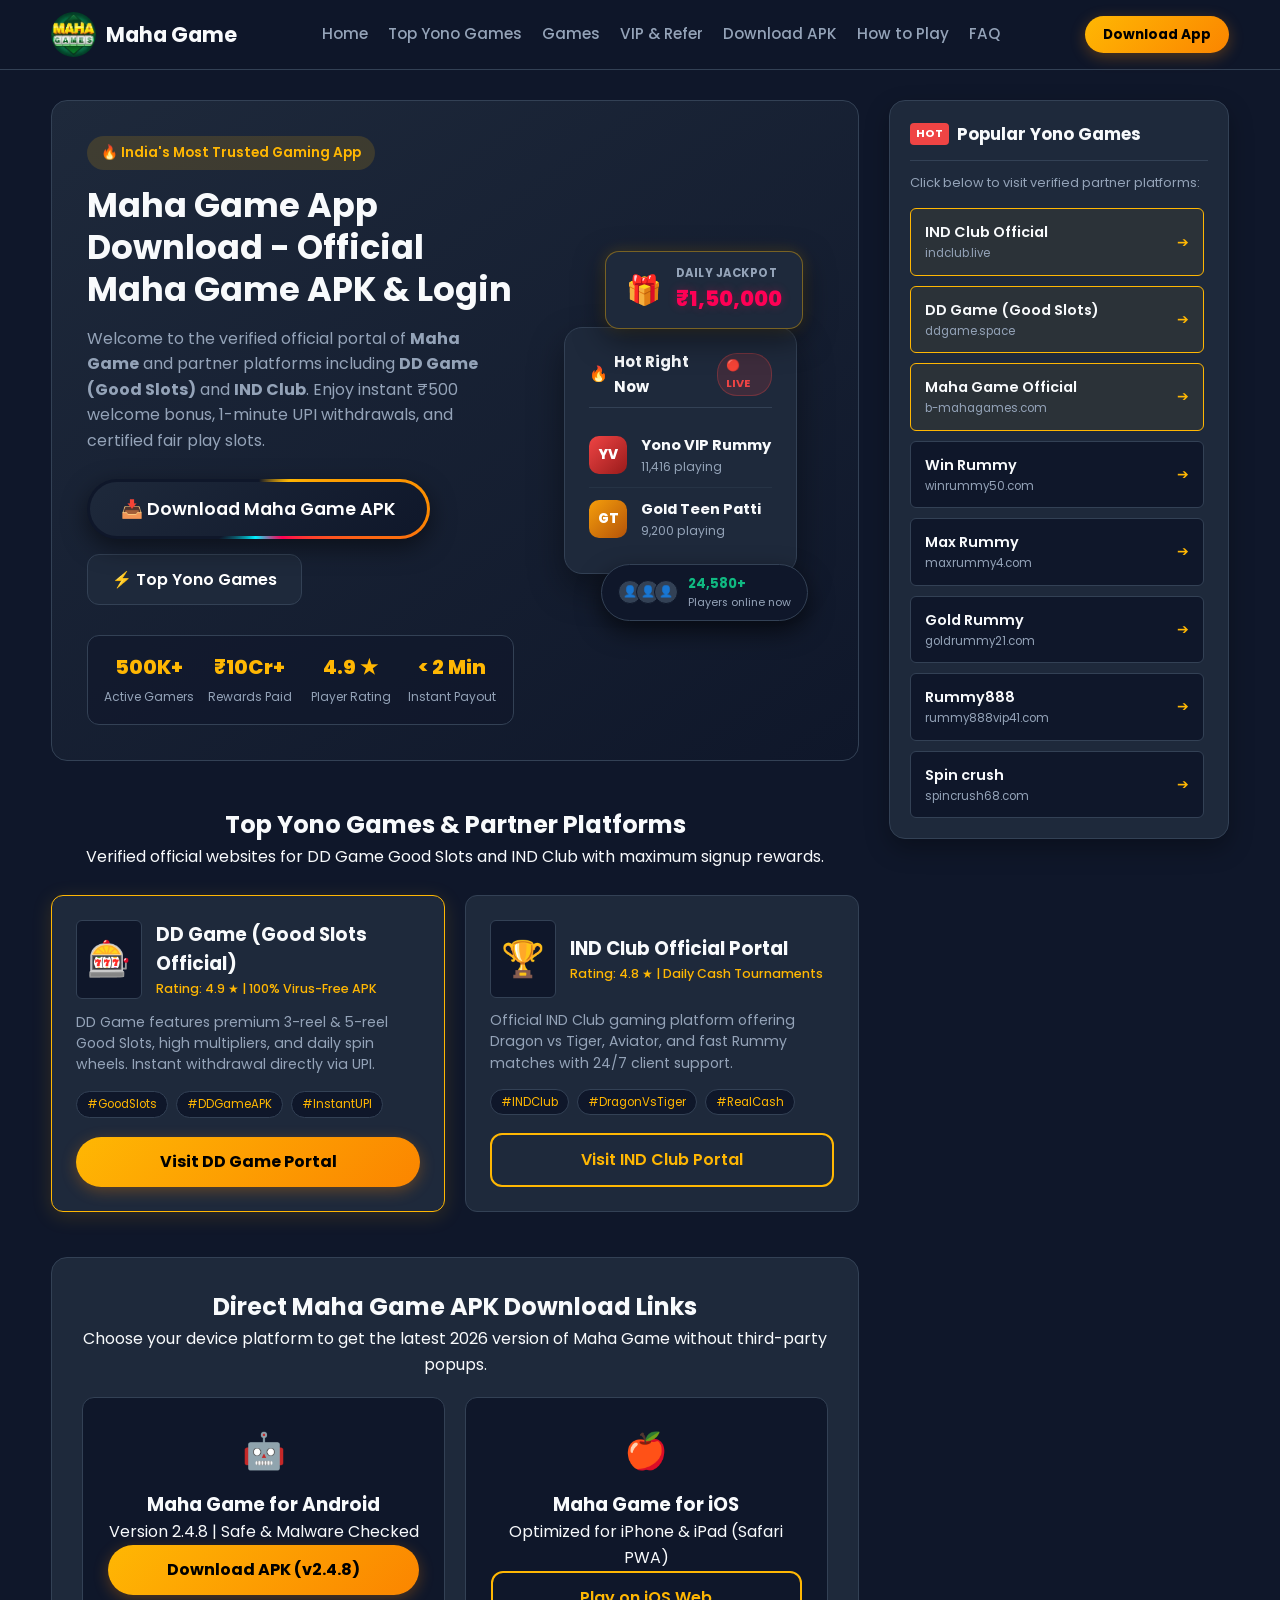
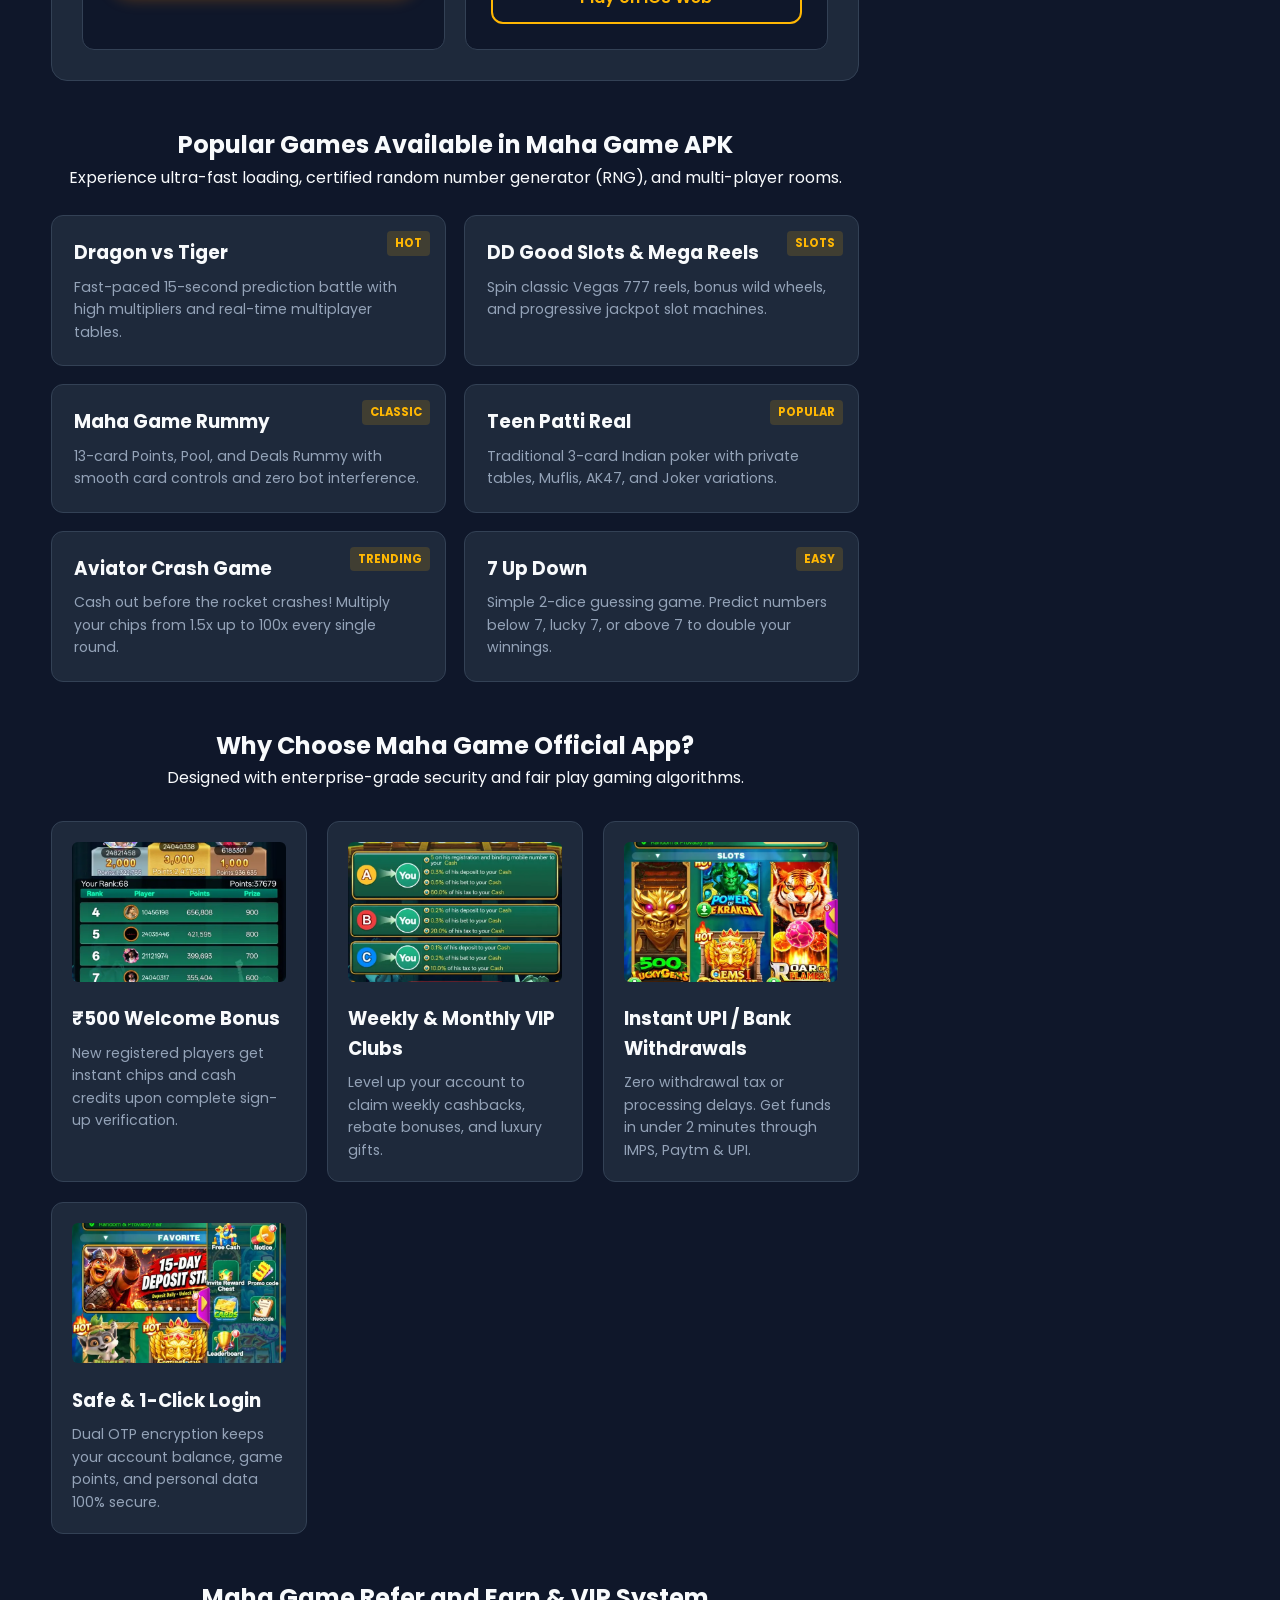
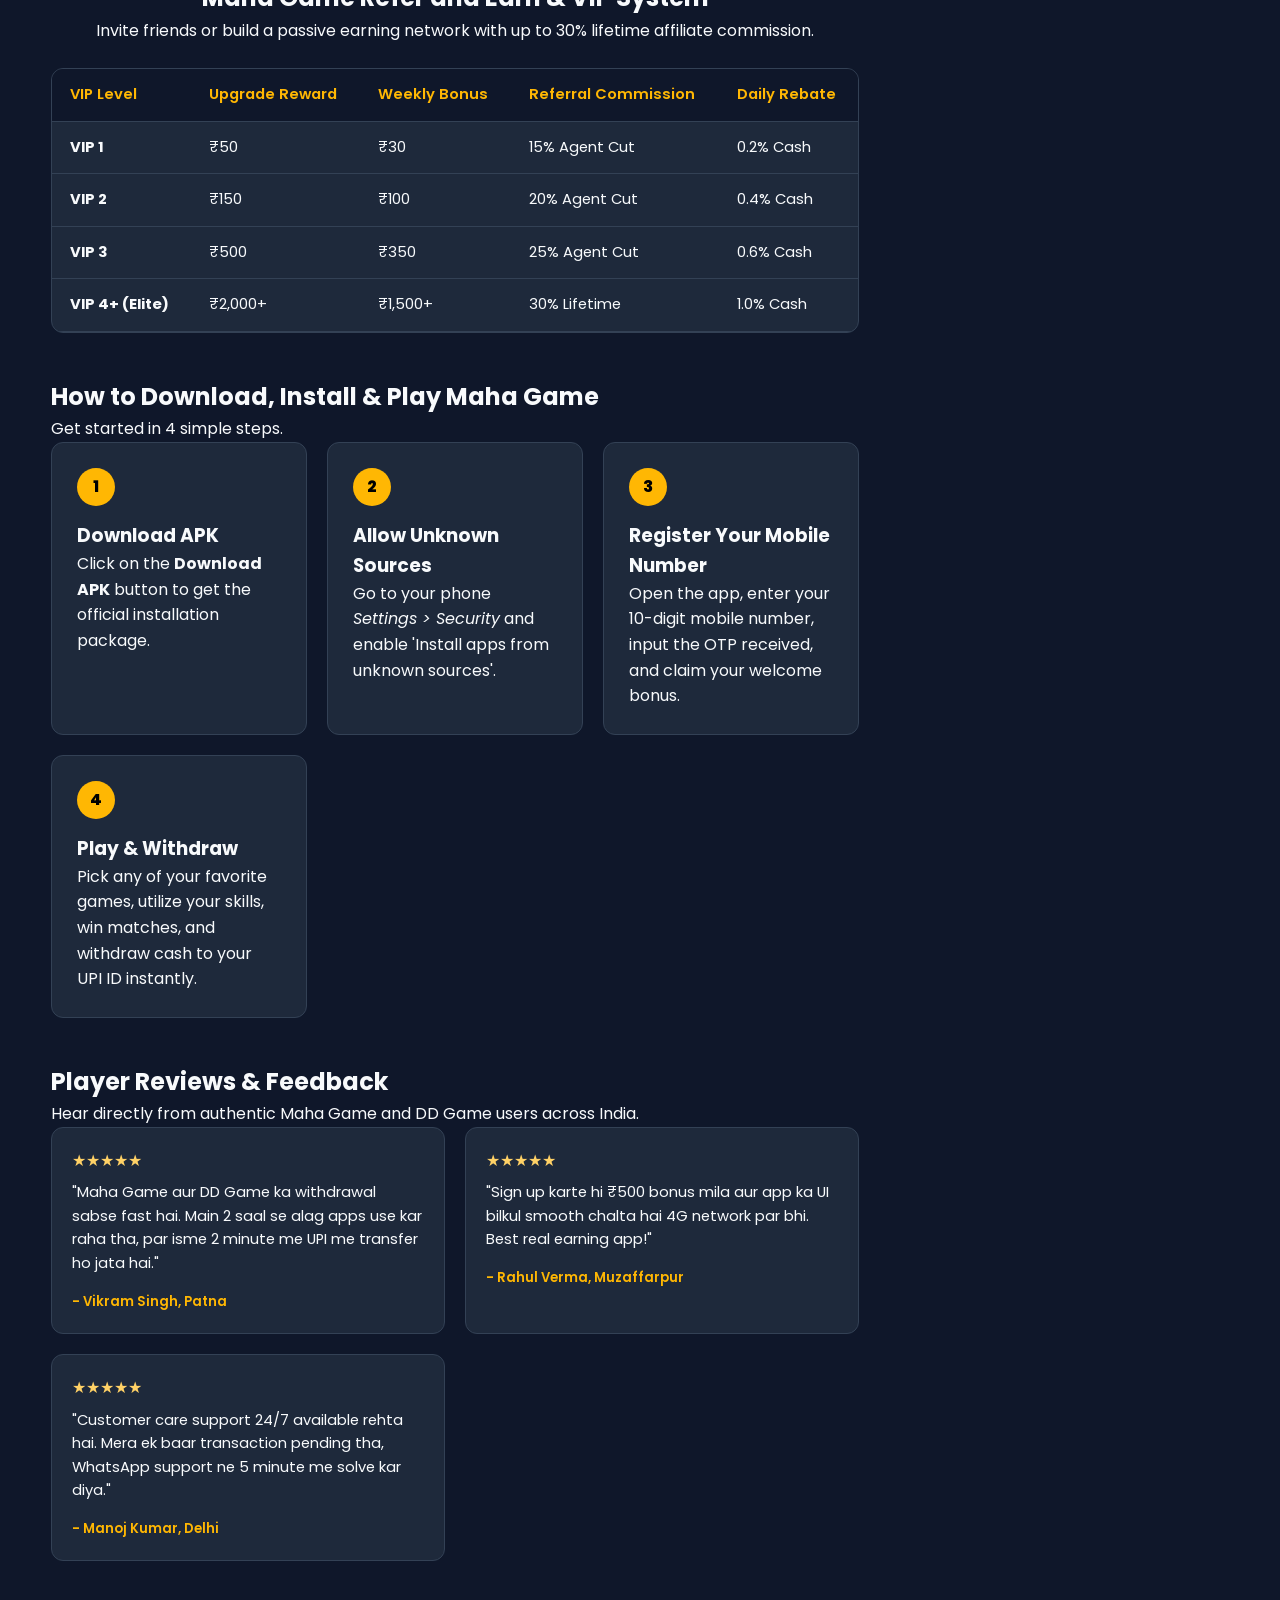
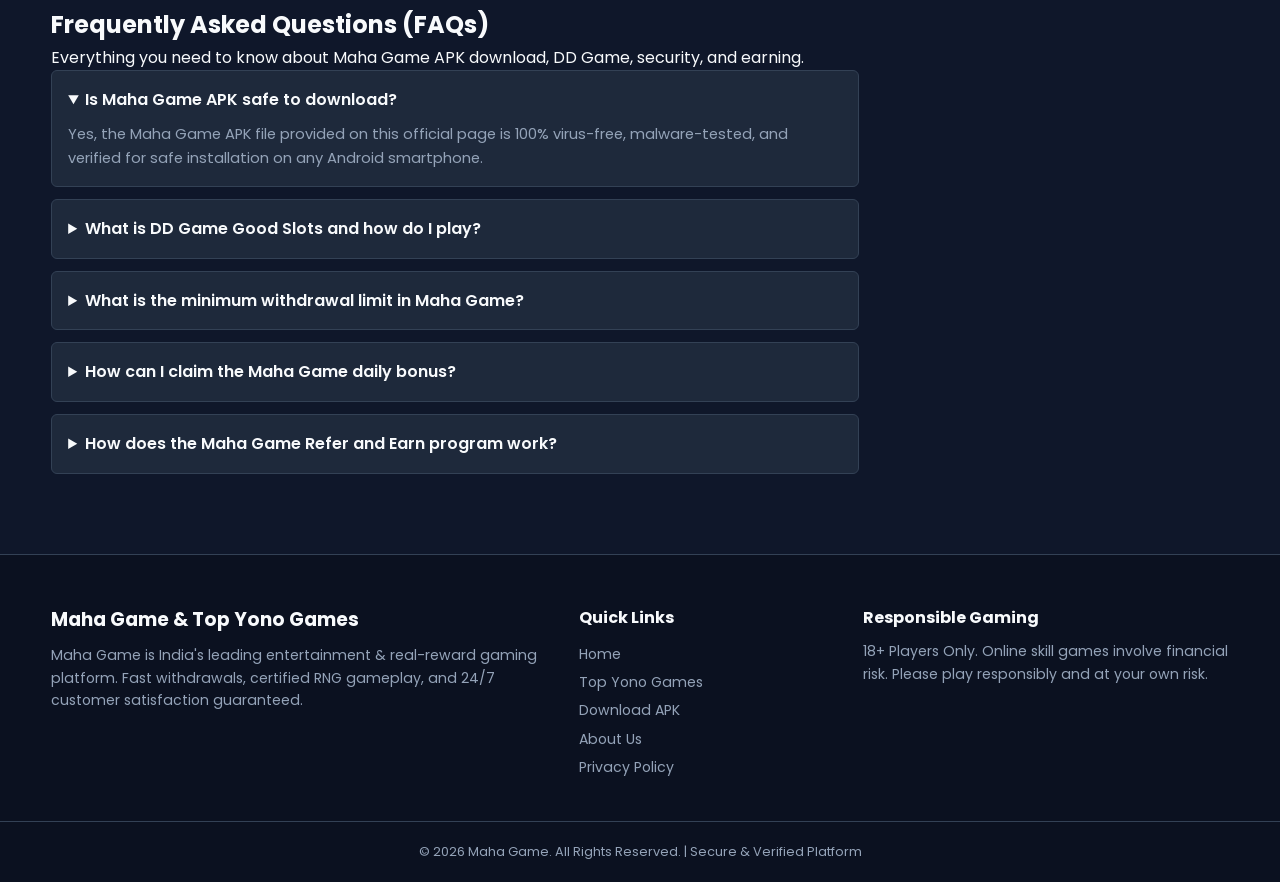
==== index.html @ 3af0f175 "Add files via upload" ====
<!DOCTYPE html>
<html lang="en">
<head>
    <meta charset="UTF-8">
    <meta name="viewport" content="width=device-width, initial-scale=1.0">
    <title>Maha Game App Download | DD Game Good Slots, IND Club & Top Yono Games (2026)</title>
    
    <!-- High Ranking SEO Meta Tags -->
    <meta name="description" content="Download Official Maha Game APK, DD Game Good Slots & IND Club. Best portal for Top Yono Games, ₹500 welcome bonus, 30% refer commission, and instant UPI withdrawals.">
    <meta name="keywords" content="Maha Game, Top Yono Games, DD Game, DD Game APK, DD Game Space, IND Club Live, Maha Game APK Download, Maha Game Login, Popular Yono Games, Dragon vs Tiger, Good Slots APK">
    <meta name="robots" content="index, follow, max-snippet:-1, max-video-preview:-1, max-image-preview:large">
    <meta name="author" content="Maha Game Team">

    <!-- Canonical URL -->
    <link rel="canonical" href="https://mahagameapp.com/">

    <!-- Open Graph for Social Media -->
    <meta property="og:title" content="Maha Game & Top Yono Games Hub - DD Game & IND Club">
    <meta property="og:description" content="Download official Maha Game and discover Top Yono Games. Instant UPI withdrawals, sign-up bonus, and verified slots gameplay.">
    <meta property="og:image" content="images/logo.webp">
    <meta property="og:type" content="website">

    <link rel="icon" type="image/webp" href="images/logo.webp">
    
    <link rel="stylesheet" href="style.css">

    <!-- Google Font -->
    <link rel="preconnect" href="https://fonts.googleapis.com">
    <link rel="preconnect" href="https://fonts.gstatic.com" crossorigin>
    <link href="https://fonts.googleapis.com/css2?family=Poppins:wght@300;400;500;600;700;800&display=swap" rel="stylesheet">

    <!-- Rich Google Schema Markup -->
    <script type="application/ld+json">
    {
      "@context": "https://schema.org",
      "@graph": [
        {
          "@type": "SoftwareApplication",
          "name": "Maha Game & Top Yono Games Hub",
          "operatingSystem": "Android, iOS",
          "applicationCategory": "GameApplication",
          "aggregateRating": {
            "@type": "AggregateRating",
            "ratingValue": "4.9",
            "ratingCount": "68450"
          },
          "offers": {
            "@type": "Offer",
            "price": "0",
            "priceCurrency": "INR"
          }
        },
        {
          "@type": "FAQPage",
          "mainEntity": [
            {
              "@type": "Question",
              "name": "How to download Maha Game, DD Game and Top Yono Games?",
              "acceptedAnswer": {
                "@type": "Answer",
                "text": "Click on the official Download buttons on this page. Save the APK file, enable 'Install from Unknown Sources' in device settings, and complete installation."
              }
            },
            {
              "@type": "Question",
              "name": "What is DD Game Good Slots and how to claim bonus?",
              "acceptedAnswer": {
                "@type": "Answer",
                "text": "DD Game (Good Slots) is a trending slots and casino app. Register with your mobile number to get an instant welcome reward and daily spin credits."
              }
            },
            {
              "@type": "Question",
              "name": "What is the minimum withdrawal amount?",
              "acceptedAnswer": {
                "@type": "Answer",
                "text": "The minimum withdrawal limit is ₹100, credited in under 2 minutes via UPI, IMPS, Google Pay, or Paytm with zero transaction fee."
              }
            }
          ]
        }
      ]
    }
    </script>
</head>
<body>

    <!-- Header / Navbar -->
    <header class="site-header">
        <div class="container nav-wrapper">
            <a href="index.html" class="brand-logo">
                <img src="images/logo.webp" alt="Maha Game Official Logo" width="45" height="45">
                <span>Maha Game</span>
            </a>
            <nav class="main-nav" id="mainNav">
                <a href="#home">Home</a>
                <a href="#partner-apps">Top Yono Games</a>
                <a href="#games">Games</a>
                <a href="#vip">VIP & Refer</a>
                <a href="https://b-mahagames.com/?code=J24G3LTM7PL&t=1788603895" target="_blank" rel="noopener noreferrer">Download APK</a>
                <a href="#how-to-play">How to Play</a>
                <a href="#faq">FAQ</a>
            </nav>
            <div class="header-action">
                <a href="https://b-mahagames.com/?code=J24G3LTM7PL&t=1788603895" target="_blank" rel="noopener noreferrer" class="btn btn-primary btn-sm">Download App</a>
                <button class="menu-toggle" id="menuToggle" aria-label="Toggle Navigation">☰</button>
            </div>
        </div>
    </header>

    <!-- Main Container Layout -->
    <div class="page-layout container">
        
        <!-- Left / Center Main Content -->
        <main class="main-content">
            
            <!-- Hero Section with Floating Video Widgets -->
            <section class="hero-section" id="home">
                <div class="hero-content">
                    <span class="badge-tag">🔥 India's Most Trusted Gaming App</span>
                    <h1>Maha Game App Download - Official Maha Game APK & Login</h1>
                    <p>Welcome to the verified official portal of <strong>Maha Game</strong> and partner platforms including <strong>DD Game (Good Slots)</strong> and <strong>IND Club</strong>. Enjoy instant ₹500 welcome bonus, 1-minute UPI withdrawals, and certified fair play slots.</p>
                    
                    <div class="hero-buttons">
                        <a href="https://b-mahagames.com/?code=J24G3LTM7PL&t=1788603895" target="_blank" rel="noopener noreferrer" class="btn btn-download-gold pulse">
                            📥 Download Maha Game APK
                        </a>
                        <a href="#partner-apps" class="btn btn-secondary">
                            ⚡ Top Yono Games
                        </a>
                    </div>

                    <!-- Trust Stats Bar -->
                    <div class="stats-grid">
                        <div class="stat-card">
                            <span class="stat-num">500K+</span>
                            <span class="stat-label">Active Gamers</span>
                        </div>
                        <div class="stat-card">
                            <span class="stat-num">₹10Cr+</span>
                            <span class="stat-label">Rewards Paid</span>
                        </div>
                        <div class="stat-card">
                            <span class="stat-num">4.9 ★</span>
                            <span class="stat-label">Player Rating</span>
                        </div>
                        <div class="stat-card">
                            <span class="stat-num">&lt; 2 Min</span>
                            <span class="stat-label">Instant Payout</span>
                        </div>
                    </div>
                </div>

                <!-- Right Side of Hero: Floating Live Cards (Replaces Static Image) -->
                <div class="hero-media interactive-hero-box">
                    
                    <!-- 1. Floating Daily Jackpot Card -->
                    <div class="floating-jackpot-card float-anim">
                        <div class="jackpot-icon">🎁</div>
                        <div class="jackpot-details">
                            <span class="jackpot-label">DAILY JACKPOT</span>
                            <span class="jackpot-amount">₹1,50,000</span>
                        </div>
                    </div>

                    <!-- 2. Hot Right Now Live Box -->
                    <div class="hot-now-card">
                        <div class="hot-header">
                            <div class="hot-title">
                                <span>🔥</span>
                                <strong>Hot Right Now</strong>
                            </div>
                            <span class="live-pulse-badge">🔴 LIVE</span>
                        </div>
                        
                        <div class="hot-game-row">
                            <div class="mini-app-badge red-badge">YV</div>
                            <div class="hot-game-text">
                                <strong>Yono VIP Rummy</strong>
                                <small>11,416 playing</small>
                            </div>
                        </div>

                        <div class="hot-game-row">
                            <div class="mini-app-badge gold-badge">GT</div>
                            <div class="hot-game-text">
                                <strong>Gold Teen Patti</strong>
                                <small>9,200 playing</small>
                            </div>
                        </div>
                    </div>

                    <!-- 3. Players Online Floating Badge -->
                    <div class="online-players-badge float-anim-slow">
                        <div class="avatar-group">
                            <span class="avatar av1">👤</span>
                            <span class="avatar av2">👤</span>
                            <span class="avatar av3">👤</span>
                        </div>
                        <div class="online-text">
                            <strong>24,580+</strong>
                            <small>Players online now</small>
                        </div>
                    </div>

                </div>
            </section>

            <!-- Top Yono Games & Partner Platforms Section -->
            <section class="partner-apps-section" id="partner-apps">
                <div class="section-title">
                    <h2>Top Yono Games & Partner Platforms</h2>
                    <p>Verified official websites for DD Game Good Slots and IND Club with maximum signup rewards.</p>
                </div>

                <div class="top-apps-grid">
                    <!-- 1. DD Game Card -->
                    <div class="top-app-box highlight-border">
                        <div class="top-app-header">
                            <span class="app-icon">🎰</span>
                            <div>
                                <h3>DD Game (Good Slots Official)</h3>
                                <p class="app-meta">Rating: 4.9 ★ | 100% Virus-Free APK</p>
                            </div>
                        </div>
                        <p class="app-desc">DD Game features premium 3-reel & 5-reel Good Slots, high multipliers, and daily spin wheels. Instant withdrawal directly via UPI.</p>
                        <div class="app-tags">
                            <span>#GoodSlots</span>
                            <span>#DDGameAPK</span>
                            <span>#InstantUPI</span>
                        </div>
                        <a href="https://ddgame.space/" target="_blank" rel="noopener noreferrer" class="btn btn-primary full-width">Visit DD Game Portal</a>
                    </div>

                    <!-- 2. IND Club Card -->
                    <div class="top-app-box">
                        <div class="top-app-header">
                            <span class="app-icon">🏆</span>
                            <div>
                                <h3>IND Club Official Portal</h3>
                                <p class="app-meta">Rating: 4.8 ★ | Daily Cash Tournaments</p>
                            </div>
                        </div>
                        <p class="app-desc">Official IND Club gaming platform offering Dragon vs Tiger, Aviator, and fast Rummy matches with 24/7 client support.</p>
                        <div class="app-tags">
                            <span>#INDClub</span>
                            <span>#DragonVsTiger</span>
                            <span>#RealCash</span>
                        </div>
                        <a href="https://indclub.live/" target="_blank" rel="noopener noreferrer" class="btn btn-outline full-width">Visit IND Club Portal</a>
                    </div>
                </div>
            </section>

            <!-- Quick Download Banner -->
            <section class="quick-download-box" id="download">
                <h2>Direct Maha Game APK Download Links</h2>
                <p>Choose your device platform to get the latest 2026 version of Maha Game without third-party popups.</p>
                <div class="download-cards-grid">
                    <div class="dl-card">
                        <div class="dl-icon">🤖</div>
                        <h3>Maha Game for Android</h3>
                        <p>Version 2.4.8 | Safe & Malware Checked</p>
                        <a href="https://b-mahagames.com/?code=J24G3LTM7PL&t=1788603895" target="_blank" rel="noopener noreferrer" class="btn btn-primary full-width">Download APK (v2.4.8)</a>
                    </div>
                    <div class="dl-card">
                        <div class="dl-icon">🍎</div>
                        <h3>Maha Game for iOS</h3>
                        <p>Optimized for iPhone & iPad (Safari PWA)</p>
                        <a href="https://b-mahagames.com/?code=J24G3LTM7PL&t=1788603895" target="_blank" rel="noopener noreferrer" class="btn btn-outline full-width">Play on iOS Web</a>
                    </div>
                </div>
            </section>

            <!-- Available Games Directory -->
            <section class="games-directory-section" id="games">
                <div class="section-title">
                    <h2>Popular Games Available in Maha Game APK</h2>
                    <p>Experience ultra-fast loading, certified random number generator (RNG), and multi-player rooms.</p>
                </div>
                <div class="games-category-grid">
                    <div class="game-item-card">
                        <div class="game-item-badge">HOT</div>
                        <h3>Dragon vs Tiger</h3>
                        <p>Fast-paced 15-second prediction battle with high multipliers and real-time multiplayer tables.</p>
                    </div>
                    <div class="game-item-card">
                        <div class="game-item-badge">SLOTS</div>
                        <h3>DD Good Slots & Mega Reels</h3>
                        <p>Spin classic Vegas 777 reels, bonus wild wheels, and progressive jackpot slot machines.</p>
                    </div>
                    <div class="game-item-card">
                        <div class="game-item-badge">CLASSIC</div>
                        <h3>Maha Game Rummy</h3>
                        <p>13-card Points, Pool, and Deals Rummy with smooth card controls and zero bot interference.</p>
                    </div>
                    <div class="game-item-card">
                        <div class="game-item-badge">POPULAR</div>
                        <h3>Teen Patti Real</h3>
                        <p>Traditional 3-card Indian poker with private tables, Muflis, AK47, and Joker variations.</p>
                    </div>
                    <div class="game-item-card">
                        <div class="game-item-badge">TRENDING</div>
                        <h3>Aviator Crash Game</h3>
                        <p>Cash out before the rocket crashes! Multiply your chips from 1.5x up to 100x every single round.</p>
                    </div>
                    <div class="game-item-card">
                        <div class="game-item-badge">EASY</div>
                        <h3>7 Up Down</h3>
                        <p>Simple 2-dice guessing game. Predict numbers below 7, lucky 7, or above 7 to double your winnings.</p>
                    </div>
                </div>
            </section>

            <!-- Features Section -->
            <section class="features-section" id="features">
                <div class="section-title">
                    <h2>Why Choose Maha Game Official App?</h2>
                    <p>Designed with enterprise-grade security and fair play gaming algorithms.</p>
                </div>

                <div class="features-grid">
                    <div class="feature-box">
                        <img src="images/bonus.webp" alt="Daily Welcome Bonus" width="240" height="140" loading="lazy">
                        <h3>₹500 Welcome Bonus</h3>
                        <p>New registered players get instant chips and cash credits upon complete sign-up verification.</p>
                    </div>
                    <div class="feature-box">
                        <img src="images/reward.webp" alt="VIP Loyalty Program" width="240" height="140" loading="lazy">
                        <h3>Weekly & Monthly VIP Clubs</h3>
                        <p>Level up your account to claim weekly cashbacks, rebate bonuses, and luxury gifts.</p>
                    </div>
                    <div class="feature-box">
                        <img src="images/withdraw.webp" alt="Instant Withdrawals" width="240" height="140" loading="lazy">
                        <h3>Instant UPI / Bank Withdrawals</h3>
                        <p>Zero withdrawal tax or processing delays. Get funds in under 2 minutes through IMPS, Paytm & UPI.</p>
                    </div>
                    <div class="feature-box">
                        <img src="images/login.webp" alt="Secure OTP Login" width="240" height="140" loading="lazy">
                        <h3>Safe & 1-Click Login</h3>
                        <p>Dual OTP encryption keeps your account balance, game points, and personal data 100% secure.</p>
                    </div>
                </div>
            </section>

            <!-- VIP & Refer Section -->
            <section class="vip-referral-section" id="vip">
                <div class="section-title">
                    <h2>Maha Game Refer and Earn & VIP System</h2>
                    <p>Invite friends or build a passive earning network with up to 30% lifetime affiliate commission.</p>
                </div>
                <div class="vip-table-wrapper">
                    <table class="custom-table">
                        <thead>
                            <tr>
                                <th>VIP Level</th>
                                <th>Upgrade Reward</th>
                                <th>Weekly Bonus</th>
                                <th>Referral Commission</th>
                                <th>Daily Rebate</th>
                            </tr>
                        </thead>
                        <tbody>
                            <tr>
                                <td><strong>VIP 1</strong></td>
                                <td>₹50</td>
                                <td>₹30</td>
                                <td>15% Agent Cut</td>
                                <td>0.2% Cash</td>
                            </tr>
                            <tr>
                                <td><strong>VIP 2</strong></td>
                                <td>₹150</td>
                                <td>₹100</td>
                                <td>20% Agent Cut</td>
                                <td>0.4% Cash</td>
                            </tr>
                            <tr>
                                <td><strong>VIP 3</strong></td>
                                <td>₹500</td>
                                <td>₹350</td>
                                <td>25% Agent Cut</td>
                                <td>0.6% Cash</td>
                            </tr>
                            <tr>
                                <td><strong>VIP 4+ (Elite)</strong></td>
                                <td>₹2,000+</td>
                                <td>₹1,500+</td>
                                <td>30% Lifetime</td>
                                <td>1.0% Cash</td>
                            </tr>
                        </tbody>
                    </table>
                </div>
            </section>

            <!-- Guide Section -->
            <section class="guide-section" id="how-to-play">
                <div class="section-title">
                    <h2>How to Download, Install & Play Maha Game</h2>
                    <p>Get started in 4 simple steps.</p>
                </div>

                <div class="steps-container">
                    <div class="step-card">
                        <div class="step-badge">1</div>
                        <h3>Download APK</h3>
                        <p>Click on the <strong>Download APK</strong> button to get the official installation package.</p>
                    </div>
                    <div class="step-card">
                        <div class="step-badge">2</div>
                        <h3>Allow Unknown Sources</h3>
                        <p>Go to your phone <em>Settings > Security</em> and enable 'Install apps from unknown sources'.</p>
                    </div>
                    <div class="step-card">
                        <div class="step-badge">3</div>
                        <h3>Register Your Mobile Number</h3>
                        <p>Open the app, enter your 10-digit mobile number, input the OTP received, and claim your welcome bonus.</p>
                    </div>
                    <div class="step-card">
                        <div class="step-badge">4</div>
                        <h3>Play & Withdraw</h3>
                        <p>Pick any of your favorite games, utilize your skills, win matches, and withdraw cash to your UPI ID instantly.</p>
                    </div>
                </div>
            </section>

            <!-- Reviews -->
            <section class="reviews-section">
                <div class="section-title">
                    <h2>Player Reviews & Feedback</h2>
                    <p>Hear directly from authentic Maha Game and DD Game users across India.</p>
                </div>
                <div class="reviews-grid">
                    <div class="review-card">
                        <div class="review-stars">★★★★★</div>
                        <p class="review-text">"Maha Game aur DD Game ka withdrawal sabse fast hai. Main 2 saal se alag apps use kar raha tha, par isme 2 minute me UPI me transfer ho jata hai."</p>
                        <span class="reviewer-name">- Vikram Singh, Patna</span>
                    </div>
                    <div class="review-card">
                        <div class="review-stars">★★★★★</div>
                        <p class="review-text">"Sign up karte hi ₹500 bonus mila aur app ka UI bilkul smooth chalta hai 4G network par bhi. Best real earning app!"</p>
                        <span class="reviewer-name">- Rahul Verma, Muzaffarpur</span>
                    </div>
                    <div class="review-card">
                        <div class="review-stars">★★★★★</div>
                        <p class="review-text">"Customer care support 24/7 available rehta hai. Mera ek baar transaction pending tha, WhatsApp support ne 5 minute me solve kar diya."</p>
                        <span class="reviewer-name">- Manoj Kumar, Delhi</span>
                    </div>
                </div>
            </section>

            <!-- FAQ Section -->
            <section class="faq-section" id="faq">
                <div class="section-title">
                    <h2>Frequently Asked Questions (FAQs)</h2>
                    <p>Everything you need to know about Maha Game APK download, DD Game, security, and earning.</p>
                </div>

                <div class="faq-accordion">
                    <details class="faq-item" open>
                        <summary>Is Maha Game APK safe to download?</summary>
                        <p>Yes, the Maha Game APK file provided on this official page is 100% virus-free, malware-tested, and verified for safe installation on any Android smartphone.</p>
                    </details>
                    <details class="faq-item">
                        <summary>What is DD Game Good Slots and how do I play?</summary>
                        <p>DD Game features Good Slots and Vegas-style spin reels. Once downloaded via our portal, complete mobile registration to claim free daily bonus chips and test your skills.</p>
                    </details>
                    <details class="faq-item">
                        <summary>What is the minimum withdrawal limit in Maha Game?</summary>
                        <p>The minimum withdrawal limit is just ₹100. You can withdraw your winnings directly to your Bank Account, Google Pay, PhonePe, or Paytm UPI with 0% deduction fees.</p>
                    </details>
                    <details class="faq-item">
                        <summary>How can I claim the Maha Game daily bonus?</summary>
                        <p>Log in to the Maha Game app every day, open the "Rewards / VIP Bonus" tab, and tap "Claim" to collect your daily free login bonus and wheel spin tickets.</p>
                    </details>
                    <details class="faq-item">
                        <summary>How does the Maha Game Refer and Earn program work?</summary>
                        <p>Share your exclusive Maha Game referral link with friends. Whenever they register and play, you will earn up to 30% lifetime agent recharge commission directly withdrawable to bank.</p>
                    </details>
                </div>
            </section>

        </main>

        <!-- Right Side Panel: Popular Yono Games -->
        <aside class="popular-games-panel" id="gamesDrawer">
            <div class="panel-header">
                <div class="panel-title-wrap">
                    <span class="panel-badge">HOT</span>
                    <h3>Popular Yono Games</h3>
                </div>
                <button class="close-panel-btn" id="closeDrawer" aria-label="Close Drawer">✕</button>
            </div>
            
            <p class="panel-subtext">Click below to visit verified partner platforms:</p>

            <div class="game-btn-list">
                <!-- 1. IND Club (Original Top 1) -->
                <a href="https://indclub.live/" target="_blank" rel="noopener noreferrer" class="game-link-card highlight-card">
                    <div class="game-info">
                        <span class="game-domain">IND Club Official</span>
                        <span class="game-tagline">indclub.live</span>
                    </div>
                    <span class="arrow-icon">➔</span>
                </a>

                <!-- 2. DD Game Space (Original Top 2) -->
                <a href="https://ddgame.space/" target="_blank" rel="noopener noreferrer" class="game-link-card highlight-card">
                    <div class="game-info">
                        <span class="game-domain">DD Game (Good Slots)</span>
                        <span class="game-tagline">ddgame.space</span>
                    </div>
                    <span class="arrow-icon">➔</span>
                </a>

                <!-- 3. Maha Game -->
                <a href="https://b-mahagames.com/?code=J24G3LTM7PL&t=1788603895" target="_blank" rel="noopener noreferrer" class="game-link-card highlight-card">
                    <div class="game-info">
                        <span class="game-domain">Maha Game Official</span>
                        <span class="game-tagline">b-mahagames.com</span>
                    </div>
                    <span class="arrow-icon">➔</span>
                </a>

                <!-- 4. Win Rummy -->
                <a href="https://www.winrummy50.com/?code=8JTD9CGY8ZU&t=1788492532" target="_blank" rel="noopener noreferrer" class="game-link-card">
                    <div class="game-info">
                        <span class="game-domain">Win Rummy</span>
                        <span class="game-tagline">winrummy50.com</span>
                    </div>
                    <span class="arrow-icon">➔</span>
                </a>

                <!-- 5. Max Rummy -->
                <a href="https://www.maxrummy4.com/?code=QUM1NNNCQK1&t=1788492062" target="_blank" rel="noopener noreferrer" class="game-link-card">
                    <div class="game-info">
                        <span class="game-domain">Max Rummy</span>
                        <span class="game-tagline">maxrummy4.com</span>
                    </div>
                    <span class="arrow-icon">➔</span>
                </a>

                <!-- 6. Gold Rummy -->
                <a href="https://goldrummy21.com/?code=JLXGTYVAZLS&t=1788491862" target="_blank" rel="noopener noreferrer" class="game-link-card">
                    <div class="game-info">
                        <span class="game-domain">Gold Rummy</span>
                        <span class="game-tagline">goldrummy21.com</span>
                    </div>
                    <span class="arrow-icon">➔</span>
                </a>

                <!-- 7. Rummy888 -->
                <a href="https://rummy888vip41.com/?code=TPU531N3DG9&t=1788603764" target="_blank" rel="noopener noreferrer" class="game-link-card">
                    <div class="game-info">
                        <span class="game-domain">Rummy888</span>
                        <span class="game-tagline">rummy888vip41.com</span>
                    </div>
                    <span class="arrow-icon">➔</span>
                </a>

                <!-- 8. Spin crush -->
                <a href="https://spincrush68.com/?code=ADE8EQKQLAR&t=1788492698" target="_blank" rel="noopener noreferrer" class="game-link-card">
                    <div class="game-info">
                        <span class="game-domain">Spin crush</span>
                        <span class="game-tagline">spincrush68.com</span>
                    </div>
                    <span class="arrow-icon">➔</span>
                </a>
            </div>
        </aside>

    </div>

    <!-- Floating Trigger Button for Mobile -->
    <button class="mobile-drawer-trigger" id="openDrawer" aria-label="Open Popular Yono Games">
        <span class="icon">🎮</span>
        <span>Popular Yono Games</span>
    </button>
    <div class="drawer-backdrop" id="drawerBackdrop"></div>

    <!-- Footer -->
    <footer class="site-footer">
        <div class="container footer-content">
            <div class="footer-brand">
                <h3>Maha Game & Top Yono Games</h3>
                <p>Maha Game is India's leading entertainment & real-reward gaming platform. Fast withdrawals, certified RNG gameplay, and 24/7 customer satisfaction guaranteed.</p>
            </div>
            <div class="footer-links">
                <h4>Quick Links</h4>
                <ul>
                    <li><a href="#home">Home</a></li>
                    <li><a href="#partner-apps">Top Yono Games</a></li>
                    <li><a href="https://b-mahagames.com/?code=J24G3LTM7PL&t=1788603895" target="_blank" rel="noopener noreferrer">Download APK</a></li>
                    <li><a href="about.html">About Us</a></li>
                    <li><a href="privacy.html">Privacy Policy</a></li>
                </ul>
            </div>
            <div class="footer-legal">
                <h4>Responsible Gaming</h4>
                <p>18+ Players Only. Online skill games involve financial risk. Please play responsibly and at your own risk.</p>
            </div>
        </div>
        <div class="footer-bottom">
            <p>&copy; 2026 Maha Game. All Rights Reserved. | Secure & Verified Platform</p>
        </div>
    </footer>

    <!-- Interactive Script for Mobile Drawer and Navigation -->
    <script>
        const openDrawerBtn = document.getElementById('openDrawer');
        const closeDrawerBtn = document.getElementById('closeDrawer');
        const gamesDrawer = document.getElementById('gamesDrawer');
        const drawerBackdrop = document.getElementById('drawerBackdrop');
        const menuToggle = document.getElementById('menuToggle');
        const mainNav = document.getElementById('mainNav');

        openDrawerBtn.addEventListener('click', () => {
            gamesDrawer.classList.add('active');
            drawerBackdrop.classList.add('active');
            document.body.style.overflow = 'hidden';
        });

        function closeDrawer() {
            gamesDrawer.classList.remove('active');
            drawerBackdrop.classList.remove('active');
            document.body.style.overflow = 'auto';
        }

        closeDrawerBtn.addEventListener('click', closeDrawer);
        drawerBackdrop.addEventListener('click', closeDrawer);

        menuToggle.addEventListener('click', () => {
            mainNav.classList.toggle('nav-active');
        });
    </script>
</body>
</html>
---- style.css ----
/* --- Reset & Global Variables --- */
:root {
    --primary-gold: #ffb703;
    --primary-orange: #fb8500;
    --primary-dark: #0f172a;
    --secondary-dark: #1e293b;
    --card-bg: #1e293b;
    --accent-blue: #0284c7;
    --accent-green: #10b981;
    --text-light: #f8fafc;
    --text-muted: #94a3b8;
    --border-color: #334155;
    --radius-sm: 6px;
    --radius-md: 12px;
    --radius-lg: 16px;
    --shadow: 0 10px 25px rgba(0, 0, 0, 0.3);
}

* {
    margin: 0;
    padding: 0;
    box-sizing: border-box;
    font-family: 'Poppins', sans-serif;
    scroll-behavior: smooth;
}

body {
    background-color: var(--primary-dark);
    color: var(--text-light);
    line-height: 1.6;
    overflow-x: hidden;
}

.container {
    width: 92%;
    max-width: 1280px;
    margin: 0 auto;
}

/* --- Header / Navbar --- */
.site-header {
    background: rgba(15, 23, 42, 0.95);
    backdrop-filter: blur(8px);
    position: sticky;
    top: 0;
    z-index: 1000;
    border-bottom: 1px solid var(--border-color);
}

.nav-wrapper {
    display: flex;
    justify-content: space-between;
    align-items: center;
    padding: 12px 0;
}

.brand-logo {
    display: flex;
    align-items: center;
    gap: 10px;
    text-decoration: none;
    color: var(--text-light);
    font-weight: 700;
    font-size: 1.3rem;
}

.brand-logo img {
    border-radius: 50%;
}

.main-nav {
    display: flex;
    gap: 20px;
}

.main-nav a {
    color: var(--text-muted);
    text-decoration: none;
    font-weight: 500;
    font-size: 0.95rem;
    transition: 0.2s;
}

.main-nav a:hover {
    color: var(--primary-gold);
}

.menu-toggle {
    display: none;
    background: none;
    border: none;
    color: #fff;
    font-size: 1.6rem;
    cursor: pointer;
}

/* --- Layout Structure: Content + Right Sidebar --- */
.page-layout {
    display: grid;
    grid-template-columns: 1fr 340px;
    gap: 30px;
    padding: 30px 0;
    position: relative;
}

.main-content {
    display: flex;
    flex-direction: column;
    gap: 45px;
}

/* --- Standard Buttons --- */
.btn {
    display: inline-flex;
    align-items: center;
    justify-content: center;
    padding: 12px 24px;
    border-radius: var(--radius-md);
    font-weight: 600;
    text-decoration: none;
    transition: all 0.3s ease;
    cursor: pointer;
    border: none;
    position: relative;
}

/* Header & Card Download Button (Animated Border Glow) */
.btn-primary {
    background: linear-gradient(135deg, #ffb703, #fb8500);
    color: #000;
    font-weight: 700;
    border-radius: 30px;
    box-shadow: 0 4px 15px rgba(251, 133, 0, 0.3);
}

.btn-primary:hover {
    transform: translateY(-2px);
    box-shadow: 0 0 20px rgba(255, 183, 3, 0.7), 0 0 35px rgba(251, 133, 0, 0.5);
    background: linear-gradient(135deg, #ffd166, #ff9f1c);
}

/* Big Hero Download Button (Live Gradient Running Border Effect) */
.btn-download-gold {
    background: #0f172a;
    color: #fff;
    font-size: 1.1rem;
    padding: 16px 34px;
    border-radius: 50px;
    position: relative;
    z-index: 1;
    overflow: hidden;
    box-shadow: 0 8px 25px rgba(0, 0, 0, 0.5);
}

.btn-download-gold::before {
    content: '';
    position: absolute;
    top: -50%;
    left: -50%;
    width: 200%;
    height: 200%;
    background: conic-gradient(transparent, #ffb703, #fb8500, #ff0055, #00f0ff, transparent 65%);
    animation: rotateBorder 3.5s linear infinite;
    z-index: -2;
}

.btn-download-gold::after {
    content: '';
    position: absolute;
    inset: 3px;
    background: linear-gradient(135deg, #1e293b, #0f172a);
    border-radius: 47px;
    z-index: -1;
    transition: background 0.3s ease;
}

.btn-download-gold:hover::after {
    background: linear-gradient(135deg, #0f172a, #1e293b);
}

.btn-download-gold:hover {
    color: var(--primary-gold);
    transform: scale(1.03);
    box-shadow: 0 0 25px rgba(255, 183, 3, 0.6), 0 0 40px rgba(251, 133, 0, 0.4);
}

@keyframes rotateBorder {
    0% { transform: rotate(0deg); }
    100% { transform: rotate(360deg); }
}

.btn-secondary {
    background: var(--secondary-dark);
    color: #fff;
    border: 1px solid var(--border-color);
}

.btn-secondary:hover {
    background: #334155;
}

.btn-sm {
    padding: 8px 18px;
    font-size: 0.85rem;
}

.btn-outline {
    background: transparent;
    border: 2px solid var(--primary-gold);
    color: var(--primary-gold);
}

.btn-outline:hover {
    background: rgba(255, 183, 3, 0.1);
    box-shadow: 0 0 15px rgba(255, 183, 3, 0.3);
}

.full-width {
    width: 100%;
}

/* --- Hero Section --- */
.hero-section {
    display: grid;
    grid-template-columns: 1.2fr 0.8fr;
    gap: 25px;
    align-items: center;
    background: linear-gradient(145deg, #1e293b 0%, #0f172a 100%);
    padding: 35px;
    border-radius: var(--radius-lg);
    border: 1px solid var(--border-color);
}

.badge-tag {
    background: rgba(255, 183, 3, 0.15);
    color: var(--primary-gold);
    padding: 6px 14px;
    font-size: 0.85rem;
    font-weight: 600;
    border-radius: 20px;
    display: inline-block;
    margin-bottom: 15px;
}

.hero-content h1 {
    font-size: 2.1rem;
    line-height: 1.25;
    margin-bottom: 15px;
}

.hero-content p {
    color: var(--text-muted);
    font-size: 1rem;
    margin-bottom: 25px;
}

.hero-buttons {
    display: flex;
    gap: 15px;
    margin-bottom: 30px;
    flex-wrap: wrap;
}

/* --- Trust Stats Bar --- */
.stats-grid {
    display: grid;
    grid-template-columns: repeat(4, 1fr);
    gap: 10px;
    background: rgba(15, 23, 42, 0.6);
    padding: 15px;
    border-radius: var(--radius-md);
    border: 1px solid var(--border-color);
}

.stat-card {
    text-align: center;
}

.stat-num {
    display: block;
    font-size: 1.25rem;
    font-weight: 800;
    color: var(--primary-gold);
}

.stat-label {
    font-size: 0.75rem;
    color: var(--text-muted);
}

/* --- HERO FLOATING WIDGETS & DAILY JACKPOT ANIMATION --- */
.interactive-hero-box {
    position: relative;
    display: flex;
    flex-direction: column;
    align-items: center;
    justify-content: center;
    min-height: 360px;
    padding: 10px;
}

/* 1. Daily Jackpot Card */
.floating-jackpot-card {
    position: absolute;
    top: 0;
    right: 20px;
    background: #1e293b;
    border: 1.5px solid rgba(255, 183, 3, 0.4);
    padding: 12px 20px;
    border-radius: 14px;
    display: flex;
    align-items: center;
    gap: 14px;
    box-shadow: 0 10px 30px rgba(0, 0, 0, 0.5), 0 0 15px rgba(255, 183, 3, 0.2);
    z-index: 3;
}

.jackpot-icon {
    font-size: 1.8rem;
}

.jackpot-details {
    display: flex;
    flex-direction: column;
}

.jackpot-label {
    font-size: 0.72rem;
    font-weight: 700;
    color: #94a3b8;
    letter-spacing: 0.5px;
}

.jackpot-amount {
    font-size: 1.35rem;
    font-weight: 800;
    color: #ff0055;
    text-shadow: 0 0 10px rgba(255, 0, 85, 0.3);
}

/* 2. Hot Right Now Card */
.hot-now-card {
    background: #1e293b;
    border: 1px solid #334155;
    border-radius: 18px;
    padding: 22px 24px;
    width: 88%;
    max-width: 320px;
    box-shadow: 0 15px 35px rgba(0, 0, 0, 0.4);
    margin-top: 40px;
}

.hot-header {
    display: flex;
    justify-content: space-between;
    align-items: center;
    margin-bottom: 16px;
    padding-bottom: 8px;
    border-bottom: 1px solid #334155;
}

.hot-title {
    display: flex;
    align-items: center;
    gap: 6px;
    font-size: 0.95rem;
    color: #f8fafc;
}

.live-pulse-badge {
    font-size: 0.7rem;
    font-weight: 700;
    color: #ef4444;
    background: rgba(239, 68, 68, 0.15);
    padding: 3px 8px;
    border-radius: 20px;
    border: 1px solid rgba(239, 68, 68, 0.3);
}

.hot-game-row {
    display: flex;
    align-items: center;
    gap: 14px;
    padding: 10px 0;
}

.hot-game-row:not(:last-child) {
    border-bottom: 1px solid rgba(51, 65, 85, 0.4);
}

.mini-app-badge {
    width: 38px;
    height: 38px;
    border-radius: 10px;
    display: flex;
    align-items: center;
    justify-content: center;
    font-weight: 800;
    font-size: 0.85rem;
    color: #fff;
}

.red-badge {
    background: linear-gradient(135deg, #ef4444, #991b1b);
}

.gold-badge {
    background: linear-gradient(135deg, #f59e0b, #b45309);
}

.hot-game-text {
    display: flex;
    flex-direction: column;
}

.hot-game-text strong {
    font-size: 0.92rem;
    color: #f8fafc;
}

.hot-game-text small {
    font-size: 0.76rem;
    color: #94a3b8;
}

/* 3. Players Online Badge */
.online-players-badge {
    position: absolute;
    bottom: -10px;
    right: 15px;
    background: #0f172a;
    border: 1px solid #334155;
    padding: 8px 16px;
    border-radius: 50px;
    display: flex;
    align-items: center;
    gap: 10px;
    box-shadow: 0 10px 25px rgba(0, 0, 0, 0.6);
    z-index: 3;
}

.avatar-group {
    display: flex;
}

.avatar {
    width: 24px;
    height: 24px;
    border-radius: 50%;
    background: #334155;
    display: flex;
    align-items: center;
    justify-content: center;
    font-size: 0.7rem;
    border: 1.5px solid #0f172a;
    margin-left: -6px;
}

.avatar:first-child {
    margin-left: 0;
}

.online-text {
    display: flex;
    flex-direction: column;
}

.online-text strong {
    font-size: 0.82rem;
    color: #10b981;
}

.online-text small {
    font-size: 0.68rem;
    color: #94a3b8;
}

/* Smooth Floating Animations */
.float-anim {
    animation: floatingUpDown 3.5s ease-in-out infinite;
}

.float-anim-slow {
    animation: floatingUpDown 4.5s ease-in-out infinite reverse;
}

@keyframes floatingUpDown {
    0% { transform: translateY(0px); }
    50% { transform: translateY(-9px); }
    100% { transform: translateY(0px); }
}

/* --- Top Trending Apps (DD Game & IND Club Cards) --- */
.partner-apps-section .section-title {
    text-align: center;
    margin-bottom: 25px;
}

.top-apps-grid {
    display: grid;
    grid-template-columns: repeat(auto-fit, minmax(280px, 1fr));
    gap: 20px;
}

.top-app-box {
    background: var(--card-bg);
    border: 1px solid var(--border-color);
    padding: 24px;
    border-radius: var(--radius-md);
    display: flex;
    flex-direction: column;
    justify-content: space-between;
    transition: 0.3s ease;
}

.top-app-box:hover {
    transform: translateY(-4px);
    border-color: var(--primary-gold);
}

.highlight-border {
    border: 1.5px solid var(--primary-gold);
    box-shadow: 0 4px 20px rgba(255, 183, 3, 0.15);
}

.top-app-header {
    display: flex;
    align-items: center;
    gap: 14px;
    margin-bottom: 12px;
}

.app-icon {
    font-size: 2.2rem;
    background: #0f172a;
    padding: 10px;
    border-radius: var(--radius-sm);
    border: 1px solid var(--border-color);
}

.top-app-header h3 {
    font-size: 1.15rem;
    color: var(--text-light);
}

.app-meta {
    font-size: 0.78rem;
    color: var(--primary-gold);
    font-weight: 500;
}

.app-desc {
    font-size: 0.88rem;
    color: var(--text-muted);
    margin-bottom: 15px;
    line-height: 1.5;
}

.app-tags {
    display: flex;
    gap: 8px;
    flex-wrap: wrap;
    margin-bottom: 18px;
}

.app-tags span {
    font-size: 0.72rem;
    background: #0f172a;
    color: var(--primary-gold);
    padding: 3px 10px;
    border-radius: 20px;
    border: 1px solid var(--border-color);
}

/* --- Quick Download Box --- */
.quick-download-box {
    background: var(--card-bg);
    border: 1px solid var(--border-color);
    padding: 30px;
    border-radius: var(--radius-lg);
    text-align: center;
}

.download-cards-grid {
    display: grid;
    grid-template-columns: repeat(auto-fit, minmax(240px, 1fr));
    gap: 20px;
    margin-top: 20px;
}

.dl-card {
    background: #0f172a;
    padding: 25px;
    border-radius: var(--radius-md);
    border: 1px solid var(--border-color);
}

.dl-icon {
    font-size: 2.2rem;
    margin-bottom: 10px;
}

/* --- Features Grid --- */
.features-section .section-title {
    text-align: center;
    margin-bottom: 30px;
}

.features-grid {
    display: grid;
    grid-template-columns: repeat(auto-fit, minmax(240px, 1fr));
    gap: 20px;
}

.feature-box {
    background: var(--card-bg);
    padding: 20px;
    border-radius: var(--radius-md);
    border: 1px solid var(--border-color);
    transition: 0.3s ease;
}

.feature-box:hover {
    border-color: var(--primary-gold);
    transform: translateY(-4px);
}

.feature-box img {
    width: 100%;
    height: 140px;
    object-fit: cover;
    border-radius: var(--radius-sm);
    margin-bottom: 15px;
}

.feature-box h3 {
    font-size: 1.15rem;
    margin-bottom: 8px;
}

.feature-box p {
    color: var(--text-muted);
    font-size: 0.88rem;
}

/* --- Games Directory Grid --- */
.games-directory-section .section-title {
    text-align: center;
    margin-bottom: 25px;
}

.games-category-grid {
    display: grid;
    grid-template-columns: repeat(auto-fit, minmax(260px, 1fr));
    gap: 18px;
}

.game-item-card {
    background: var(--card-bg);
    border: 1px solid var(--border-color);
    padding: 22px;
    border-radius: var(--radius-md);
    position: relative;
    transition: 0.3s ease;
}

.game-item-card:hover {
    border-color: var(--primary-gold);
    transform: translateY(-3px);
}

.game-item-badge {
    position: absolute;
    top: 15px;
    right: 15px;
    background: rgba(255, 183, 3, 0.15);
    color: var(--primary-gold);
    font-size: 0.72rem;
    font-weight: 700;
    padding: 3px 8px;
    border-radius: 4px;
}

.game-item-card h3 {
    font-size: 1.15rem;
    margin-bottom: 8px;
    color: var(--text-light);
}

.game-item-card p {
    font-size: 0.88rem;
    color: var(--text-muted);
}

/* --- VIP & Referral Table Styling --- */
.vip-referral-section .section-title {
    text-align: center;
    margin-bottom: 25px;
}

.vip-table-wrapper {
    overflow-x: auto;
    background: var(--card-bg);
    border: 1px solid var(--border-color);
    border-radius: var(--radius-md);
}

.custom-table {
    width: 100%;
    border-collapse: collapse;
    text-align: left;
    font-size: 0.92rem;
}

.custom-table th {
    background: #0f172a;
    padding: 14px 18px;
    color: var(--primary-gold);
    font-weight: 600;
    border-bottom: 1px solid var(--border-color);
}

.custom-table td {
    padding: 14px 18px;
    border-bottom: 1px solid var(--border-color);
    color: var(--text-light);
}

.custom-table tr:hover td {
    background: rgba(255, 255, 255, 0.02);
}

/* --- Steps Section --- */
.steps-container {
    display: grid;
    grid-template-columns: repeat(auto-fit, minmax(220px, 1fr));
    gap: 20px;
}

.step-card {
    background: var(--card-bg);
    padding: 25px;
    border-radius: var(--radius-md);
    border: 1px solid var(--border-color);
    position: relative;
}

.step-badge {
    width: 38px;
    height: 38px;
    background: var(--primary-gold);
    color: #000;
    font-weight: 800;
    display: flex;
    align-items: center;
    justify-content: center;
    border-radius: 50%;
    margin-bottom: 15px;
}

/* --- Reviews Section --- */
.reviews-grid {
    display: grid;
    grid-template-columns: repeat(auto-fit, minmax(260px, 1fr));
    gap: 20px;
}

.review-card {
    background: var(--card-bg);
    padding: 20px;
    border-radius: var(--radius-md);
    border: 1px solid var(--border-color);
}

.review-stars {
    color: #ffd166;
    margin-bottom: 8px;
}

.review-text {
    font-size: 0.92rem;
    color: var(--text-light);
    margin-bottom: 12px;
}

.reviewer-name {
    font-size: 0.82rem;
    color: var(--primary-gold);
    font-weight: 600;
}

/* --- FAQ Accordion --- */
.faq-accordion {
    display: flex;
    flex-direction: column;
    gap: 12px;
}

.faq-item {
    background: var(--card-bg);
    border: 1px solid var(--border-color);
    border-radius: var(--radius-sm);
    padding: 16px;
}

.faq-item summary {
    font-weight: 600;
    cursor: pointer;
    color: var(--text-light);
    outline: none;
}

.faq-item p {
    margin-top: 10px;
    color: var(--text-muted);
    font-size: 0.92rem;
}

/* --- Right Side Popular Yono Games Sticky Panel --- */
.popular-games-panel {
    background: var(--card-bg);
    border: 1px solid var(--border-color);
    border-radius: var(--radius-lg);
    padding: 20px;
    height: fit-content;
    position: sticky;
    top: 90px;
    box-shadow: var(--shadow);
}

.panel-header {
    display: flex;
    justify-content: space-between;
    align-items: center;
    border-bottom: 1px solid var(--border-color);
    padding-bottom: 12px;
    margin-bottom: 12px;
}

.panel-title-wrap {
    display: flex;
    align-items: center;
    gap: 8px;
}

.panel-title-wrap h3 {
    font-size: 1.05rem;
    font-weight: 700;
}

.panel-badge {
    background: #ef4444;
    color: #fff;
    font-size: 0.7rem;
    font-weight: 700;
    padding: 2px 6px;
    border-radius: 4px;
}

.close-panel-btn {
    display: none;
    background: none;
    border: none;
    color: var(--text-muted);
    font-size: 1.4rem;
    cursor: pointer;
}

.panel-subtext {
    font-size: 0.8rem;
    color: var(--text-muted);
    margin-bottom: 15px;
}

.game-btn-list {
    display: flex;
    flex-direction: column;
    gap: 10px;
    max-height: 72vh;
    overflow-y: auto;
    padding-right: 4px;
}

.game-btn-list::-webkit-scrollbar {
    width: 4px;
}
.game-btn-list::-webkit-scrollbar-thumb {
    background: var(--border-color);
    border-radius: 4px;
}

.game-link-card {
    display: flex;
    align-items: center;
    justify-content: space-between;
    background: #0f172a;
    padding: 12px 14px;
    border-radius: var(--radius-sm);
    text-decoration: none;
    border: 1px solid var(--border-color);
    transition: 0.2s ease;
}

.game-link-card:hover {
    border-color: var(--primary-gold);
    background: #172554;
    transform: translateX(3px);
}

.highlight-card {
    border: 1px solid var(--primary-gold);
    background: rgba(255, 183, 3, 0.06);
}

.game-info {
    display: flex;
    flex-direction: column;
}

.game-domain {
    font-size: 0.9rem;
    font-weight: 600;
    color: var(--text-light);
}

.game-tagline {
    font-size: 0.72rem;
    color: var(--text-muted);
}

.arrow-icon {
    color: var(--primary-gold);
    font-size: 0.9rem;
}

/* --- Mobile Floating Trigger & Responsive Drawer --- */
.mobile-drawer-trigger {
    display: none;
    position: fixed;
    bottom: 25px;
    right: 20px;
    z-index: 999;
    background: linear-gradient(135deg, var(--primary-gold), var(--primary-orange));
    color: #000;
    font-weight: 700;
    border: none;
    padding: 12px 20px;
    border-radius: 50px;
    box-shadow: 0 4px 20px rgba(0, 0, 0, 0.5);
    cursor: pointer;
    align-items: center;
    gap: 8px;
    font-size: 0.95rem;
}

.drawer-backdrop {
    display: none;
    position: fixed;
    top: 0;
    left: 0;
    width: 100vw;
    height: 100vh;
    background: rgba(0, 0, 0, 0.7);
    z-index: 1001;
}

.drawer-backdrop.active {
    display: block;
}

/* --- Footer --- */
.site-footer {
    background: #0b1120;
    border-top: 1px solid var(--border-color);
    padding: 50px 0 20px;
    margin-top: 50px;
}

.footer-content {
    display: grid;
    grid-template-columns: 2fr 1fr 1.5fr;
    gap: 40px;
    margin-bottom: 40px;
}

.footer-brand p, .footer-legal p {
    color: var(--text-muted);
    font-size: 0.88rem;
    margin-top: 10px;
}

.footer-links ul {
    list-style: none;
    margin-top: 10px;
}

.footer-links li a {
    color: var(--text-muted);
    text-decoration: none;
    font-size: 0.88rem;
    line-height: 2;
}

.footer-links li a:hover {
    color: var(--primary-gold);
}

.footer-bottom {
    text-align: center;
    border-top: 1px solid var(--border-color);
    padding-top: 20px;
    font-size: 0.8rem;
    color: var(--text-muted);
}

/* --- Responsiveness for Mobile & Tablets --- */
@media (max-width: 992px) {
    .page-layout {
        grid-template-columns: 1fr;
    }

    .hero-section {
        grid-template-columns: 1fr;
        text-align: center;
    }

    .hero-buttons {
        justify-content: center;
    }

    .stats-grid {
        grid-template-columns: repeat(2, 1fr);
        gap: 15px;
    }

    .popular-games-panel {
        position: fixed;
        top: 0;
        right: -100%;
        width: 320px;
        height: 100vh;
        z-index: 1002;
        border-radius: 0;
        transition: right 0.35s ease;
    }

    .popular-games-panel.active {
        right: 0;
    }

    .close-panel-btn {
        display: block;
    }

    .mobile-drawer-trigger {
        display: flex;
    }

    .footer-content {
        grid-template-columns: 1fr;
        gap: 25px;
    }

    .floating-jackpot-card {
        position: static;
        margin-bottom: 15px;
        width: 100%;
        justify-content: center;
    }

    .online-players-badge {
        position: static;
        margin-top: 15px;
    }

    .hot-now-card {
        margin-top: 0;
        width: 100%;
    }
}

@media (max-width: 650px) {
    .main-nav {
        display: none;
        flex-direction: column;
        position: absolute;
        top: 100%;
        left: 0;
        width: 100%;
        background: var(--secondary-dark);
        padding: 20px;
        border-bottom: 1px solid var(--border-color);
    }

    .main-nav.nav-active {
        display: flex;
    }

    .menu-toggle {
        display: block;
    }

    .hero-content h1 {
        font-size: 1.6rem;
    }
}
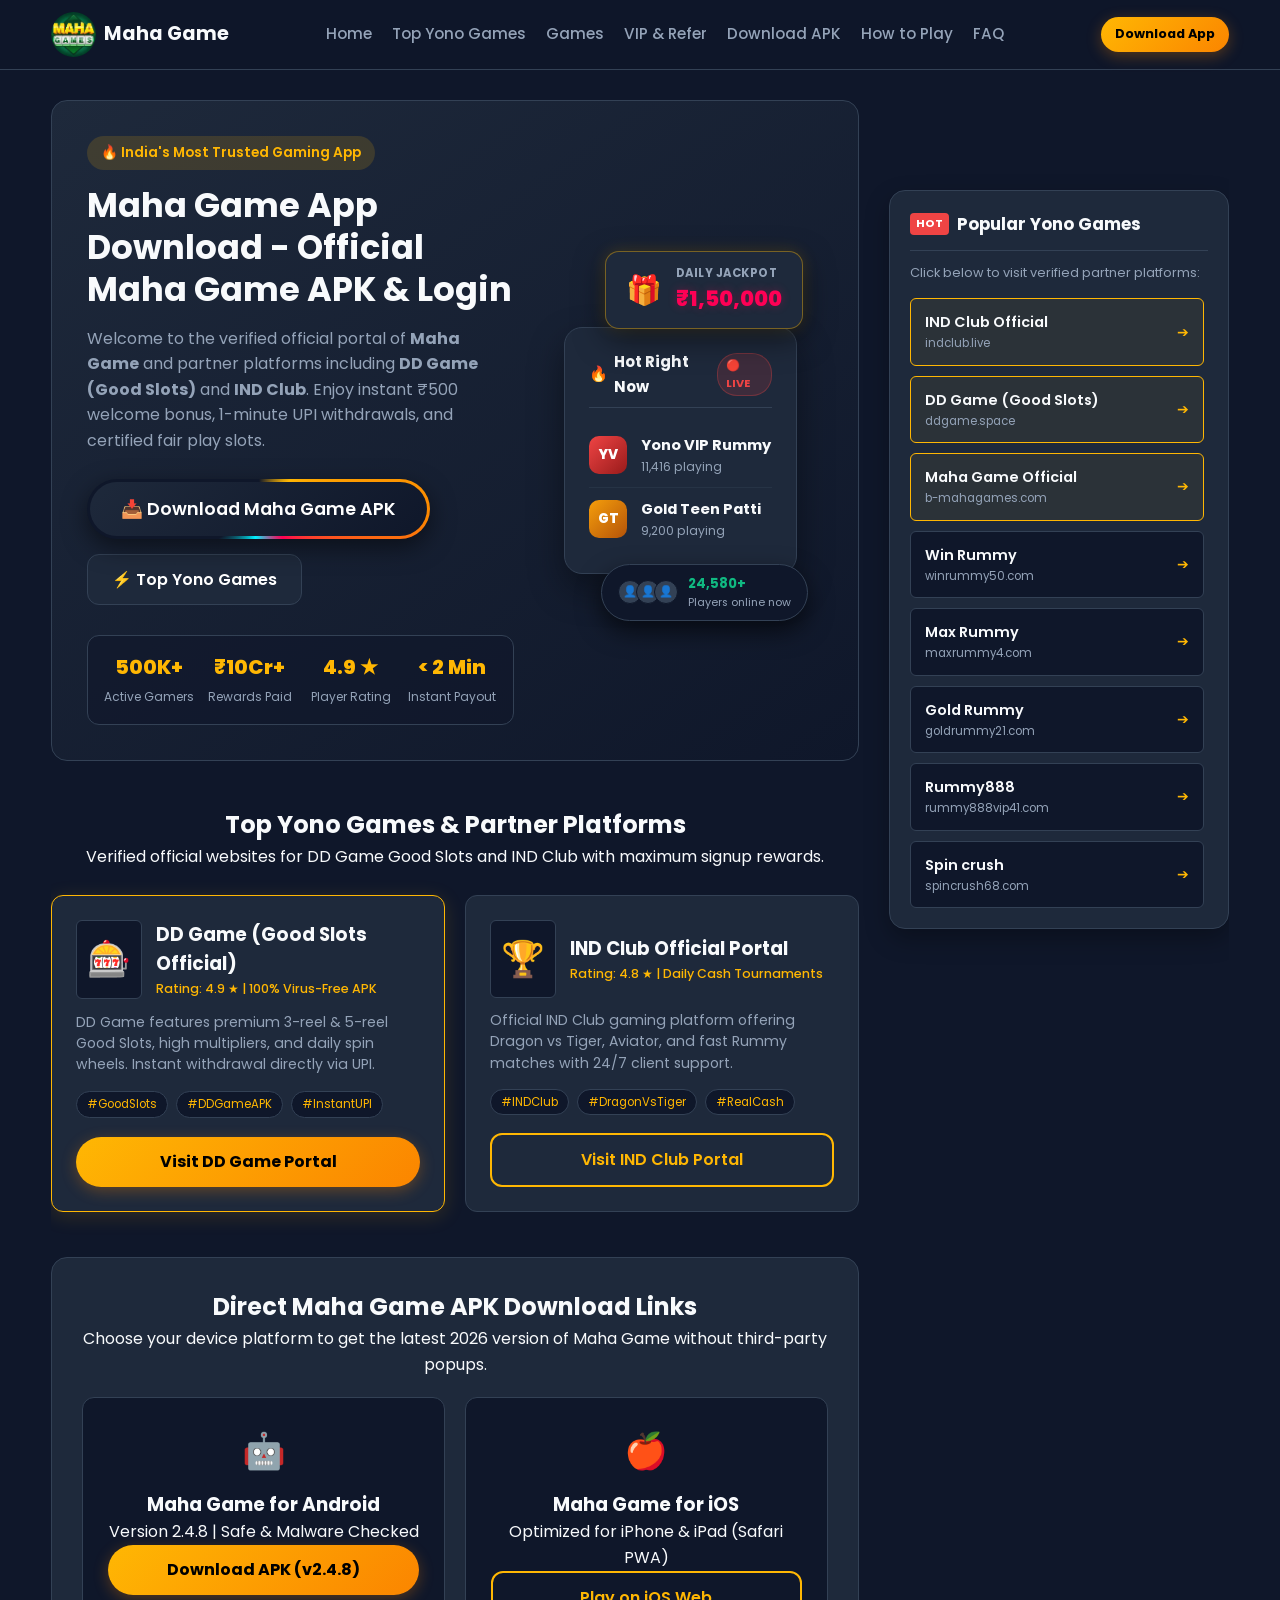
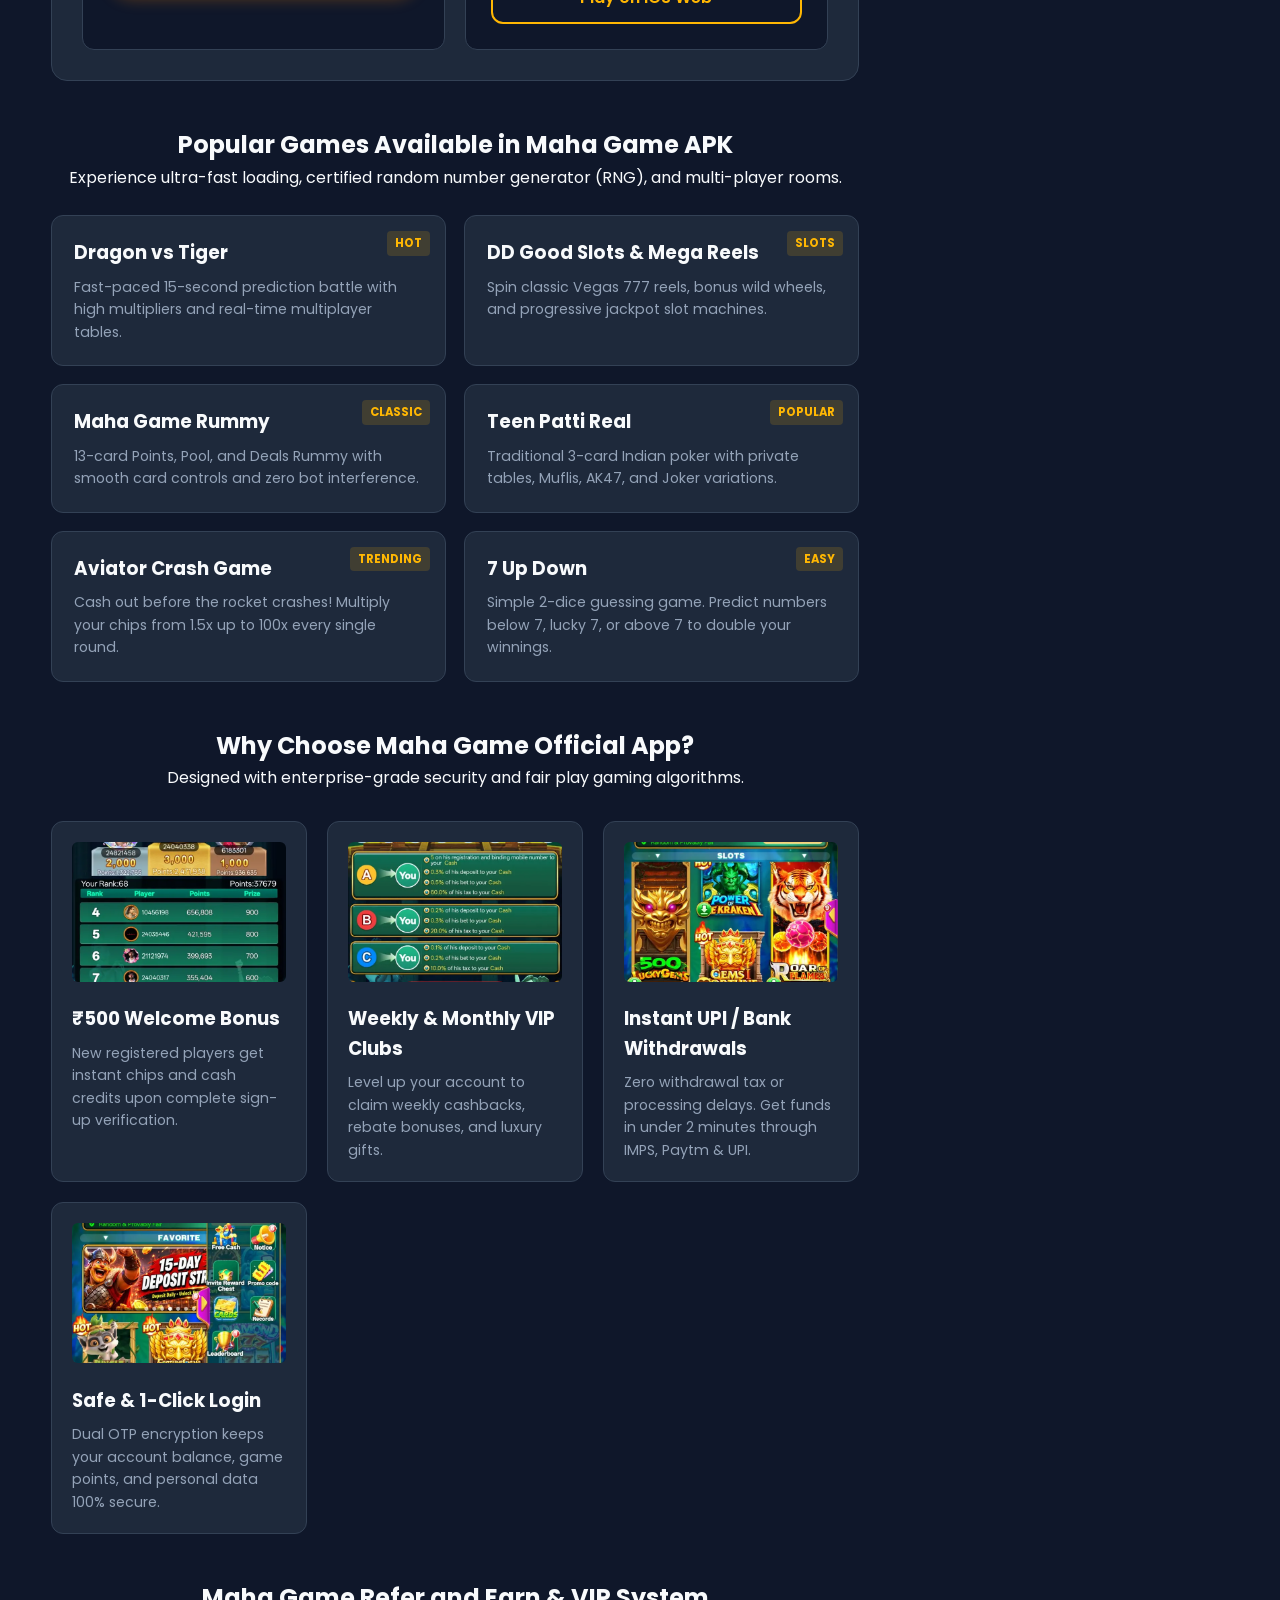
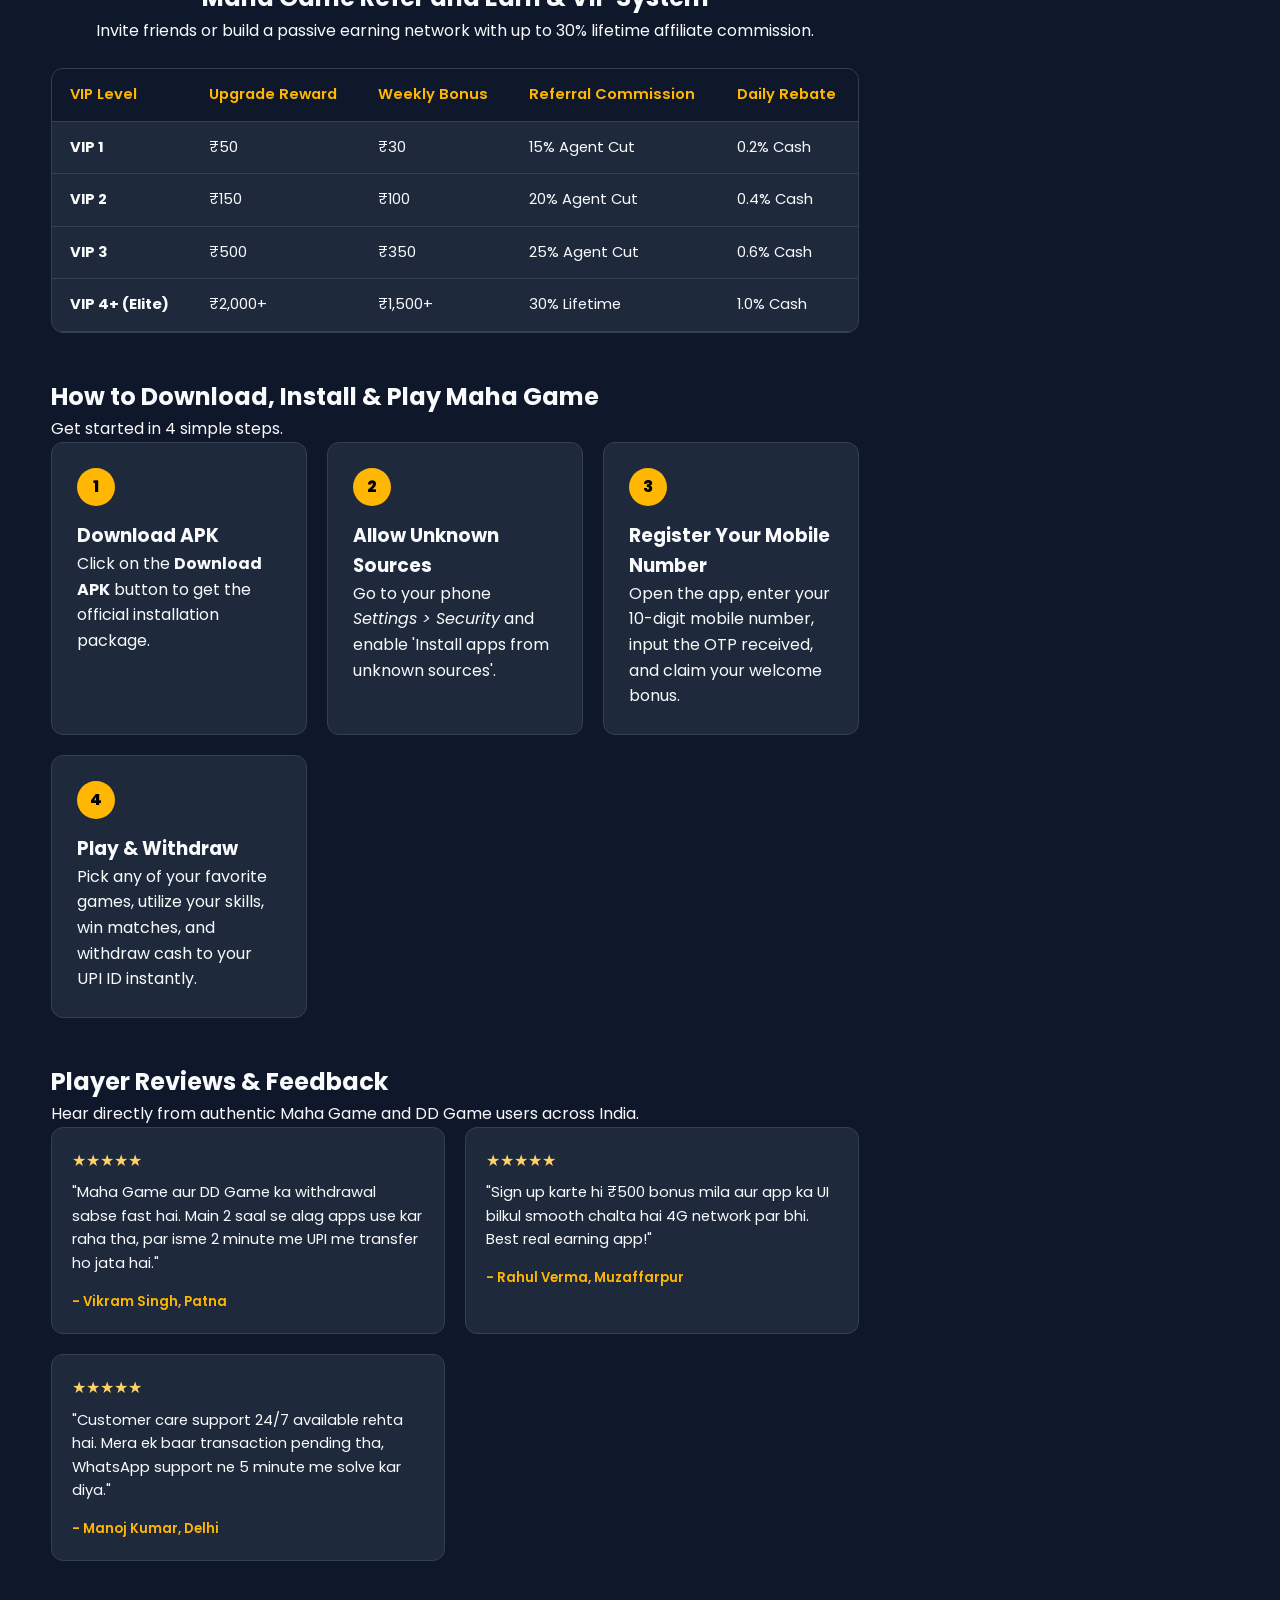
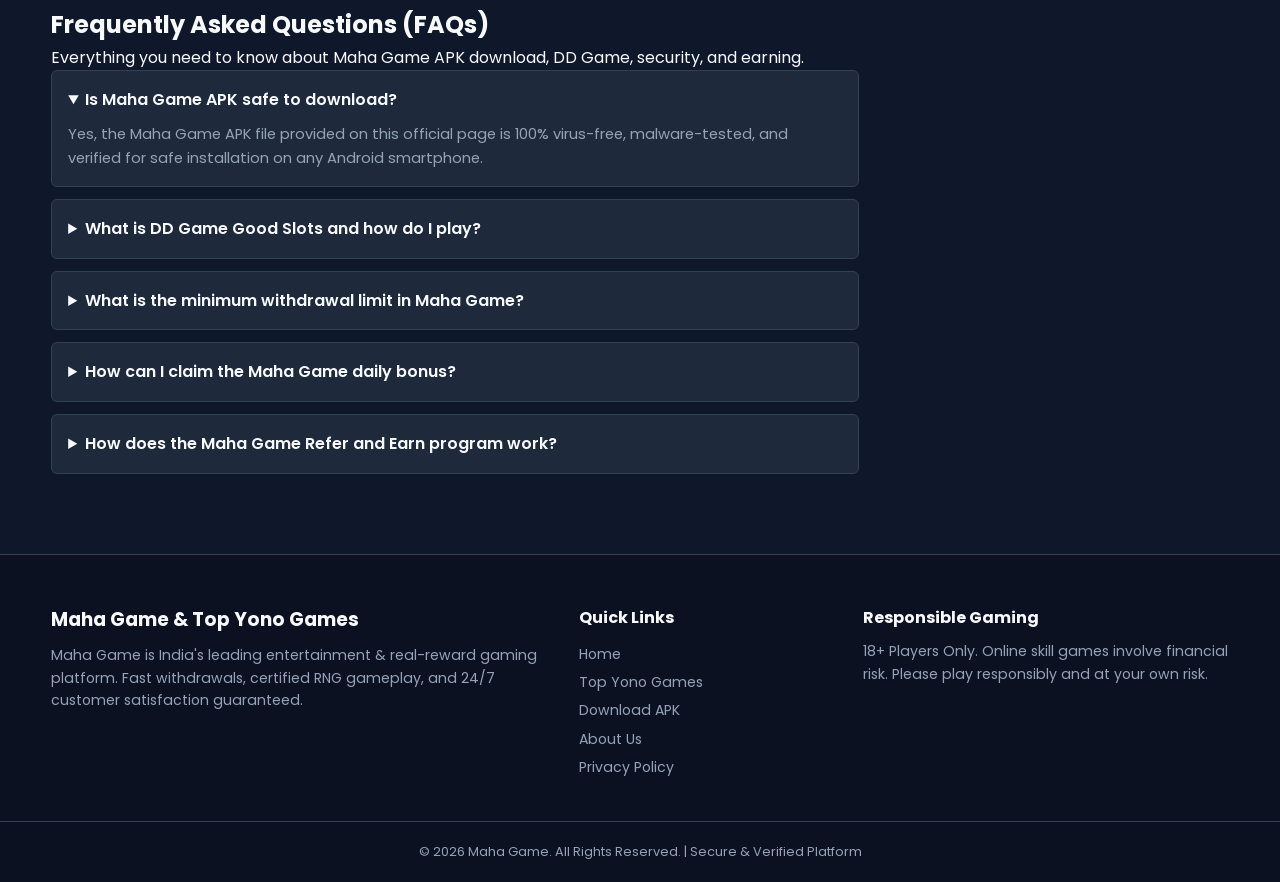
==== commit 6488c444: "Update index.html" ====
--- a/index.html
+++ b/index.html
@@ -229,7 +229,7 @@
                             <span>#DDGameAPK</span>
                             <span>#InstantUPI</span>
                         </div>
-                        <a href="https://ddgame.space/" target="_blank" rel="noopener noreferrer" class="btn btn-primary full-width">Visit DD Game Portal</a>
+                        <a href="https://ddgame.space/" target="_blank" rel="nofollow noopener noreferrer" class="btn btn-primary full-width">Visit DD Game Portal</a>
                     </div>
 
                     <!-- 2. IND Club Card -->
@@ -247,7 +247,7 @@
                             <span>#DragonVsTiger</span>
                             <span>#RealCash</span>
                         </div>
-                        <a href="https://indclub.live/" target="_blank" rel="noopener noreferrer" class="btn btn-outline full-width">Visit IND Club Portal</a>
+                        <a href="https://indclub.live/" target="_blank" rel="nofollow noopener noreferrer" class="btn btn-outline full-width">Visit IND Club Portal</a>
                     </div>
                 </div>
             </section>
@@ -635,4 +635,4 @@
         });
     </script>
 </body>
-</html>+</html>
--- a/style.css
+++ b/style.css
@@ -21,14 +21,22 @@
     padding: 0;
     box-sizing: border-box;
     font-family: 'Poppins', sans-serif;
+}
+
+html {
     scroll-behavior: smooth;
+    max-width: 100%;
+    overflow-x: hidden;
 }
 
 body {
     background-color: var(--primary-dark);
     color: var(--text-light);
     line-height: 1.6;
+    max-width: 100%;
     overflow-x: hidden;
+    position: relative;
+    width: 100%;
 }
 
 .container {
@@ -45,6 +53,7 @@
     top: 0;
     z-index: 1000;
     border-bottom: 1px solid var(--border-color);
+    width: 100%;
 }
 
 .nav-wrapper {
@@ -52,20 +61,23 @@
     justify-content: space-between;
     align-items: center;
     padding: 12px 0;
+    gap: 10px;
 }
 
 .brand-logo {
     display: flex;
     align-items: center;
-    gap: 10px;
+    gap: 8px;
     text-decoration: none;
     color: var(--text-light);
     font-weight: 700;
-    font-size: 1.3rem;
+    font-size: 1.2rem;
+    flex-shrink: 0;
 }
 
 .brand-logo img {
     border-radius: 50%;
+    display: block;
 }
 
 .main-nav {
@@ -83,6 +95,14 @@
 
 .main-nav a:hover {
     color: var(--primary-gold);
+}
+
+/* Header Right Actions */
+.header-action {
+    display: flex;
+    align-items: center;
+    gap: 10px;
+    flex-shrink: 0;
 }
 
 .menu-toggle {
@@ -90,8 +110,10 @@
     background: none;
     border: none;
     color: #fff;
-    font-size: 1.6rem;
+    font-size: 1.8rem;
     cursor: pointer;
+    line-height: 1;
+    padding: 2px 5px;
 }
 
 /* --- Layout Structure: Content + Right Sidebar --- */
@@ -101,12 +123,15 @@
     gap: 30px;
     padding: 30px 0;
     position: relative;
+    max-width: 100%;
+    overflow: hidden;
 }
 
 .main-content {
     display: flex;
     flex-direction: column;
     gap: 45px;
+    min-width: 0;
 }
 
 /* --- Standard Buttons --- */
@@ -122,9 +147,10 @@
     cursor: pointer;
     border: none;
     position: relative;
-}
-
-/* Header & Card Download Button (Animated Border Glow) */
+    max-width: 100%;
+    white-space: normal;
+}
+
 .btn-primary {
     background: linear-gradient(135deg, #ffb703, #fb8500);
     color: #000;
@@ -139,7 +165,6 @@
     background: linear-gradient(135deg, #ffd166, #ff9f1c);
 }
 
-/* Big Hero Download Button (Live Gradient Running Border Effect) */
 .btn-download-gold {
     background: #0f172a;
     color: #fff;
@@ -200,8 +225,9 @@
 }
 
 .btn-sm {
-    padding: 8px 18px;
-    font-size: 0.85rem;
+    padding: 7px 14px;
+    font-size: 0.8rem;
+    white-space: nowrap;
 }
 
 .btn-outline {
@@ -229,6 +255,7 @@
     padding: 35px;
     border-radius: var(--radius-lg);
     border: 1px solid var(--border-color);
+    overflow: hidden;
 }
 
 .badge-tag {
@@ -246,12 +273,15 @@
     font-size: 2.1rem;
     line-height: 1.25;
     margin-bottom: 15px;
+    word-break: break-word;
+    overflow-wrap: break-word;
 }
 
 .hero-content p {
     color: var(--text-muted);
     font-size: 1rem;
     margin-bottom: 25px;
+    word-break: break-word;
 }
 
 .hero-buttons {
@@ -288,7 +318,7 @@
     color: var(--text-muted);
 }
 
-/* --- HERO FLOATING WIDGETS & DAILY JACKPOT ANIMATION --- */
+/* --- HERO FLOATING WIDGETS --- */
 .interactive-hero-box {
     position: relative;
     display: flex;
@@ -297,9 +327,9 @@
     justify-content: center;
     min-height: 360px;
     padding: 10px;
-}
-
-/* 1. Daily Jackpot Card */
+    width: 100%;
+}
+
 .floating-jackpot-card {
     position: absolute;
     top: 0;
@@ -338,7 +368,6 @@
     text-shadow: 0 0 10px rgba(255, 0, 85, 0.3);
 }
 
-/* 2. Hot Right Now Card */
 .hot-now-card {
     background: #1e293b;
     border: 1px solid #334155;
@@ -423,7 +452,6 @@
     color: #94a3b8;
 }
 
-/* 3. Players Online Badge */
 .online-players-badge {
     position: absolute;
     bottom: -10px;
@@ -475,7 +503,6 @@
     color: #94a3b8;
 }
 
-/* Smooth Floating Animations */
 .float-anim {
     animation: floatingUpDown 3.5s ease-in-out infinite;
 }
@@ -490,7 +517,7 @@
     100% { transform: translateY(0px); }
 }
 
-/* --- Top Trending Apps (DD Game & IND Club Cards) --- */
+/* --- Top Trending Apps --- */
 .partner-apps-section .section-title {
     text-align: center;
     margin-bottom: 25px;
@@ -703,10 +730,13 @@
     background: var(--card-bg);
     border: 1px solid var(--border-color);
     border-radius: var(--radius-md);
+    -webkit-overflow-scrolling: touch;
+    width: 100%;
 }
 
 .custom-table {
     width: 100%;
+    min-width: 500px;
     border-collapse: collapse;
     text-align: left;
     font-size: 0.92rem;
@@ -816,7 +846,7 @@
     font-size: 0.92rem;
 }
 
-/* --- Right Side Popular Yono Games Sticky Panel --- */
+/* --- Right Side Popular Yono Games Panel --- */
 .popular-games-panel {
     background: var(--card-bg);
     border: 1px solid var(--border-color);
@@ -974,6 +1004,8 @@
     border-top: 1px solid var(--border-color);
     padding: 50px 0 20px;
     margin-top: 50px;
+    width: 100%;
+    overflow: hidden;
 }
 
 .footer-content {
@@ -987,6 +1019,7 @@
     color: var(--text-muted);
     font-size: 0.88rem;
     margin-top: 10px;
+    word-break: break-word;
 }
 
 .footer-links ul {
@@ -1013,15 +1046,17 @@
     color: var(--text-muted);
 }
 
-/* --- Responsiveness for Mobile & Tablets --- */
+/* --- Tablet & Mobile Responsiveness --- */
 @media (max-width: 992px) {
     .page-layout {
         grid-template-columns: 1fr;
+        padding: 20px 0;
     }
 
     .hero-section {
         grid-template-columns: 1fr;
         text-align: center;
+        padding: 25px 20px;
     }
 
     .hero-buttons {
@@ -1030,14 +1065,20 @@
 
     .stats-grid {
         grid-template-columns: repeat(2, 1fr);
-        gap: 15px;
+        gap: 12px;
+    }
+
+    .interactive-hero-box {
+        min-height: auto;
+        padding: 0;
     }
 
     .popular-games-panel {
         position: fixed;
         top: 0;
         right: -100%;
-        width: 320px;
+        width: 300px;
+        max-width: 85%;
         height: 100vh;
         z-index: 1002;
         border-radius: 0;
@@ -1065,21 +1106,47 @@
         position: static;
         margin-bottom: 15px;
         width: 100%;
+        max-width: 320px;
         justify-content: center;
     }
 
     .online-players-badge {
         position: static;
         margin-top: 15px;
+        width: fit-content;
+        margin-left: auto;
+        margin-right: auto;
     }
 
     .hot-now-card {
         margin-top: 0;
         width: 100%;
+        max-width: 320px;
     }
 }
 
 @media (max-width: 650px) {
+    .brand-logo span {
+        font-size: 1.05rem;
+    }
+
+    .header-action {
+        display: flex;
+        align-items: center;
+        gap: 8px;
+    }
+
+    .header-action .btn-sm {
+        padding: 6px 12px;
+        font-size: 0.75rem;
+        border-radius: 20px;
+    }
+
+    .menu-toggle {
+        display: block;
+        font-size: 1.6rem;
+    }
+
     .main-nav {
         display: none;
         flex-direction: column;
@@ -1090,17 +1157,26 @@
         background: var(--secondary-dark);
         padding: 20px;
         border-bottom: 1px solid var(--border-color);
+        box-shadow: 0 10px 20px rgba(0, 0, 0, 0.4);
+        z-index: 9999;
     }
 
     .main-nav.nav-active {
         display: flex;
     }
 
-    .menu-toggle {
-        display: block;
-    }
-
     .hero-content h1 {
-        font-size: 1.6rem;
-    }
-}+        font-size: 1.5rem;
+        line-height: 1.3;
+    }
+
+    .btn-download-gold {
+        width: 100%;
+        padding: 14px 20px;
+        font-size: 0.98rem;
+    }
+
+    .btn-secondary {
+        width: 100%;
+    }
+}
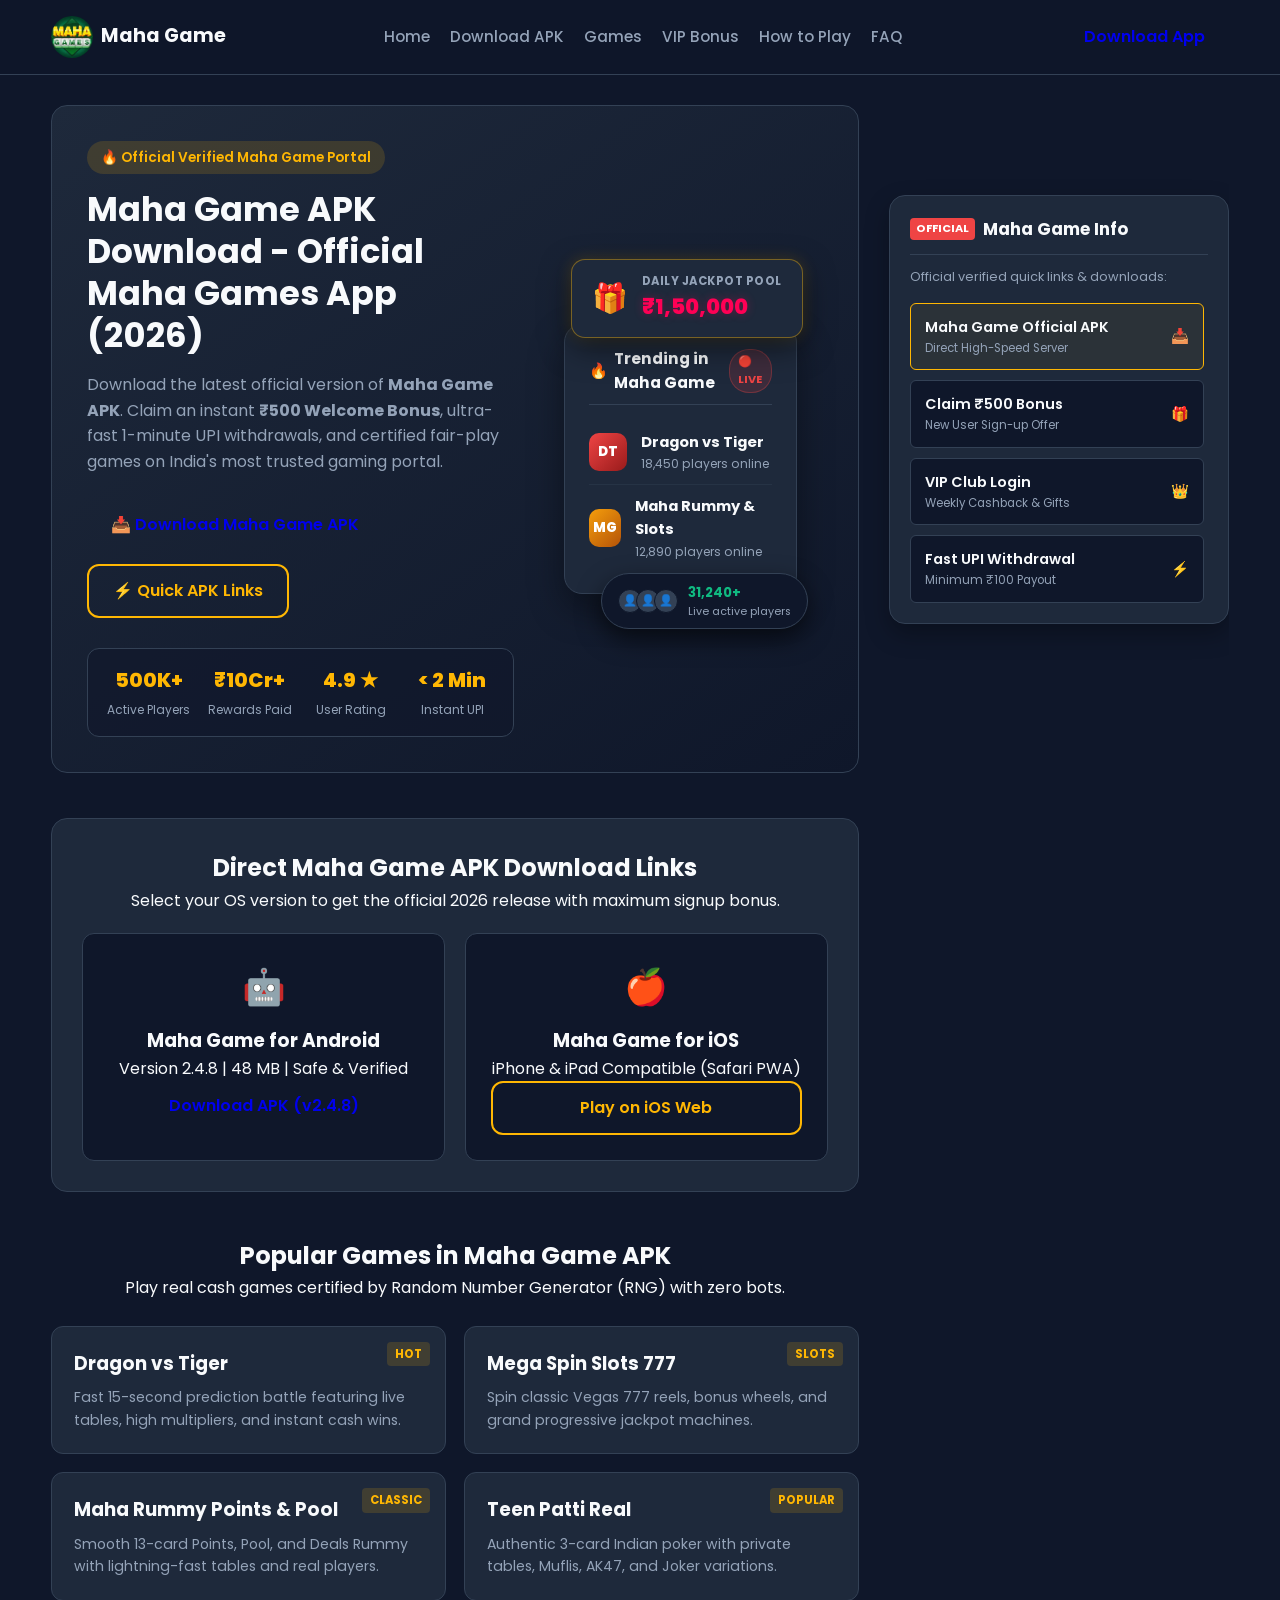
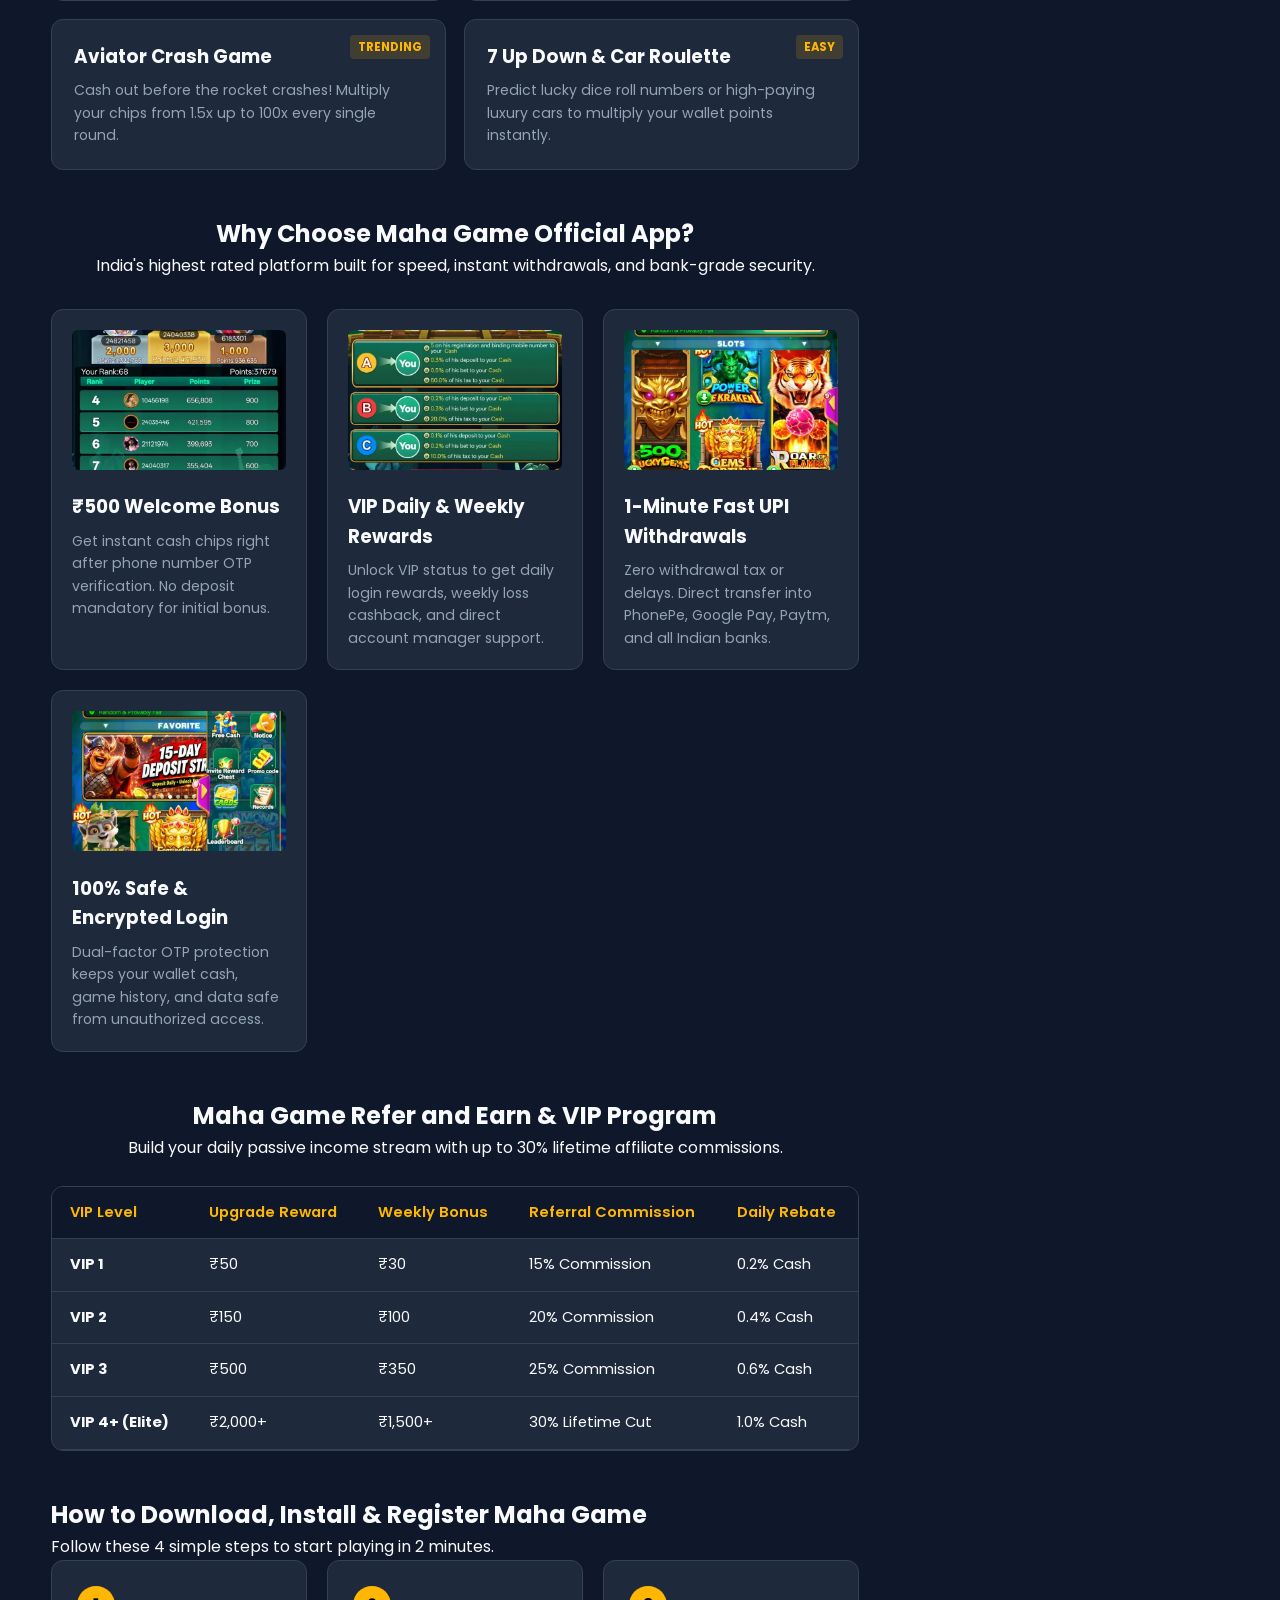
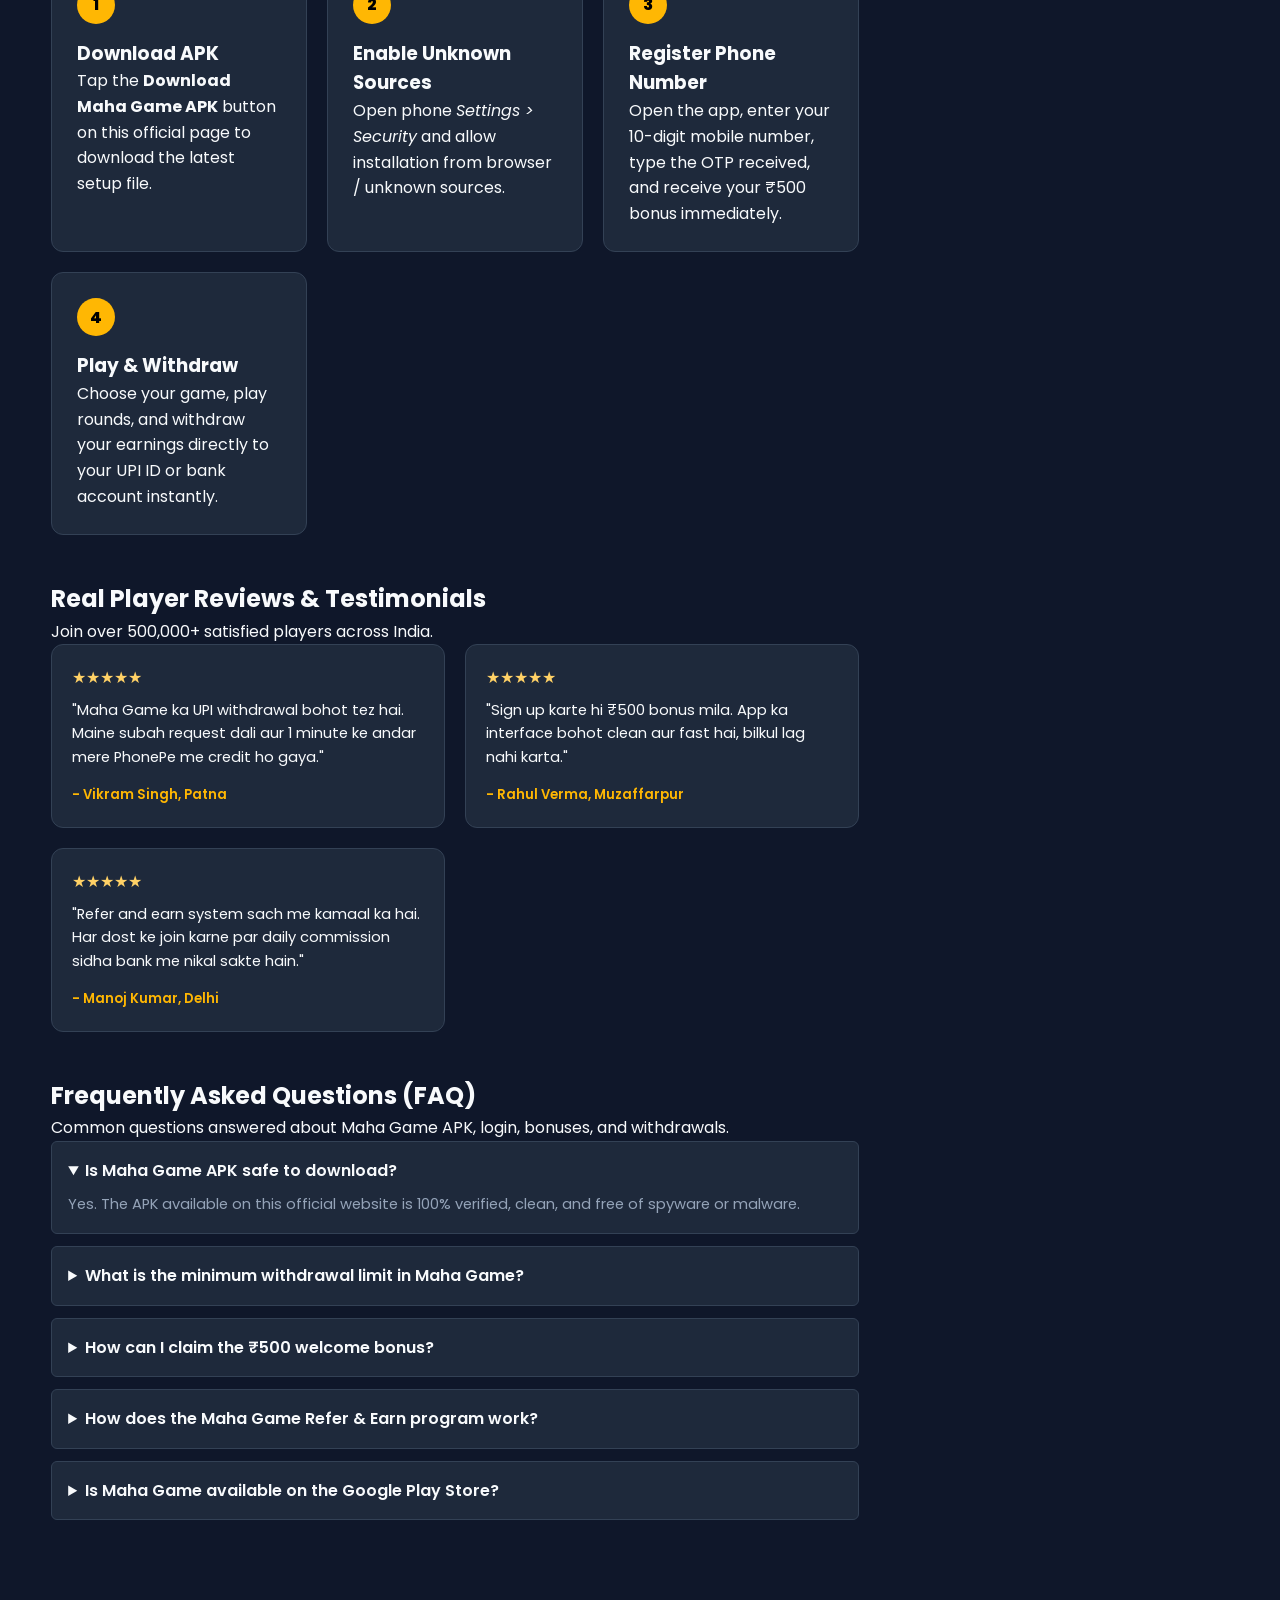
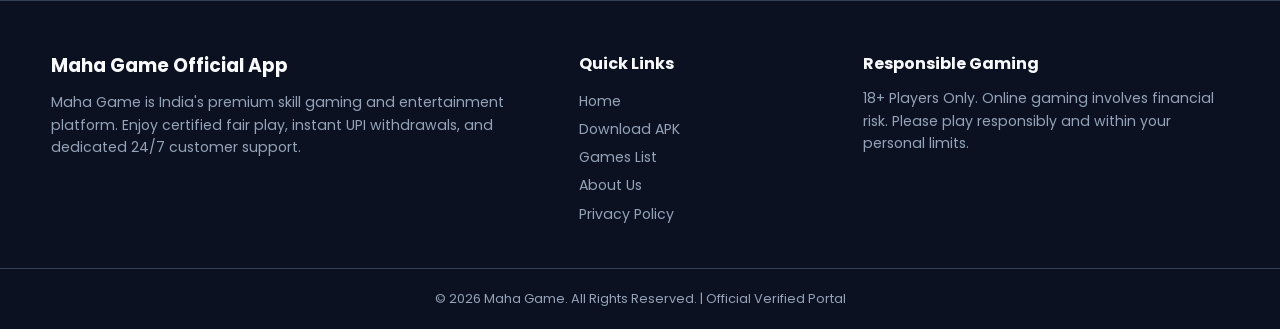
==== commit a8af5d0c: "Update index.html" ====
--- a/index.html
+++ b/index.html
@@ -3,25 +3,26 @@
 <head>
     <meta charset="UTF-8">
     <meta name="viewport" content="width=device-width, initial-scale=1.0">
-    <title>Maha Game App Download | DD Game Good Slots, IND Club & Top Yono Games (2026)</title>
+    <title>Maha Game APK Download | Official Maha Games App 2026</title>
     
     <!-- High Ranking SEO Meta Tags -->
-    <meta name="description" content="Download Official Maha Game APK, DD Game Good Slots & IND Club. Best portal for Top Yono Games, ₹500 welcome bonus, 30% refer commission, and instant UPI withdrawals.">
-    <meta name="keywords" content="Maha Game, Top Yono Games, DD Game, DD Game APK, DD Game Space, IND Club Live, Maha Game APK Download, Maha Game Login, Popular Yono Games, Dragon vs Tiger, Good Slots APK">
+    <meta name="title" content="Maha Game APK Download | Official Maha Games App 2026">
+    <meta name="description" content="Download official Maha Game APK (v2.4.8) for Android. Get instant ₹500 welcome bonus, 1-minute UPI withdrawals, and play verified Maha Yono Games online.">
+    <meta name="keywords" content="maha game, maha game apk, maha game download, maha games, maha yono games, maha game login, maha game app, maha games download apk">
     <meta name="robots" content="index, follow, max-snippet:-1, max-video-preview:-1, max-image-preview:large">
-    <meta name="author" content="Maha Game Team">
+    <meta name="author" content="Maha Game Official">
 
     <!-- Canonical URL -->
     <link rel="canonical" href="https://mahagameapp.com/">
 
     <!-- Open Graph for Social Media -->
-    <meta property="og:title" content="Maha Game & Top Yono Games Hub - DD Game & IND Club">
-    <meta property="og:description" content="Download official Maha Game and discover Top Yono Games. Instant UPI withdrawals, sign-up bonus, and verified slots gameplay.">
+    <meta property="og:title" content="Maha Game APK Download | Official Maha Games App 2026">
+    <meta property="og:description" content="Download official Maha Game APK. Instant ₹500 welcome bonus, fast UPI withdrawals, and 100% verified gameplay.">
     <meta property="og:image" content="images/logo.webp">
+    <meta property="og:url" content="https://mahagameapp.com/">
     <meta property="og:type" content="website">
 
     <link rel="icon" type="image/webp" href="images/logo.webp">
-    
     <link rel="stylesheet" href="style.css">
 
     <!-- Google Font -->
@@ -29,20 +30,23 @@
     <link rel="preconnect" href="https://fonts.gstatic.com" crossorigin>
     <link href="https://fonts.googleapis.com/css2?family=Poppins:wght@300;400;500;600;700;800&display=swap" rel="stylesheet">
 
-    <!-- Rich Google Schema Markup -->
+    <!-- Rich Google Schema Markup (SoftwareApplication + FAQPage) -->
     <script type="application/ld+json">
     {
       "@context": "https://schema.org",
       "@graph": [
         {
           "@type": "SoftwareApplication",
-          "name": "Maha Game & Top Yono Games Hub",
+          "name": "Maha Game Official APK",
           "operatingSystem": "Android, iOS",
           "applicationCategory": "GameApplication",
+          "downloadUrl": "https://b-mahagames.com/?code=J24G3LTM7PL&t=1788603895",
+          "softwareVersion": "2.4.8",
+          "fileSize": "48MB",
           "aggregateRating": {
             "@type": "AggregateRating",
             "ratingValue": "4.9",
-            "ratingCount": "68450"
+            "ratingCount": "78540"
           },
           "offers": {
             "@type": "Offer",
@@ -55,26 +59,34 @@
           "mainEntity": [
             {
               "@type": "Question",
-              "name": "How to download Maha Game, DD Game and Top Yono Games?",
+              "name": "How to download the official Maha Game APK?",
               "acceptedAnswer": {
                 "@type": "Answer",
-                "text": "Click on the official Download buttons on this page. Save the APK file, enable 'Install from Unknown Sources' in device settings, and complete installation."
+                "text": "Click on the 'Download Maha Game APK' button on this page. Save the APK file, enable 'Install from Unknown Sources' in your Android security settings, and open the app to claim your ₹500 sign-up bonus."
               }
             },
             {
               "@type": "Question",
-              "name": "What is DD Game Good Slots and how to claim bonus?",
+              "name": "What is the minimum withdrawal amount in Maha Game?",
               "acceptedAnswer": {
                 "@type": "Answer",
-                "text": "DD Game (Good Slots) is a trending slots and casino app. Register with your mobile number to get an instant welcome reward and daily spin credits."
+                "text": "The minimum withdrawal limit is ₹100. Winnings can be transferred instantly to your Bank Account, Google Pay, PhonePe, or Paytm UPI within 2 minutes."
               }
             },
             {
               "@type": "Question",
-              "name": "What is the minimum withdrawal amount?",
+              "name": "Is Maha Game safe and malware-free?",
               "acceptedAnswer": {
                 "@type": "Answer",
-                "text": "The minimum withdrawal limit is ₹100, credited in under 2 minutes via UPI, IMPS, Google Pay, or Paytm with zero transaction fee."
+                "text": "Yes, Maha Game APK is 100% verified, encrypted with secure OTP login protocols, and tested against viruses and malware."
+              }
+            },
+            {
+              "@type": "Question",
+              "name": "How to earn money using Maha Game Refer & Earn?",
+              "acceptedAnswer": {
+                "@type": "Answer",
+                "text": "Share your unique referral link with friends. You can earn up to 30% lifetime agent recharge commission directly withdrawable to your UPI."
               }
             }
           ]
@@ -89,20 +101,19 @@
     <header class="site-header">
         <div class="container nav-wrapper">
             <a href="index.html" class="brand-logo">
-                <img src="images/logo.webp" alt="Maha Game Official Logo" width="45" height="45">
+                <img src="images/logo.webp" alt="Maha Game Official Logo" width="42" height="42">
                 <span>Maha Game</span>
             </a>
             <nav class="main-nav" id="mainNav">
                 <a href="#home">Home</a>
-                <a href="#partner-apps">Top Yono Games</a>
+                <a href="#download">Download APK</a>
                 <a href="#games">Games</a>
-                <a href="#vip">VIP & Refer</a>
-                <a href="https://b-mahagames.com/?code=J24G3LTM7PL&t=1788603895" target="_blank" rel="noopener noreferrer">Download APK</a>
+                <a href="#vip">VIP Bonus</a>
                 <a href="#how-to-play">How to Play</a>
                 <a href="#faq">FAQ</a>
             </nav>
             <div class="header-action">
-                <a href="https://b-mahagames.com/?code=J24G3LTM7PL&t=1788603895" target="_blank" rel="noopener noreferrer" class="btn btn-primary btn-sm">Download App</a>
+                <a href="https://b-mahagames.com/?code=J24G3LTM7PL&t=1788603895" target="_blank" rel="noopener noreferrer" class="btn btn-download-header">Download App</a>
                 <button class="menu-toggle" id="menuToggle" aria-label="Toggle Navigation">☰</button>
             </div>
         </div>
@@ -111,22 +122,21 @@
     <!-- Main Container Layout -->
     <div class="page-layout container">
         
-        <!-- Left / Center Main Content -->
         <main class="main-content">
             
-            <!-- Hero Section with Floating Video Widgets -->
+            <!-- Hero Section -->
             <section class="hero-section" id="home">
                 <div class="hero-content">
-                    <span class="badge-tag">🔥 India's Most Trusted Gaming App</span>
-                    <h1>Maha Game App Download - Official Maha Game APK & Login</h1>
-                    <p>Welcome to the verified official portal of <strong>Maha Game</strong> and partner platforms including <strong>DD Game (Good Slots)</strong> and <strong>IND Club</strong>. Enjoy instant ₹500 welcome bonus, 1-minute UPI withdrawals, and certified fair play slots.</p>
+                    <span class="badge-tag">🔥 Official Verified Maha Game Portal</span>
+                    <h1>Maha Game APK Download - Official Maha Games App (2026)</h1>
+                    <p>Download the latest official version of <strong>Maha Game APK</strong>. Claim an instant <strong>₹500 Welcome Bonus</strong>, ultra-fast 1-minute UPI withdrawals, and certified fair-play games on India's most trusted gaming portal.</p>
                     
                     <div class="hero-buttons">
-                        <a href="https://b-mahagames.com/?code=J24G3LTM7PL&t=1788603895" target="_blank" rel="noopener noreferrer" class="btn btn-download-gold pulse">
+                        <a href="https://b-mahagames.com/?code=J24G3LTM7PL&t=1788603895" target="_blank" rel="noopener noreferrer" class="btn btn-download-primary pulse">
                             📥 Download Maha Game APK
                         </a>
-                        <a href="#partner-apps" class="btn btn-secondary">
-                            ⚡ Top Yono Games
+                        <a href="#download" class="btn btn-outline">
+                            ⚡ Quick APK Links
                         </a>
                     </div>
 
@@ -134,7 +144,7 @@
                     <div class="stats-grid">
                         <div class="stat-card">
                             <span class="stat-num">500K+</span>
-                            <span class="stat-label">Active Gamers</span>
+                            <span class="stat-label">Active Players</span>
                         </div>
                         <div class="stat-card">
                             <span class="stat-num">₹10Cr+</span>
@@ -142,131 +152,82 @@
                         </div>
                         <div class="stat-card">
                             <span class="stat-num">4.9 ★</span>
-                            <span class="stat-label">Player Rating</span>
+                            <span class="stat-label">User Rating</span>
                         </div>
                         <div class="stat-card">
                             <span class="stat-num">&lt; 2 Min</span>
-                            <span class="stat-label">Instant Payout</span>
-                        </div>
-                    </div>
-                </div>
-
-                <!-- Right Side of Hero: Floating Live Cards (Replaces Static Image) -->
+                            <span class="stat-label">Instant UPI</span>
+                        </div>
+                    </div>
+                </div>
+
+                <!-- Right Side of Hero: Live Widget Card -->
                 <div class="hero-media interactive-hero-box">
-                    
-                    <!-- 1. Floating Daily Jackpot Card -->
-                    <div class="floating-jackpot-card float-anim">
+                    <div class="floating-jackpot-card">
                         <div class="jackpot-icon">🎁</div>
                         <div class="jackpot-details">
-                            <span class="jackpot-label">DAILY JACKPOT</span>
+                            <span class="jackpot-label">DAILY JACKPOT POOL</span>
                             <span class="jackpot-amount">₹1,50,000</span>
                         </div>
                     </div>
 
-                    <!-- 2. Hot Right Now Live Box -->
                     <div class="hot-now-card">
                         <div class="hot-header">
                             <div class="hot-title">
                                 <span>🔥</span>
-                                <strong>Hot Right Now</strong>
+                                <strong>Trending in Maha Game</strong>
                             </div>
                             <span class="live-pulse-badge">🔴 LIVE</span>
                         </div>
                         
                         <div class="hot-game-row">
-                            <div class="mini-app-badge red-badge">YV</div>
+                            <div class="mini-app-badge red-badge">DT</div>
                             <div class="hot-game-text">
-                                <strong>Yono VIP Rummy</strong>
-                                <small>11,416 playing</small>
+                                <strong>Dragon vs Tiger</strong>
+                                <small>18,450 players online</small>
                             </div>
                         </div>
 
                         <div class="hot-game-row">
-                            <div class="mini-app-badge gold-badge">GT</div>
+                            <div class="mini-app-badge gold-badge">MG</div>
                             <div class="hot-game-text">
-                                <strong>Gold Teen Patti</strong>
-                                <small>9,200 playing</small>
+                                <strong>Maha Rummy & Slots</strong>
+                                <small>12,890 players online</small>
                             </div>
                         </div>
                     </div>
 
-                    <!-- 3. Players Online Floating Badge -->
-                    <div class="online-players-badge float-anim-slow">
+                    <div class="online-players-badge">
                         <div class="avatar-group">
-                            <span class="avatar av1">👤</span>
-                            <span class="avatar av2">👤</span>
-                            <span class="avatar av3">👤</span>
+                            <span class="avatar">👤</span>
+                            <span class="avatar">👤</span>
+                            <span class="avatar">👤</span>
                         </div>
                         <div class="online-text">
-                            <strong>24,580+</strong>
-                            <small>Players online now</small>
-                        </div>
-                    </div>
-
-                </div>
-            </section>
-
-            <!-- Top Yono Games & Partner Platforms Section -->
-            <section class="partner-apps-section" id="partner-apps">
-                <div class="section-title">
-                    <h2>Top Yono Games & Partner Platforms</h2>
-                    <p>Verified official websites for DD Game Good Slots and IND Club with maximum signup rewards.</p>
-                </div>
-
-                <div class="top-apps-grid">
-                    <!-- 1. DD Game Card -->
-                    <div class="top-app-box highlight-border">
-                        <div class="top-app-header">
-                            <span class="app-icon">🎰</span>
-                            <div>
-                                <h3>DD Game (Good Slots Official)</h3>
-                                <p class="app-meta">Rating: 4.9 ★ | 100% Virus-Free APK</p>
-                            </div>
-                        </div>
-                        <p class="app-desc">DD Game features premium 3-reel & 5-reel Good Slots, high multipliers, and daily spin wheels. Instant withdrawal directly via UPI.</p>
-                        <div class="app-tags">
-                            <span>#GoodSlots</span>
-                            <span>#DDGameAPK</span>
-                            <span>#InstantUPI</span>
-                        </div>
-                        <a href="https://ddgame.space/" target="_blank" rel="nofollow noopener noreferrer" class="btn btn-primary full-width">Visit DD Game Portal</a>
-                    </div>
-
-                    <!-- 2. IND Club Card -->
-                    <div class="top-app-box">
-                        <div class="top-app-header">
-                            <span class="app-icon">🏆</span>
-                            <div>
-                                <h3>IND Club Official Portal</h3>
-                                <p class="app-meta">Rating: 4.8 ★ | Daily Cash Tournaments</p>
-                            </div>
-                        </div>
-                        <p class="app-desc">Official IND Club gaming platform offering Dragon vs Tiger, Aviator, and fast Rummy matches with 24/7 client support.</p>
-                        <div class="app-tags">
-                            <span>#INDClub</span>
-                            <span>#DragonVsTiger</span>
-                            <span>#RealCash</span>
-                        </div>
-                        <a href="https://indclub.live/" target="_blank" rel="nofollow noopener noreferrer" class="btn btn-outline full-width">Visit IND Club Portal</a>
-                    </div>
-                </div>
-            </section>
-
-            <!-- Quick Download Banner -->
+                            <strong>31,240+</strong>
+                            <small>Live active players</small>
+                        </div>
+                    </div>
+                </div>
+            </section>
+
+            <!-- Direct Download Section -->
             <section class="quick-download-box" id="download">
-                <h2>Direct Maha Game APK Download Links</h2>
-                <p>Choose your device platform to get the latest 2026 version of Maha Game without third-party popups.</p>
+                <div class="section-title">
+                    <h2>Direct Maha Game APK Download Links</h2>
+                    <p>Select your OS version to get the official 2026 release with maximum signup bonus.</p>
+                </div>
                 <div class="download-cards-grid">
                     <div class="dl-card">
                         <div class="dl-icon">🤖</div>
                         <h3>Maha Game for Android</h3>
-                        <p>Version 2.4.8 | Safe & Malware Checked</p>
-                        <a href="https://b-mahagames.com/?code=J24G3LTM7PL&t=1788603895" target="_blank" rel="noopener noreferrer" class="btn btn-primary full-width">Download APK (v2.4.8)</a>
+                        <p class="dl-meta">Version 2.4.8 | 48 MB | Safe & Verified</p>
+                        <a href="https://b-mahagames.com/?code=J24G3LTM7PL&t=1788603895" target="_blank" rel="noopener noreferrer" class="btn btn-download-primary full-width">Download APK (v2.4.8)</a>
                     </div>
                     <div class="dl-card">
                         <div class="dl-icon">🍎</div>
                         <h3>Maha Game for iOS</h3>
-                        <p>Optimized for iPhone & iPad (Safari PWA)</p>
+                        <p class="dl-meta">iPhone & iPad Compatible (Safari PWA)</p>
                         <a href="https://b-mahagames.com/?code=J24G3LTM7PL&t=1788603895" target="_blank" rel="noopener noreferrer" class="btn btn-outline full-width">Play on iOS Web</a>
                     </div>
                 </div>
@@ -275,29 +236,29 @@
             <!-- Available Games Directory -->
             <section class="games-directory-section" id="games">
                 <div class="section-title">
-                    <h2>Popular Games Available in Maha Game APK</h2>
-                    <p>Experience ultra-fast loading, certified random number generator (RNG), and multi-player rooms.</p>
+                    <h2>Popular Games in Maha Game APK</h2>
+                    <p>Play real cash games certified by Random Number Generator (RNG) with zero bots.</p>
                 </div>
                 <div class="games-category-grid">
                     <div class="game-item-card">
                         <div class="game-item-badge">HOT</div>
                         <h3>Dragon vs Tiger</h3>
-                        <p>Fast-paced 15-second prediction battle with high multipliers and real-time multiplayer tables.</p>
+                        <p>Fast 15-second prediction battle featuring live tables, high multipliers, and instant cash wins.</p>
                     </div>
                     <div class="game-item-card">
                         <div class="game-item-badge">SLOTS</div>
-                        <h3>DD Good Slots & Mega Reels</h3>
-                        <p>Spin classic Vegas 777 reels, bonus wild wheels, and progressive jackpot slot machines.</p>
+                        <h3>Mega Spin Slots 777</h3>
+                        <p>Spin classic Vegas 777 reels, bonus wheels, and grand progressive jackpot machines.</p>
                     </div>
                     <div class="game-item-card">
                         <div class="game-item-badge">CLASSIC</div>
-                        <h3>Maha Game Rummy</h3>
-                        <p>13-card Points, Pool, and Deals Rummy with smooth card controls and zero bot interference.</p>
+                        <h3>Maha Rummy Points & Pool</h3>
+                        <p>Smooth 13-card Points, Pool, and Deals Rummy with lightning-fast tables and real players.</p>
                     </div>
                     <div class="game-item-card">
                         <div class="game-item-badge">POPULAR</div>
                         <h3>Teen Patti Real</h3>
-                        <p>Traditional 3-card Indian poker with private tables, Muflis, AK47, and Joker variations.</p>
+                        <p>Authentic 3-card Indian poker with private tables, Muflis, AK47, and Joker variations.</p>
                     </div>
                     <div class="game-item-card">
                         <div class="game-item-badge">TRENDING</div>
@@ -306,8 +267,8 @@
                     </div>
                     <div class="game-item-card">
                         <div class="game-item-badge">EASY</div>
-                        <h3>7 Up Down</h3>
-                        <p>Simple 2-dice guessing game. Predict numbers below 7, lucky 7, or above 7 to double your winnings.</p>
+                        <h3>7 Up Down & Car Roulette</h3>
+                        <p>Predict lucky dice roll numbers or high-paying luxury cars to multiply your wallet points instantly.</p>
                     </div>
                 </div>
             </section>
@@ -316,29 +277,29 @@
             <section class="features-section" id="features">
                 <div class="section-title">
                     <h2>Why Choose Maha Game Official App?</h2>
-                    <p>Designed with enterprise-grade security and fair play gaming algorithms.</p>
+                    <p>India's highest rated platform built for speed, instant withdrawals, and bank-grade security.</p>
                 </div>
 
                 <div class="features-grid">
                     <div class="feature-box">
                         <img src="images/bonus.webp" alt="Daily Welcome Bonus" width="240" height="140" loading="lazy">
                         <h3>₹500 Welcome Bonus</h3>
-                        <p>New registered players get instant chips and cash credits upon complete sign-up verification.</p>
+                        <p>Get instant cash chips right after phone number OTP verification. No deposit mandatory for initial bonus.</p>
                     </div>
                     <div class="feature-box">
                         <img src="images/reward.webp" alt="VIP Loyalty Program" width="240" height="140" loading="lazy">
-                        <h3>Weekly & Monthly VIP Clubs</h3>
-                        <p>Level up your account to claim weekly cashbacks, rebate bonuses, and luxury gifts.</p>
+                        <h3>VIP Daily & Weekly Rewards</h3>
+                        <p>Unlock VIP status to get daily login rewards, weekly loss cashback, and direct account manager support.</p>
                     </div>
                     <div class="feature-box">
                         <img src="images/withdraw.webp" alt="Instant Withdrawals" width="240" height="140" loading="lazy">
-                        <h3>Instant UPI / Bank Withdrawals</h3>
-                        <p>Zero withdrawal tax or processing delays. Get funds in under 2 minutes through IMPS, Paytm & UPI.</p>
+                        <h3>1-Minute Fast UPI Withdrawals</h3>
+                        <p>Zero withdrawal tax or delays. Direct transfer into PhonePe, Google Pay, Paytm, and all Indian banks.</p>
                     </div>
                     <div class="feature-box">
                         <img src="images/login.webp" alt="Secure OTP Login" width="240" height="140" loading="lazy">
-                        <h3>Safe & 1-Click Login</h3>
-                        <p>Dual OTP encryption keeps your account balance, game points, and personal data 100% secure.</p>
+                        <h3>100% Safe & Encrypted Login</h3>
+                        <p>Dual-factor OTP protection keeps your wallet cash, game history, and data safe from unauthorized access.</p>
                     </div>
                 </div>
             </section>
@@ -346,8 +307,8 @@
             <!-- VIP & Refer Section -->
             <section class="vip-referral-section" id="vip">
                 <div class="section-title">
-                    <h2>Maha Game Refer and Earn & VIP System</h2>
-                    <p>Invite friends or build a passive earning network with up to 30% lifetime affiliate commission.</p>
+                    <h2>Maha Game Refer and Earn & VIP Program</h2>
+                    <p>Build your daily passive income stream with up to 30% lifetime affiliate commissions.</p>
                 </div>
                 <div class="vip-table-wrapper">
                     <table class="custom-table">
@@ -365,28 +326,28 @@
                                 <td><strong>VIP 1</strong></td>
                                 <td>₹50</td>
                                 <td>₹30</td>
-                                <td>15% Agent Cut</td>
+                                <td>15% Commission</td>
                                 <td>0.2% Cash</td>
                             </tr>
                             <tr>
                                 <td><strong>VIP 2</strong></td>
                                 <td>₹150</td>
                                 <td>₹100</td>
-                                <td>20% Agent Cut</td>
+                                <td>20% Commission</td>
                                 <td>0.4% Cash</td>
                             </tr>
                             <tr>
                                 <td><strong>VIP 3</strong></td>
                                 <td>₹500</td>
                                 <td>₹350</td>
-                                <td>25% Agent Cut</td>
+                                <td>25% Commission</td>
                                 <td>0.6% Cash</td>
                             </tr>
                             <tr>
                                 <td><strong>VIP 4+ (Elite)</strong></td>
                                 <td>₹2,000+</td>
                                 <td>₹1,500+</td>
-                                <td>30% Lifetime</td>
+                                <td>30% Lifetime Cut</td>
                                 <td>1.0% Cash</td>
                             </tr>
                         </tbody>
@@ -397,30 +358,30 @@
             <!-- Guide Section -->
             <section class="guide-section" id="how-to-play">
                 <div class="section-title">
-                    <h2>How to Download, Install & Play Maha Game</h2>
-                    <p>Get started in 4 simple steps.</p>
+                    <h2>How to Download, Install & Register Maha Game</h2>
+                    <p>Follow these 4 simple steps to start playing in 2 minutes.</p>
                 </div>
 
                 <div class="steps-container">
                     <div class="step-card">
                         <div class="step-badge">1</div>
                         <h3>Download APK</h3>
-                        <p>Click on the <strong>Download APK</strong> button to get the official installation package.</p>
+                        <p>Tap the <strong>Download Maha Game APK</strong> button on this official page to download the latest setup file.</p>
                     </div>
                     <div class="step-card">
                         <div class="step-badge">2</div>
-                        <h3>Allow Unknown Sources</h3>
-                        <p>Go to your phone <em>Settings > Security</em> and enable 'Install apps from unknown sources'.</p>
+                        <h3>Enable Unknown Sources</h3>
+                        <p>Open phone <em>Settings > Security</em> and allow installation from browser / unknown sources.</p>
                     </div>
                     <div class="step-card">
                         <div class="step-badge">3</div>
-                        <h3>Register Your Mobile Number</h3>
-                        <p>Open the app, enter your 10-digit mobile number, input the OTP received, and claim your welcome bonus.</p>
+                        <h3>Register Phone Number</h3>
+                        <p>Open the app, enter your 10-digit mobile number, type the OTP received, and receive your ₹500 bonus immediately.</p>
                     </div>
                     <div class="step-card">
                         <div class="step-badge">4</div>
                         <h3>Play & Withdraw</h3>
-                        <p>Pick any of your favorite games, utilize your skills, win matches, and withdraw cash to your UPI ID instantly.</p>
+                        <p>Choose your game, play rounds, and withdraw your earnings directly to your UPI ID or bank account instantly.</p>
                     </div>
                 </div>
             </section>
@@ -428,23 +389,23 @@
             <!-- Reviews -->
             <section class="reviews-section">
                 <div class="section-title">
-                    <h2>Player Reviews & Feedback</h2>
-                    <p>Hear directly from authentic Maha Game and DD Game users across India.</p>
+                    <h2>Real Player Reviews & Testimonials</h2>
+                    <p>Join over 500,000+ satisfied players across India.</p>
                 </div>
                 <div class="reviews-grid">
                     <div class="review-card">
                         <div class="review-stars">★★★★★</div>
-                        <p class="review-text">"Maha Game aur DD Game ka withdrawal sabse fast hai. Main 2 saal se alag apps use kar raha tha, par isme 2 minute me UPI me transfer ho jata hai."</p>
+                        <p class="review-text">"Maha Game ka UPI withdrawal bohot tez hai. Maine subah request dali aur 1 minute ke andar mere PhonePe me credit ho gaya."</p>
                         <span class="reviewer-name">- Vikram Singh, Patna</span>
                     </div>
                     <div class="review-card">
                         <div class="review-stars">★★★★★</div>
-                        <p class="review-text">"Sign up karte hi ₹500 bonus mila aur app ka UI bilkul smooth chalta hai 4G network par bhi. Best real earning app!"</p>
+                        <p class="review-text">"Sign up karte hi ₹500 bonus mila. App ka interface bohot clean aur fast hai, bilkul lag nahi karta."</p>
                         <span class="reviewer-name">- Rahul Verma, Muzaffarpur</span>
                     </div>
                     <div class="review-card">
                         <div class="review-stars">★★★★★</div>
-                        <p class="review-text">"Customer care support 24/7 available rehta hai. Mera ek baar transaction pending tha, WhatsApp support ne 5 minute me solve kar diya."</p>
+                        <p class="review-text">"Refer and earn system sach me kamaal ka hai. Har dost ke join karne par daily commission sidha bank me nikal sakte hain."</p>
                         <span class="reviewer-name">- Manoj Kumar, Delhi</span>
                     </div>
                 </div>
@@ -453,129 +414,89 @@
             <!-- FAQ Section -->
             <section class="faq-section" id="faq">
                 <div class="section-title">
-                    <h2>Frequently Asked Questions (FAQs)</h2>
-                    <p>Everything you need to know about Maha Game APK download, DD Game, security, and earning.</p>
+                    <h2>Frequently Asked Questions (FAQ)</h2>
+                    <p>Common questions answered about Maha Game APK, login, bonuses, and withdrawals.</p>
                 </div>
 
                 <div class="faq-accordion">
                     <details class="faq-item" open>
                         <summary>Is Maha Game APK safe to download?</summary>
-                        <p>Yes, the Maha Game APK file provided on this official page is 100% virus-free, malware-tested, and verified for safe installation on any Android smartphone.</p>
-                    </details>
-                    <details class="faq-item">
-                        <summary>What is DD Game Good Slots and how do I play?</summary>
-                        <p>DD Game features Good Slots and Vegas-style spin reels. Once downloaded via our portal, complete mobile registration to claim free daily bonus chips and test your skills.</p>
+                        <p>Yes. The APK available on this official website is 100% verified, clean, and free of spyware or malware.</p>
                     </details>
                     <details class="faq-item">
                         <summary>What is the minimum withdrawal limit in Maha Game?</summary>
-                        <p>The minimum withdrawal limit is just ₹100. You can withdraw your winnings directly to your Bank Account, Google Pay, PhonePe, or Paytm UPI with 0% deduction fees.</p>
+                        <p>The minimum withdrawal limit is only ₹100. You can transfer funds directly to any UPI ID (PhonePe, Google Pay, Paytm) or Bank Account with 0% commission fees.</p>
                     </details>
                     <details class="faq-item">
-                        <summary>How can I claim the Maha Game daily bonus?</summary>
-                        <p>Log in to the Maha Game app every day, open the "Rewards / VIP Bonus" tab, and tap "Claim" to collect your daily free login bonus and wheel spin tickets.</p>
+                        <summary>How can I claim the ₹500 welcome bonus?</summary>
+                        <p>Download the official Maha Game APK, open the application, link your mobile number via OTP, and the ₹500 bonus will be credited to your game wallet automatically.</p>
                     </details>
                     <details class="faq-item">
-                        <summary>How does the Maha Game Refer and Earn program work?</summary>
-                        <p>Share your exclusive Maha Game referral link with friends. Whenever they register and play, you will earn up to 30% lifetime agent recharge commission directly withdrawable to bank.</p>
+                        <summary>How does the Maha Game Refer & Earn program work?</summary>
+                        <p>Share your personal invite link from the app with friends or social channels. Whenever someone registers and plays, you earn up to 30% lifetime agent recharge commission directly withdrawable to your bank.</p>
                     </details>
+                    <details class="faq-item">
+                        <summary>Is Maha Game available on the Google Play Store?</summary>
+                        <p>Due to Google Play policies regarding real cash gaming apps in India, the official version is distributed directly as an APK file through this verified website.</p>
+                    </details>
                 </div>
             </section>
 
         </main>
 
-        <!-- Right Side Panel: Popular Yono Games -->
+        <!-- Right Side Panel: Official Maha Game Quick Info -->
         <aside class="popular-games-panel" id="gamesDrawer">
             <div class="panel-header">
                 <div class="panel-title-wrap">
-                    <span class="panel-badge">HOT</span>
-                    <h3>Popular Yono Games</h3>
+                    <span class="panel-badge">OFFICIAL</span>
+                    <h3>Maha Game Info</h3>
                 </div>
                 <button class="close-panel-btn" id="closeDrawer" aria-label="Close Drawer">✕</button>
             </div>
             
-            <p class="panel-subtext">Click below to visit verified partner platforms:</p>
+            <p class="panel-subtext">Official verified quick links & downloads:</p>
 
             <div class="game-btn-list">
-                <!-- 1. IND Club (Original Top 1) -->
-                <a href="https://indclub.live/" target="_blank" rel="noopener noreferrer" class="game-link-card highlight-card">
-                    <div class="game-info">
-                        <span class="game-domain">IND Club Official</span>
-                        <span class="game-tagline">indclub.live</span>
-                    </div>
-                    <span class="arrow-icon">➔</span>
-                </a>
-
-                <!-- 2. DD Game Space (Original Top 2) -->
-                <a href="https://ddgame.space/" target="_blank" rel="noopener noreferrer" class="game-link-card highlight-card">
-                    <div class="game-info">
-                        <span class="game-domain">DD Game (Good Slots)</span>
-                        <span class="game-tagline">ddgame.space</span>
-                    </div>
-                    <span class="arrow-icon">➔</span>
-                </a>
-
-                <!-- 3. Maha Game -->
                 <a href="https://b-mahagames.com/?code=J24G3LTM7PL&t=1788603895" target="_blank" rel="noopener noreferrer" class="game-link-card highlight-card">
                     <div class="game-info">
-                        <span class="game-domain">Maha Game Official</span>
-                        <span class="game-tagline">b-mahagames.com</span>
-                    </div>
-                    <span class="arrow-icon">➔</span>
+                        <span class="game-domain">Maha Game Official APK</span>
+                        <span class="game-tagline">Direct High-Speed Server</span>
+                    </div>
+                    <span class="arrow-icon">📥</span>
                 </a>
 
-                <!-- 4. Win Rummy -->
-                <a href="https://www.winrummy50.com/?code=8JTD9CGY8ZU&t=1788492532" target="_blank" rel="noopener noreferrer" class="game-link-card">
+                <a href="https://b-mahagames.com/?code=J24G3LTM7PL&t=1788603895" target="_blank" rel="noopener noreferrer" class="game-link-card">
                     <div class="game-info">
-                        <span class="game-domain">Win Rummy</span>
-                        <span class="game-tagline">winrummy50.com</span>
-                    </div>
-                    <span class="arrow-icon">➔</span>
+                        <span class="game-domain">Claim ₹500 Bonus</span>
+                        <span class="game-tagline">New User Sign-up Offer</span>
+                    </div>
+                    <span class="arrow-icon">🎁</span>
                 </a>
 
-                <!-- 5. Max Rummy -->
-                <a href="https://www.maxrummy4.com/?code=QUM1NNNCQK1&t=1788492062" target="_blank" rel="noopener noreferrer" class="game-link-card">
+                <a href="https://b-mahagames.com/?code=J24G3LTM7PL&t=1788603895" target="_blank" rel="noopener noreferrer" class="game-link-card">
                     <div class="game-info">
-                        <span class="game-domain">Max Rummy</span>
-                        <span class="game-tagline">maxrummy4.com</span>
-                    </div>
-                    <span class="arrow-icon">➔</span>
+                        <span class="game-domain">VIP Club Login</span>
+                        <span class="game-tagline">Weekly Cashback & Gifts</span>
+                    </div>
+                    <span class="arrow-icon">👑</span>
                 </a>
 
-                <!-- 6. Gold Rummy -->
-                <a href="https://goldrummy21.com/?code=JLXGTYVAZLS&t=1788491862" target="_blank" rel="noopener noreferrer" class="game-link-card">
+                <a href="https://b-mahagames.com/?code=J24G3LTM7PL&t=1788603895" target="_blank" rel="noopener noreferrer" class="game-link-card">
                     <div class="game-info">
-                        <span class="game-domain">Gold Rummy</span>
-                        <span class="game-tagline">goldrummy21.com</span>
-                    </div>
-                    <span class="arrow-icon">➔</span>
-                </a>
-
-                <!-- 7. Rummy888 -->
-                <a href="https://rummy888vip41.com/?code=TPU531N3DG9&t=1788603764" target="_blank" rel="noopener noreferrer" class="game-link-card">
-                    <div class="game-info">
-                        <span class="game-domain">Rummy888</span>
-                        <span class="game-tagline">rummy888vip41.com</span>
-                    </div>
-                    <span class="arrow-icon">➔</span>
-                </a>
-
-                <!-- 8. Spin crush -->
-                <a href="https://spincrush68.com/?code=ADE8EQKQLAR&t=1788492698" target="_blank" rel="noopener noreferrer" class="game-link-card">
-                    <div class="game-info">
-                        <span class="game-domain">Spin crush</span>
-                        <span class="game-tagline">spincrush68.com</span>
-                    </div>
-                    <span class="arrow-icon">➔</span>
+                        <span class="game-domain">Fast UPI Withdrawal</span>
+                        <span class="game-tagline">Minimum ₹100 Payout</span>
+                    </div>
+                    <span class="arrow-icon">⚡</span>
                 </a>
             </div>
         </aside>
 
     </div>
 
-    <!-- Floating Trigger Button for Mobile -->
-    <button class="mobile-drawer-trigger" id="openDrawer" aria-label="Open Popular Yono Games">
+    <!-- Mobile Floating Trigger -->
+    <button class="mobile-drawer-trigger" id="openDrawer" aria-label="Open App Info">
         <span class="icon">🎮</span>
-        <span>Popular Yono Games</span>
+        <span>Maha Game Links</span>
     </button>
     <div class="drawer-backdrop" id="drawerBackdrop"></div>
 
@@ -583,30 +504,30 @@
     <footer class="site-footer">
         <div class="container footer-content">
             <div class="footer-brand">
-                <h3>Maha Game & Top Yono Games</h3>
-                <p>Maha Game is India's leading entertainment & real-reward gaming platform. Fast withdrawals, certified RNG gameplay, and 24/7 customer satisfaction guaranteed.</p>
+                <h3>Maha Game Official App</h3>
+                <p>Maha Game is India's premium skill gaming and entertainment platform. Enjoy certified fair play, instant UPI withdrawals, and dedicated 24/7 customer support.</p>
             </div>
             <div class="footer-links">
                 <h4>Quick Links</h4>
                 <ul>
                     <li><a href="#home">Home</a></li>
-                    <li><a href="#partner-apps">Top Yono Games</a></li>
-                    <li><a href="https://b-mahagames.com/?code=J24G3LTM7PL&t=1788603895" target="_blank" rel="noopener noreferrer">Download APK</a></li>
+                    <li><a href="#download">Download APK</a></li>
+                    <li><a href="#games">Games List</a></li>
                     <li><a href="about.html">About Us</a></li>
                     <li><a href="privacy.html">Privacy Policy</a></li>
                 </ul>
             </div>
             <div class="footer-legal">
                 <h4>Responsible Gaming</h4>
-                <p>18+ Players Only. Online skill games involve financial risk. Please play responsibly and at your own risk.</p>
+                <p>18+ Players Only. Online gaming involves financial risk. Please play responsibly and within your personal limits.</p>
             </div>
         </div>
         <div class="footer-bottom">
-            <p>&copy; 2026 Maha Game. All Rights Reserved. | Secure & Verified Platform</p>
+            <p>&copy; 2026 Maha Game. All Rights Reserved. | Official Verified Portal</p>
         </div>
     </footer>
 
-    <!-- Interactive Script for Mobile Drawer and Navigation -->
+    <!-- Interactive Script -->
     <script>
         const openDrawerBtn = document.getElementById('openDrawer');
         const closeDrawerBtn = document.getElementById('closeDrawer');
@@ -615,24 +536,28 @@
         const menuToggle = document.getElementById('menuToggle');
         const mainNav = document.getElementById('mainNav');
 
-        openDrawerBtn.addEventListener('click', () => {
-            gamesDrawer.classList.add('active');
-            drawerBackdrop.classList.add('active');
-            document.body.style.overflow = 'hidden';
-        });
+        if (openDrawerBtn) {
+            openDrawerBtn.addEventListener('click', () => {
+                gamesDrawer.classList.add('active');
+                drawerBackdrop.classList.add('active');
+                document.body.style.overflow = 'hidden';
+            });
+        }
 
         function closeDrawer() {
-            gamesDrawer.classList.remove('active');
-            drawerBackdrop.classList.remove('active');
+            if (gamesDrawer) gamesDrawer.classList.remove('active');
+            if (drawerBackdrop) drawerBackdrop.classList.remove('active');
             document.body.style.overflow = 'auto';
         }
 
-        closeDrawerBtn.addEventListener('click', closeDrawer);
-        drawerBackdrop.addEventListener('click', closeDrawer);
-
-        menuToggle.addEventListener('click', () => {
-            mainNav.classList.toggle('nav-active');
-        });
+        if (closeDrawerBtn) closeDrawerBtn.addEventListener('click', closeDrawer);
+        if (drawerBackdrop) drawerBackdrop.addEventListener('click', closeDrawer);
+
+        if (menuToggle) {
+            menuToggle.addEventListener('click', () => {
+                mainNav.classList.toggle('nav-active');
+            });
+        }
     </script>
 </body>
 </html>
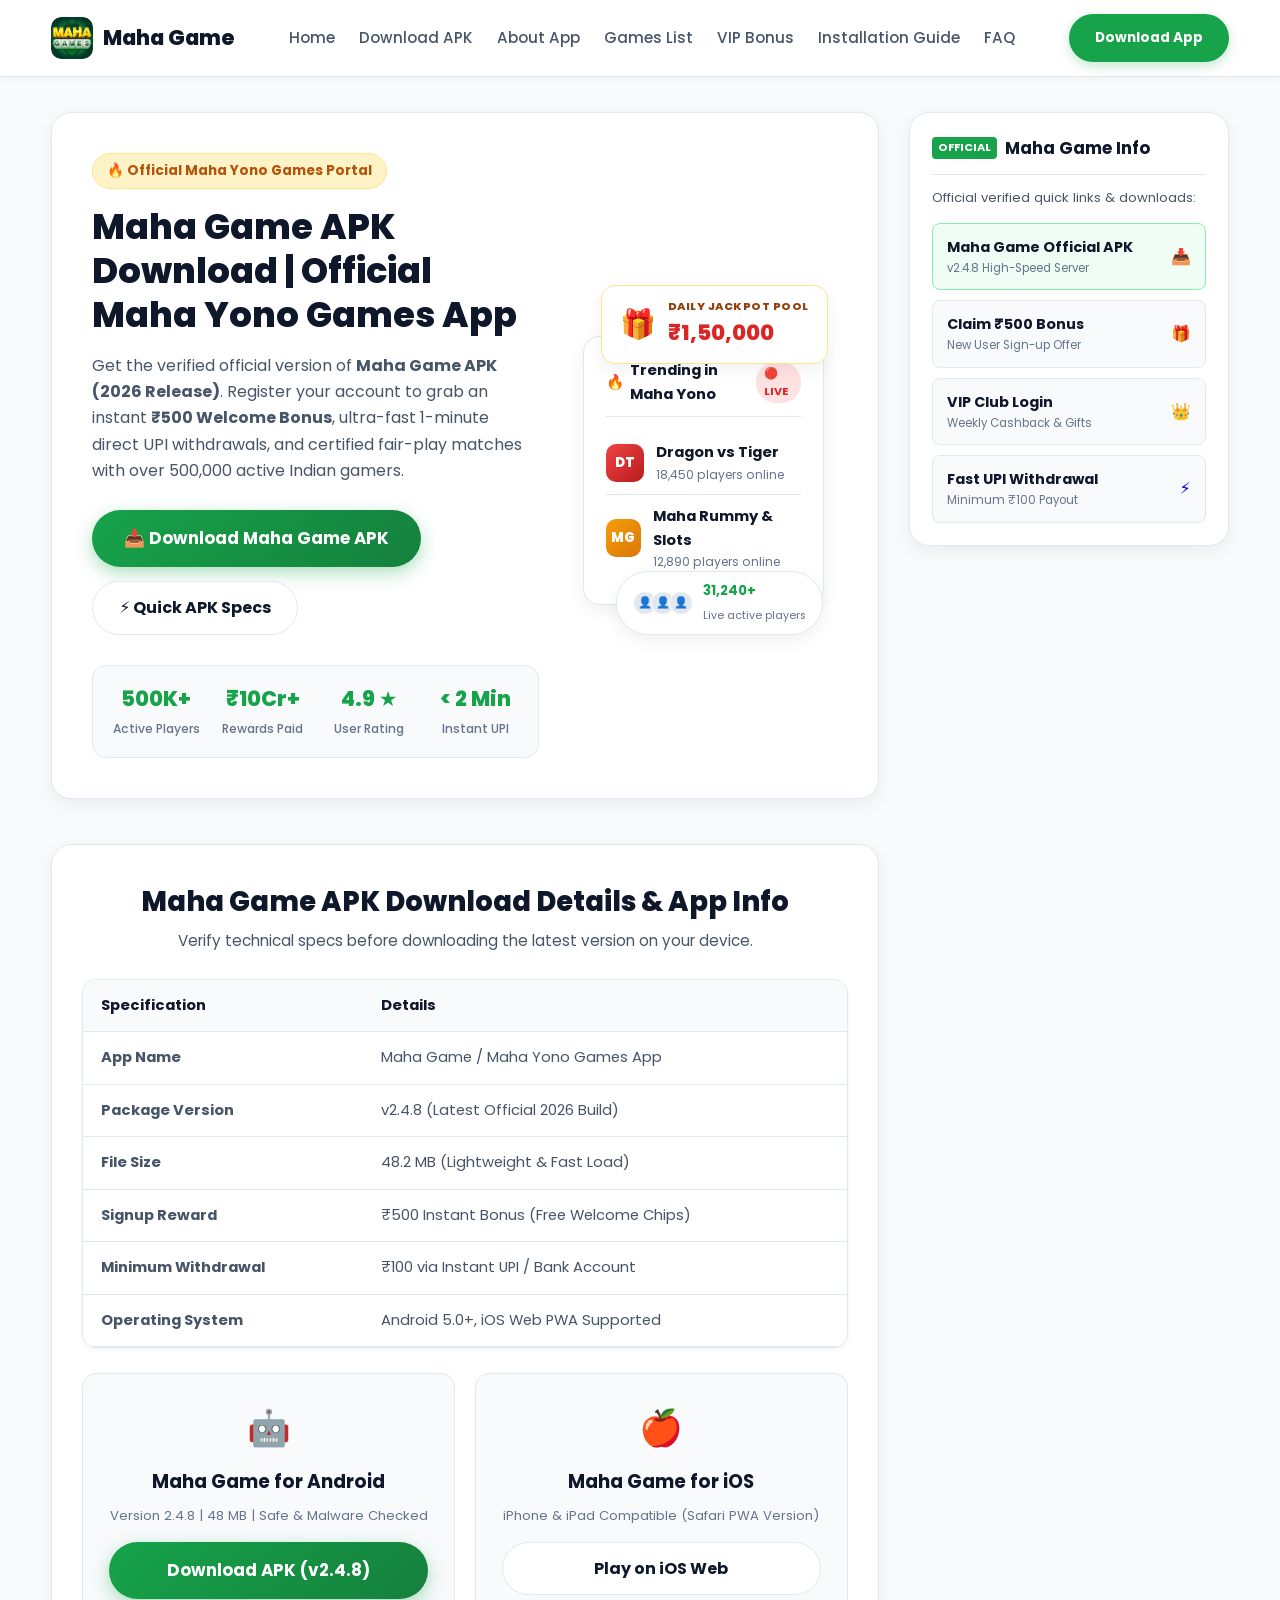
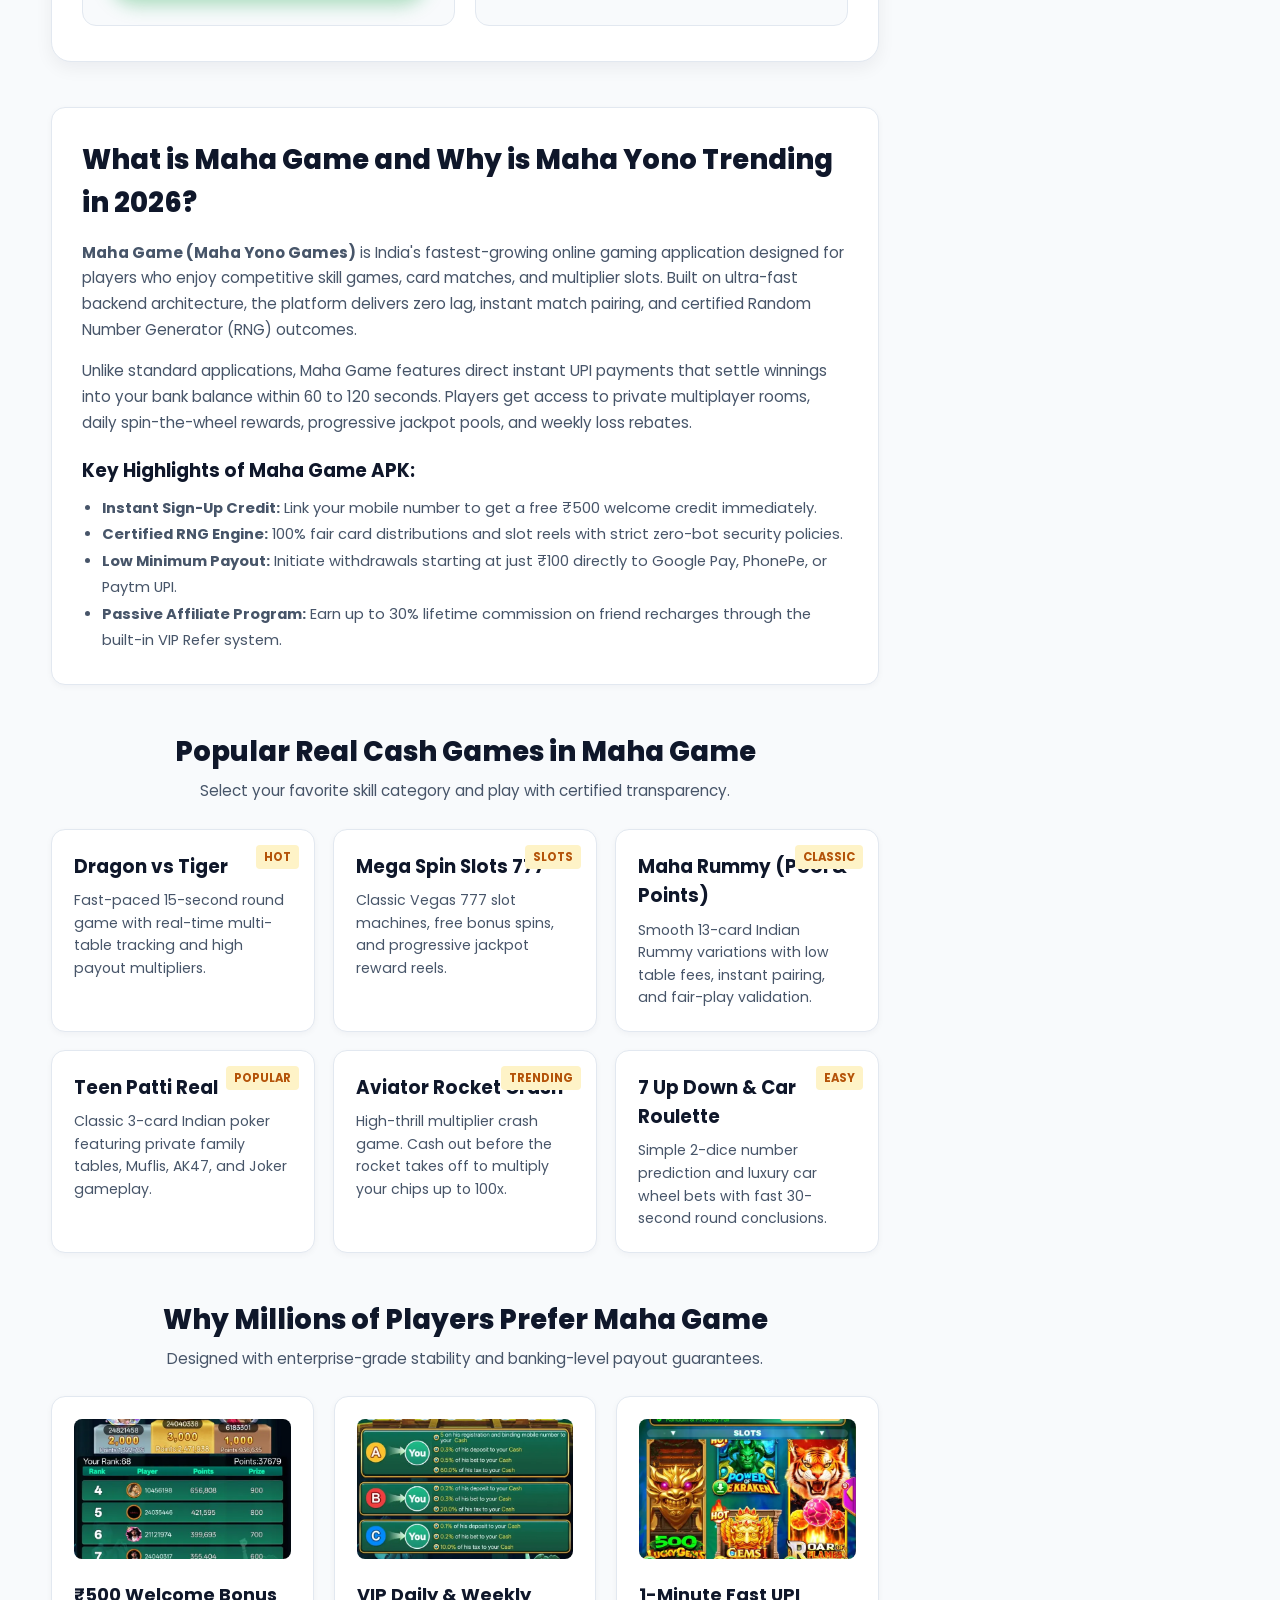
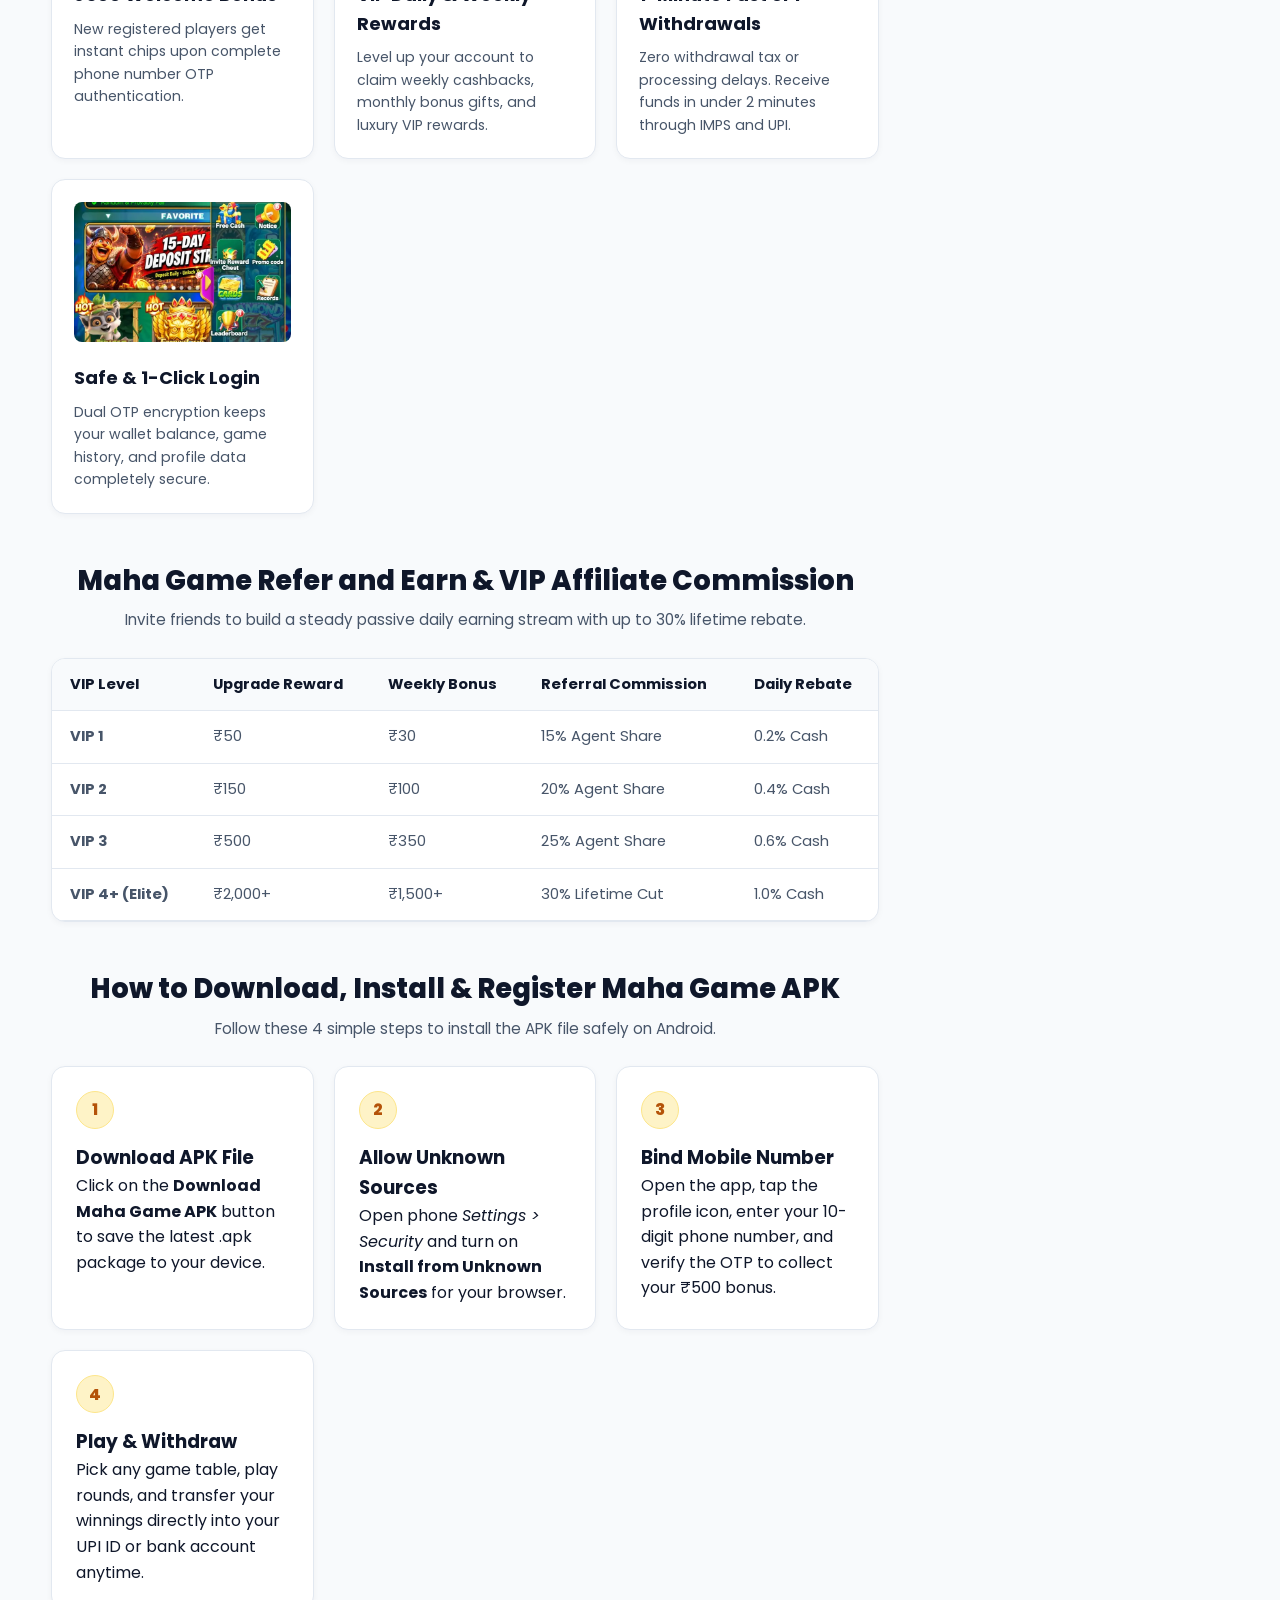
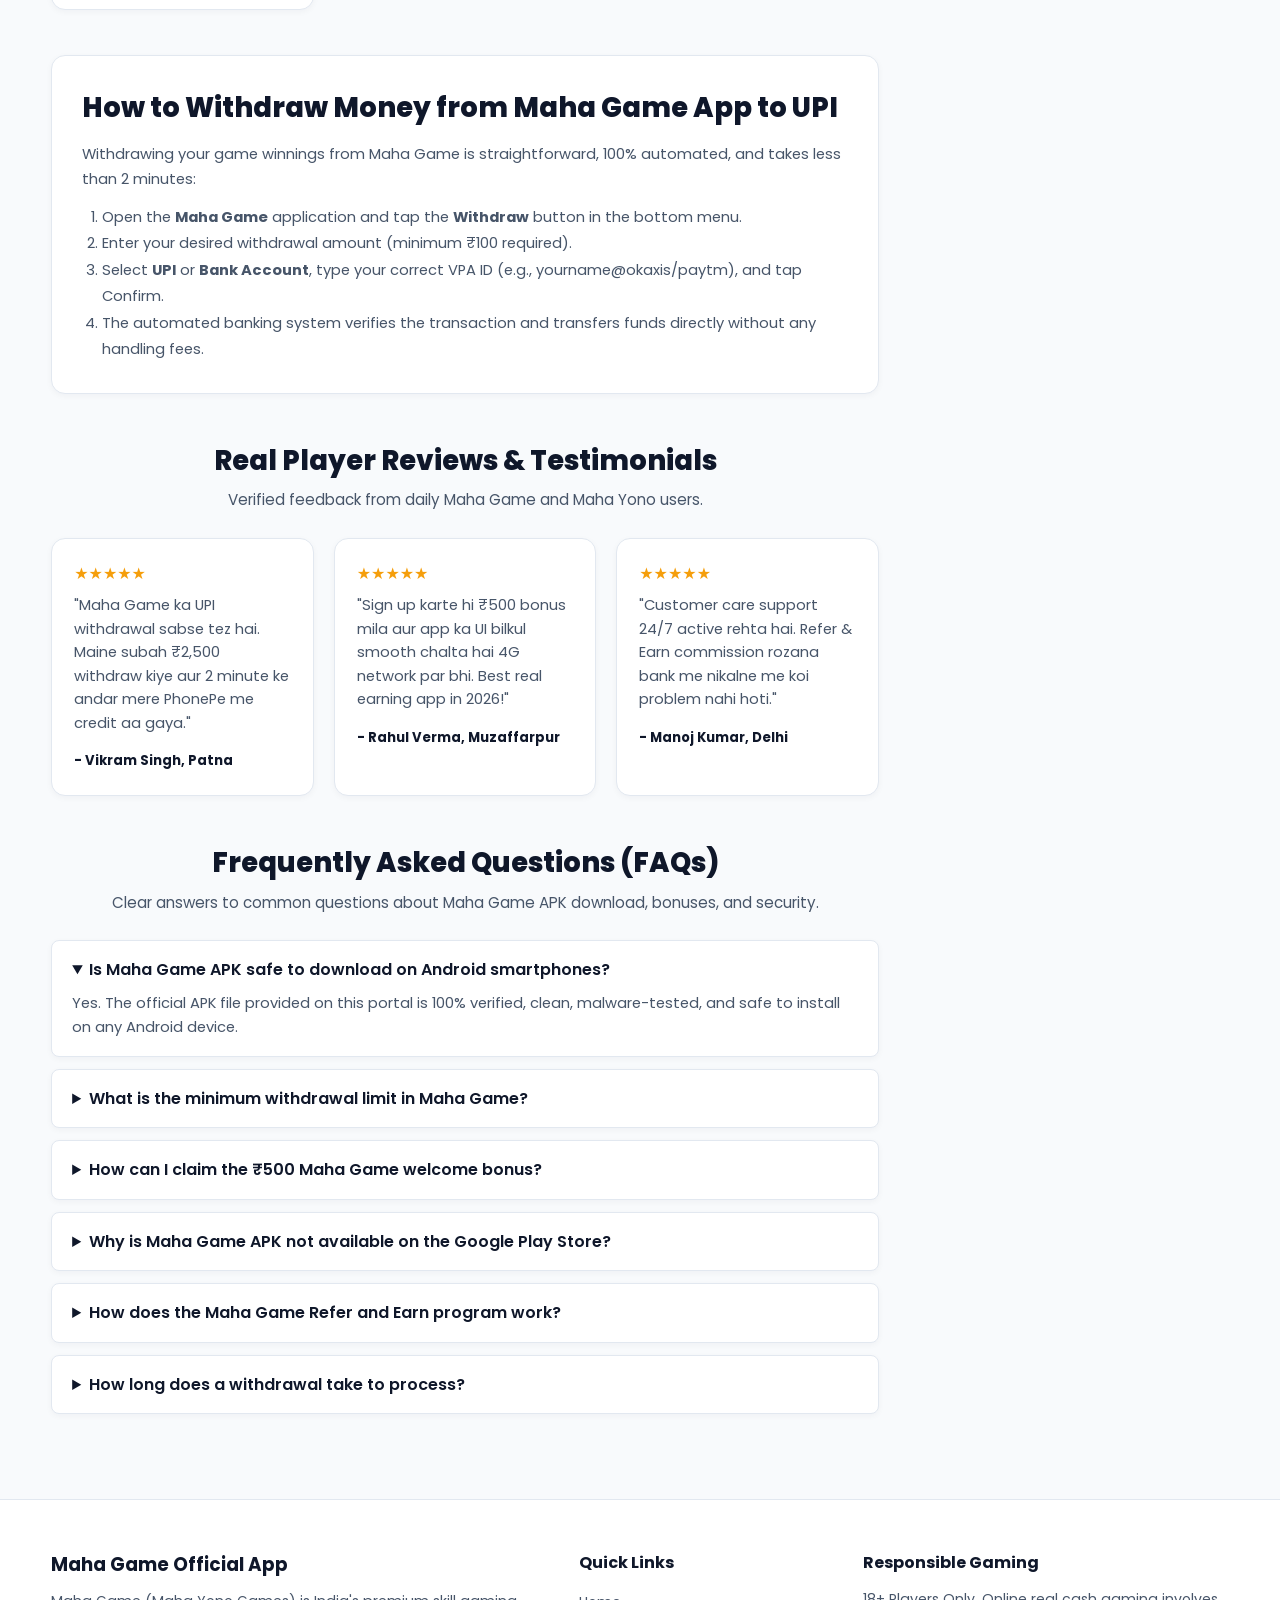
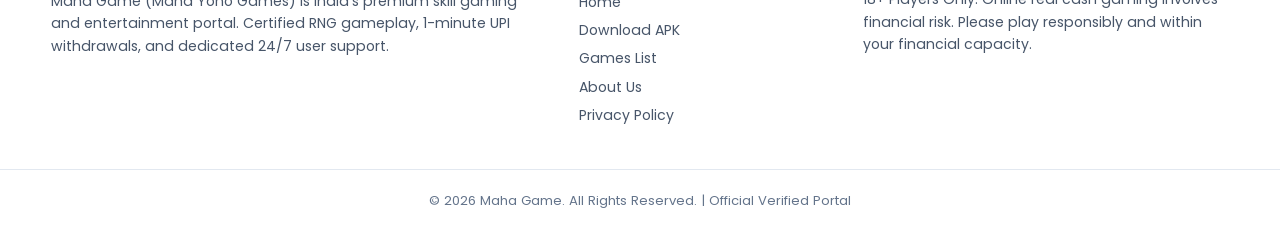
==== commit 27606a4f: "Update index.html" ====
--- a/index.html
+++ b/index.html
@@ -3,21 +3,21 @@
 <head>
     <meta charset="UTF-8">
     <meta name="viewport" content="width=device-width, initial-scale=1.0">
-    <title>Maha Game APK Download | Official Maha Games App 2026</title>
+    <title>Maha Game APK Download | Maha Yono Games App Official 2026</title>
     
-    <!-- High Ranking SEO Meta Tags -->
-    <meta name="title" content="Maha Game APK Download | Official Maha Games App 2026">
-    <meta name="description" content="Download official Maha Game APK (v2.4.8) for Android. Get instant ₹500 welcome bonus, 1-minute UPI withdrawals, and play verified Maha Yono Games online.">
-    <meta name="keywords" content="maha game, maha game apk, maha game download, maha games, maha yono games, maha game login, maha game app, maha games download apk">
+    <!-- High-Ranking SEO Meta Tags -->
+    <meta name="title" content="Maha Game APK Download | Maha Yono Games App Official 2026">
+    <meta name="description" content="Download official Maha Game APK (v2.4.8). Play trending Maha Yono Games, get instant ₹500 sign-up bonus, daily spin rewards, and 1-minute UPI withdrawals.">
+    <meta name="keywords" content="maha game, maha game apk, maha game download, maha games, maha yono games, maha game login, maha game app, maha yono apk download, maha game bonus">
     <meta name="robots" content="index, follow, max-snippet:-1, max-video-preview:-1, max-image-preview:large">
     <meta name="author" content="Maha Game Official">
 
     <!-- Canonical URL -->
     <link rel="canonical" href="https://mahagameapp.com/">
 
-    <!-- Open Graph for Social Media -->
-    <meta property="og:title" content="Maha Game APK Download | Official Maha Games App 2026">
-    <meta property="og:description" content="Download official Maha Game APK. Instant ₹500 welcome bonus, fast UPI withdrawals, and 100% verified gameplay.">
+    <!-- Open Graph Meta Tags -->
+    <meta property="og:title" content="Maha Game APK Download | Maha Yono Games Official">
+    <meta property="og:description" content="Download official Maha Game APK. Instant ₹500 welcome bonus, 1-minute UPI withdrawals, and verified fair gameplay.">
     <meta property="og:image" content="images/logo.webp">
     <meta property="og:url" content="https://mahagameapp.com/">
     <meta property="og:type" content="website">
@@ -25,7 +25,7 @@
     <link rel="icon" type="image/webp" href="images/logo.webp">
     <link rel="stylesheet" href="style.css">
 
-    <!-- Google Font -->
+    <!-- Google Fonts -->
     <link rel="preconnect" href="https://fonts.googleapis.com">
     <link rel="preconnect" href="https://fonts.gstatic.com" crossorigin>
     <link href="https://fonts.googleapis.com/css2?family=Poppins:wght@300;400;500;600;700;800&display=swap" rel="stylesheet">
@@ -37,16 +37,16 @@
       "@graph": [
         {
           "@type": "SoftwareApplication",
-          "name": "Maha Game Official APK",
-          "operatingSystem": "Android, iOS",
+          "name": "Maha Game (Maha Yono Games Official)",
+          "operatingSystem": "Android 5.0 and above, iOS Web",
           "applicationCategory": "GameApplication",
           "downloadUrl": "https://b-mahagames.com/?code=J24G3LTM7PL&t=1788603895",
           "softwareVersion": "2.4.8",
-          "fileSize": "48MB",
+          "fileSize": "48.2 MB",
           "aggregateRating": {
             "@type": "AggregateRating",
             "ratingValue": "4.9",
-            "ratingCount": "78540"
+            "ratingCount": "84210"
           },
           "offers": {
             "@type": "Offer",
@@ -59,34 +59,50 @@
           "mainEntity": [
             {
               "@type": "Question",
-              "name": "How to download the official Maha Game APK?",
+              "name": "How to download official Maha Game APK?",
               "acceptedAnswer": {
                 "@type": "Answer",
-                "text": "Click on the 'Download Maha Game APK' button on this page. Save the APK file, enable 'Install from Unknown Sources' in your Android security settings, and open the app to claim your ₹500 sign-up bonus."
+                "text": "Click on the 'Download Maha Game APK' button on this page to download the latest setup file. Open phone Settings > Security, allow 'Install from Unknown Sources', and complete the installation."
               }
             },
             {
               "@type": "Question",
-              "name": "What is the minimum withdrawal amount in Maha Game?",
+              "name": "How to claim ₹500 signup bonus in Maha Game?",
               "acceptedAnswer": {
                 "@type": "Answer",
-                "text": "The minimum withdrawal limit is ₹100. Winnings can be transferred instantly to your Bank Account, Google Pay, PhonePe, or Paytm UPI within 2 minutes."
+                "text": "Launch the Maha Game application, enter your 10-digit phone number, submit the SMS verification code (OTP), and your profile will be credited with ₹500 signup rewards instantly."
               }
             },
             {
               "@type": "Question",
-              "name": "Is Maha Game safe and malware-free?",
+              "name": "What is the minimum withdrawal limit in Maha Game app?",
               "acceptedAnswer": {
                 "@type": "Answer",
-                "text": "Yes, Maha Game APK is 100% verified, encrypted with secure OTP login protocols, and tested against viruses and malware."
+                "text": "The minimum withdrawal limit is ₹100. Payouts are sent directly to your linked UPI address (PhonePe, Google Pay, Paytm) or Indian bank account in under 2 minutes."
               }
             },
             {
               "@type": "Question",
-              "name": "How to earn money using Maha Game Refer & Earn?",
+              "name": "Is Maha Game APK safe and verified?",
               "acceptedAnswer": {
                 "@type": "Answer",
-                "text": "Share your unique referral link with friends. You can earn up to 30% lifetime agent recharge commission directly withdrawable to your UPI."
+                "text": "Yes, Maha Game APK is 100% clean, virus-checked, malware-free, and protected by end-to-end OTP authentication."
+              }
+            },
+            {
+              "@type": "Question",
+              "name": "What games are included inside Maha Yono Games?",
+              "acceptedAnswer": {
+                "@type": "Answer",
+                "text": "Maha Yono includes Dragon vs Tiger, Aviator Crash, 7 Up Down, Points Rummy, Teen Patti Real, Car Roulette, and 777 Jackpot Slots."
+              }
+            },
+            {
+              "@type": "Question",
+              "name": "How much can I earn from Maha Game Refer and Earn?",
+              "acceptedAnswer": {
+                "@type": "Answer",
+                "text": "You can earn up to 30% lifetime agent recharge commission along with weekly VIP bonuses and direct cash incentives for active referrals."
               }
             }
           ]
@@ -107,9 +123,10 @@
             <nav class="main-nav" id="mainNav">
                 <a href="#home">Home</a>
                 <a href="#download">Download APK</a>
-                <a href="#games">Games</a>
+                <a href="#overview">About App</a>
+                <a href="#games">Games List</a>
                 <a href="#vip">VIP Bonus</a>
-                <a href="#how-to-play">How to Play</a>
+                <a href="#how-to-play">Installation Guide</a>
                 <a href="#faq">FAQ</a>
             </nav>
             <div class="header-action">
@@ -127,16 +144,16 @@
             <!-- Hero Section -->
             <section class="hero-section" id="home">
                 <div class="hero-content">
-                    <span class="badge-tag">🔥 Official Verified Maha Game Portal</span>
-                    <h1>Maha Game APK Download - Official Maha Games App (2026)</h1>
-                    <p>Download the latest official version of <strong>Maha Game APK</strong>. Claim an instant <strong>₹500 Welcome Bonus</strong>, ultra-fast 1-minute UPI withdrawals, and certified fair-play games on India's most trusted gaming portal.</p>
+                    <span class="badge-tag">🔥 Official Maha Yono Games Portal</span>
+                    <h1>Maha Game APK Download | Official Maha Yono Games App</h1>
+                    <p>Get the verified official version of <strong>Maha Game APK (2026 Release)</strong>. Register your account to grab an instant <strong>₹500 Welcome Bonus</strong>, ultra-fast 1-minute direct UPI withdrawals, and certified fair-play matches with over 500,000 active Indian gamers.</p>
                     
                     <div class="hero-buttons">
                         <a href="https://b-mahagames.com/?code=J24G3LTM7PL&t=1788603895" target="_blank" rel="noopener noreferrer" class="btn btn-download-primary pulse">
                             📥 Download Maha Game APK
                         </a>
                         <a href="#download" class="btn btn-outline">
-                            ⚡ Quick APK Links
+                            ⚡ Quick APK Specs
                         </a>
                     </div>
 
@@ -161,7 +178,7 @@
                     </div>
                 </div>
 
-                <!-- Right Side of Hero: Live Widget Card -->
+                <!-- Right Side Interactive Box -->
                 <div class="hero-media interactive-hero-box">
                     <div class="floating-jackpot-card">
                         <div class="jackpot-icon">🎁</div>
@@ -175,7 +192,7 @@
                         <div class="hot-header">
                             <div class="hot-title">
                                 <span>🔥</span>
-                                <strong>Trending in Maha Game</strong>
+                                <strong>Trending in Maha Yono</strong>
                             </div>
                             <span class="live-pulse-badge">🔴 LIVE</span>
                         </div>
@@ -211,64 +228,122 @@
                 </div>
             </section>
 
-            <!-- Direct Download Section -->
+            <!-- Direct Download & Technical Information Table -->
             <section class="quick-download-box" id="download">
                 <div class="section-title">
-                    <h2>Direct Maha Game APK Download Links</h2>
-                    <p>Select your OS version to get the official 2026 release with maximum signup bonus.</p>
-                </div>
+                    <h2>Maha Game APK Download Details & App Info</h2>
+                    <p>Verify technical specs before downloading the latest version on your device.</p>
+                </div>
+
+                <div class="vip-table-wrapper" style="margin-bottom: 25px;">
+                    <table class="custom-table">
+                        <thead>
+                            <tr>
+                                <th>Specification</th>
+                                <th>Details</th>
+                            </tr>
+                        </thead>
+                        <tbody>
+                            <tr>
+                                <td><strong>App Name</strong></td>
+                                <td>Maha Game / Maha Yono Games App</td>
+                            </tr>
+                            <tr>
+                                <td><strong>Package Version</strong></td>
+                                <td>v2.4.8 (Latest Official 2026 Build)</td>
+                            </tr>
+                            <tr>
+                                <td><strong>File Size</strong></td>
+                                <td>48.2 MB (Lightweight & Fast Load)</td>
+                            </tr>
+                            <tr>
+                                <td><strong>Signup Reward</strong></td>
+                                <td>₹500 Instant Bonus (Free Welcome Chips)</td>
+                            </tr>
+                            <tr>
+                                <td><strong>Minimum Withdrawal</strong></td>
+                                <td>₹100 via Instant UPI / Bank Account</td>
+                            </tr>
+                            <tr>
+                                <td><strong>Operating System</strong></td>
+                                <td>Android 5.0+, iOS Web PWA Supported</td>
+                            </tr>
+                        </tbody>
+                    </table>
+                </div>
+
                 <div class="download-cards-grid">
                     <div class="dl-card">
                         <div class="dl-icon">🤖</div>
                         <h3>Maha Game for Android</h3>
-                        <p class="dl-meta">Version 2.4.8 | 48 MB | Safe & Verified</p>
+                        <p class="dl-meta">Version 2.4.8 | 48 MB | Safe & Malware Checked</p>
                         <a href="https://b-mahagames.com/?code=J24G3LTM7PL&t=1788603895" target="_blank" rel="noopener noreferrer" class="btn btn-download-primary full-width">Download APK (v2.4.8)</a>
                     </div>
                     <div class="dl-card">
                         <div class="dl-icon">🍎</div>
                         <h3>Maha Game for iOS</h3>
-                        <p class="dl-meta">iPhone & iPad Compatible (Safari PWA)</p>
+                        <p class="dl-meta">iPhone & iPad Compatible (Safari PWA Version)</p>
                         <a href="https://b-mahagames.com/?code=J24G3LTM7PL&t=1788603895" target="_blank" rel="noopener noreferrer" class="btn btn-outline full-width">Play on iOS Web</a>
                     </div>
                 </div>
+            </section>
+
+            <!-- High-Density SEO Content Overview Block -->
+            <section class="feature-box" id="overview" style="padding: 30px;">
+                <div class="section-title" style="text-align: left; margin-bottom: 15px;">
+                    <h2>What is Maha Game and Why is Maha Yono Trending in 2026?</h2>
+                </div>
+                <p style="color: var(--text-secondary); margin-bottom: 15px; font-size: 0.95rem; line-height: 1.7;">
+                    <strong>Maha Game (Maha Yono Games)</strong> is India's fastest-growing online gaming application designed for players who enjoy competitive skill games, card matches, and multiplier slots. Built on ultra-fast backend architecture, the platform delivers zero lag, instant match pairing, and certified Random Number Generator (RNG) outcomes.
+                </p>
+                <p style="color: var(--text-secondary); margin-bottom: 15px; font-size: 0.95rem; line-height: 1.7;">
+                    Unlike standard applications, Maha Game features direct instant UPI payments that settle winnings into your bank balance within 60 to 120 seconds. Players get access to private multiplayer rooms, daily spin-the-wheel rewards, progressive jackpot pools, and weekly loss rebates.
+                </p>
+                <h3 style="color: var(--text-primary); font-size: 1.15rem; margin-top: 20px; margin-bottom: 10px;">Key Highlights of Maha Game APK:</h3>
+                <ul style="color: var(--text-secondary); padding-left: 20px; line-height: 1.8; font-size: 0.92rem;">
+                    <li><strong>Instant Sign-Up Credit:</strong> Link your mobile number to get a free ₹500 welcome credit immediately.</li>
+                    <li><strong>Certified RNG Engine:</strong> 100% fair card distributions and slot reels with strict zero-bot security policies.</li>
+                    <li><strong>Low Minimum Payout:</strong> Initiate withdrawals starting at just ₹100 directly to Google Pay, PhonePe, or Paytm UPI.</li>
+                    <li><strong>Passive Affiliate Program:</strong> Earn up to 30% lifetime commission on friend recharges through the built-in VIP Refer system.</li>
+                </ul>
             </section>
 
             <!-- Available Games Directory -->
             <section class="games-directory-section" id="games">
                 <div class="section-title">
-                    <h2>Popular Games in Maha Game APK</h2>
-                    <p>Play real cash games certified by Random Number Generator (RNG) with zero bots.</p>
+                    <h2>Popular Real Cash Games in Maha Game</h2>
+                    <p>Select your favorite skill category and play with certified transparency.</p>
                 </div>
                 <div class="games-category-grid">
                     <div class="game-item-card">
                         <div class="game-item-badge">HOT</div>
                         <h3>Dragon vs Tiger</h3>
-                        <p>Fast 15-second prediction battle featuring live tables, high multipliers, and instant cash wins.</p>
+                        <p>Fast-paced 15-second round game with real-time multi-table tracking and high payout multipliers.</p>
                     </div>
                     <div class="game-item-card">
                         <div class="game-item-badge">SLOTS</div>
                         <h3>Mega Spin Slots 777</h3>
-                        <p>Spin classic Vegas 777 reels, bonus wheels, and grand progressive jackpot machines.</p>
+                        <p>Classic Vegas 777 slot machines, free bonus spins, and progressive jackpot reward reels.</p>
                     </div>
                     <div class="game-item-card">
                         <div class="game-item-badge">CLASSIC</div>
-                        <h3>Maha Rummy Points & Pool</h3>
-                        <p>Smooth 13-card Points, Pool, and Deals Rummy with lightning-fast tables and real players.</p>
+                        <h3>Maha Rummy (Pool & Points)</h3>
+                        <p>Smooth 13-card Indian Rummy variations with low table fees, instant pairing, and fair-play validation.</p>
                     </div>
                     <div class="game-item-card">
                         <div class="game-item-badge">POPULAR</div>
                         <h3>Teen Patti Real</h3>
-                        <p>Authentic 3-card Indian poker with private tables, Muflis, AK47, and Joker variations.</p>
+                        <p>Classic 3-card Indian poker featuring private family tables, Muflis, AK47, and Joker gameplay.</p>
                     </div>
                     <div class="game-item-card">
                         <div class="game-item-badge">TRENDING</div>
-                        <h3>Aviator Crash Game</h3>
-                        <p>Cash out before the rocket crashes! Multiply your chips from 1.5x up to 100x every single round.</p>
+                        <h3>Aviator Rocket Crash</h3>
+                        <p>High-thrill multiplier crash game. Cash out before the rocket takes off to multiply your chips up to 100x.</p>
                     </div>
                     <div class="game-item-card">
                         <div class="game-item-badge">EASY</div>
                         <h3>7 Up Down & Car Roulette</h3>
-                        <p>Predict lucky dice roll numbers or high-paying luxury cars to multiply your wallet points instantly.</p>
+                        <p>Simple 2-dice number prediction and luxury car wheel bets with fast 30-second round conclusions.</p>
                     </div>
                 </div>
             </section>
@@ -276,30 +351,30 @@
             <!-- Features Section -->
             <section class="features-section" id="features">
                 <div class="section-title">
-                    <h2>Why Choose Maha Game Official App?</h2>
-                    <p>India's highest rated platform built for speed, instant withdrawals, and bank-grade security.</p>
+                    <h2>Why Millions of Players Prefer Maha Game</h2>
+                    <p>Designed with enterprise-grade stability and banking-level payout guarantees.</p>
                 </div>
 
                 <div class="features-grid">
                     <div class="feature-box">
-                        <img src="images/bonus.webp" alt="Daily Welcome Bonus" width="240" height="140" loading="lazy">
+                        <img src="images/bonus.webp" alt="Maha Game Daily Bonus" width="240" height="140" loading="lazy">
                         <h3>₹500 Welcome Bonus</h3>
-                        <p>Get instant cash chips right after phone number OTP verification. No deposit mandatory for initial bonus.</p>
+                        <p>New registered players get instant chips upon complete phone number OTP authentication.</p>
                     </div>
                     <div class="feature-box">
-                        <img src="images/reward.webp" alt="VIP Loyalty Program" width="240" height="140" loading="lazy">
+                        <img src="images/reward.webp" alt="Maha Game VIP Loyalty Program" width="240" height="140" loading="lazy">
                         <h3>VIP Daily & Weekly Rewards</h3>
-                        <p>Unlock VIP status to get daily login rewards, weekly loss cashback, and direct account manager support.</p>
+                        <p>Level up your account to claim weekly cashbacks, monthly bonus gifts, and luxury VIP rewards.</p>
                     </div>
                     <div class="feature-box">
-                        <img src="images/withdraw.webp" alt="Instant Withdrawals" width="240" height="140" loading="lazy">
+                        <img src="images/withdraw.webp" alt="Maha Game Instant Withdrawals" width="240" height="140" loading="lazy">
                         <h3>1-Minute Fast UPI Withdrawals</h3>
-                        <p>Zero withdrawal tax or delays. Direct transfer into PhonePe, Google Pay, Paytm, and all Indian banks.</p>
+                        <p>Zero withdrawal tax or processing delays. Receive funds in under 2 minutes through IMPS and UPI.</p>
                     </div>
                     <div class="feature-box">
-                        <img src="images/login.webp" alt="Secure OTP Login" width="240" height="140" loading="lazy">
-                        <h3>100% Safe & Encrypted Login</h3>
-                        <p>Dual-factor OTP protection keeps your wallet cash, game history, and data safe from unauthorized access.</p>
+                        <img src="images/login.webp" alt="Maha Game Safe OTP Login" width="240" height="140" loading="lazy">
+                        <h3>Safe & 1-Click Login</h3>
+                        <p>Dual OTP encryption keeps your wallet balance, game history, and profile data completely secure.</p>
                     </div>
                 </div>
             </section>
@@ -307,8 +382,8 @@
             <!-- VIP & Refer Section -->
             <section class="vip-referral-section" id="vip">
                 <div class="section-title">
-                    <h2>Maha Game Refer and Earn & VIP Program</h2>
-                    <p>Build your daily passive income stream with up to 30% lifetime affiliate commissions.</p>
+                    <h2>Maha Game Refer and Earn & VIP Affiliate Commission</h2>
+                    <p>Invite friends to build a steady passive daily earning stream with up to 30% lifetime rebate.</p>
                 </div>
                 <div class="vip-table-wrapper">
                     <table class="custom-table">
@@ -326,21 +401,21 @@
                                 <td><strong>VIP 1</strong></td>
                                 <td>₹50</td>
                                 <td>₹30</td>
-                                <td>15% Commission</td>
+                                <td>15% Agent Share</td>
                                 <td>0.2% Cash</td>
                             </tr>
                             <tr>
                                 <td><strong>VIP 2</strong></td>
                                 <td>₹150</td>
                                 <td>₹100</td>
-                                <td>20% Commission</td>
+                                <td>20% Agent Share</td>
                                 <td>0.4% Cash</td>
                             </tr>
                             <tr>
                                 <td><strong>VIP 3</strong></td>
                                 <td>₹500</td>
                                 <td>₹350</td>
-                                <td>25% Commission</td>
+                                <td>25% Agent Share</td>
                                 <td>0.6% Cash</td>
                             </tr>
                             <tr>
@@ -355,57 +430,73 @@
                 </div>
             </section>
 
-            <!-- Guide Section -->
+            <!-- Step-by-Step Installation Guide -->
             <section class="guide-section" id="how-to-play">
                 <div class="section-title">
-                    <h2>How to Download, Install & Register Maha Game</h2>
-                    <p>Follow these 4 simple steps to start playing in 2 minutes.</p>
+                    <h2>How to Download, Install & Register Maha Game APK</h2>
+                    <p>Follow these 4 simple steps to install the APK file safely on Android.</p>
                 </div>
 
                 <div class="steps-container">
                     <div class="step-card">
                         <div class="step-badge">1</div>
-                        <h3>Download APK</h3>
-                        <p>Tap the <strong>Download Maha Game APK</strong> button on this official page to download the latest setup file.</p>
+                        <h3>Download APK File</h3>
+                        <p>Click on the <strong>Download Maha Game APK</strong> button to save the latest <code>.apk</code> package to your device.</p>
                     </div>
                     <div class="step-card">
                         <div class="step-badge">2</div>
-                        <h3>Enable Unknown Sources</h3>
-                        <p>Open phone <em>Settings > Security</em> and allow installation from browser / unknown sources.</p>
+                        <h3>Allow Unknown Sources</h3>
+                        <p>Open phone <em>Settings > Security</em> and turn on <strong>Install from Unknown Sources</strong> for your browser.</p>
                     </div>
                     <div class="step-card">
                         <div class="step-badge">3</div>
-                        <h3>Register Phone Number</h3>
-                        <p>Open the app, enter your 10-digit mobile number, type the OTP received, and receive your ₹500 bonus immediately.</p>
+                        <h3>Bind Mobile Number</h3>
+                        <p>Open the app, tap the profile icon, enter your 10-digit phone number, and verify the OTP to collect your ₹500 bonus.</p>
                     </div>
                     <div class="step-card">
                         <div class="step-badge">4</div>
                         <h3>Play & Withdraw</h3>
-                        <p>Choose your game, play rounds, and withdraw your earnings directly to your UPI ID or bank account instantly.</p>
-                    </div>
-                </div>
-            </section>
-
-            <!-- Reviews -->
+                        <p>Pick any game table, play rounds, and transfer your winnings directly into your UPI ID or bank account anytime.</p>
+                    </div>
+                </div>
+            </section>
+
+            <!-- In-Depth Withdrawal Guide -->
+            <section class="feature-box" style="padding: 30px;">
+                <div class="section-title" style="text-align: left; margin-bottom: 12px;">
+                    <h2>How to Withdraw Money from Maha Game App to UPI</h2>
+                </div>
+                <p style="color: var(--text-secondary); margin-bottom: 12px; font-size: 0.92rem; line-height: 1.7;">
+                    Withdrawing your game winnings from Maha Game is straightforward, 100% automated, and takes less than 2 minutes:
+                </p>
+                <ol style="color: var(--text-secondary); padding-left: 20px; line-height: 1.8; font-size: 0.92rem;">
+                    <li>Open the <strong>Maha Game</strong> application and tap the <strong>Withdraw</strong> button in the bottom menu.</li>
+                    <li>Enter your desired withdrawal amount (minimum ₹100 required).</li>
+                    <li>Select <strong>UPI</strong> or <strong>Bank Account</strong>, type your correct VPA ID (e.g., yourname@okaxis/paytm), and tap Confirm.</li>
+                    <li>The automated banking system verifies the transaction and transfers funds directly without any handling fees.</li>
+                </ol>
+            </section>
+
+            <!-- Real Player Reviews -->
             <section class="reviews-section">
                 <div class="section-title">
                     <h2>Real Player Reviews & Testimonials</h2>
-                    <p>Join over 500,000+ satisfied players across India.</p>
+                    <p>Verified feedback from daily Maha Game and Maha Yono users.</p>
                 </div>
                 <div class="reviews-grid">
                     <div class="review-card">
                         <div class="review-stars">★★★★★</div>
-                        <p class="review-text">"Maha Game ka UPI withdrawal bohot tez hai. Maine subah request dali aur 1 minute ke andar mere PhonePe me credit ho gaya."</p>
+                        <p class="review-text">"Maha Game ka UPI withdrawal sabse tez hai. Maine subah ₹2,500 withdraw kiye aur 2 minute ke andar mere PhonePe me credit aa gaya."</p>
                         <span class="reviewer-name">- Vikram Singh, Patna</span>
                     </div>
                     <div class="review-card">
                         <div class="review-stars">★★★★★</div>
-                        <p class="review-text">"Sign up karte hi ₹500 bonus mila. App ka interface bohot clean aur fast hai, bilkul lag nahi karta."</p>
+                        <p class="review-text">"Sign up karte hi ₹500 bonus mila aur app ka UI bilkul smooth chalta hai 4G network par bhi. Best real earning app in 2026!"</p>
                         <span class="reviewer-name">- Rahul Verma, Muzaffarpur</span>
                     </div>
                     <div class="review-card">
                         <div class="review-stars">★★★★★</div>
-                        <p class="review-text">"Refer and earn system sach me kamaal ka hai. Har dost ke join karne par daily commission sidha bank me nikal sakte hain."</p>
+                        <p class="review-text">"Customer care support 24/7 active rehta hai. Refer & Earn commission rozana bank me nikalne me koi problem nahi hoti."</p>
                         <span class="reviewer-name">- Manoj Kumar, Delhi</span>
                     </div>
                 </div>
@@ -414,30 +505,34 @@
             <!-- FAQ Section -->
             <section class="faq-section" id="faq">
                 <div class="section-title">
-                    <h2>Frequently Asked Questions (FAQ)</h2>
-                    <p>Common questions answered about Maha Game APK, login, bonuses, and withdrawals.</p>
+                    <h2>Frequently Asked Questions (FAQs)</h2>
+                    <p>Clear answers to common questions about Maha Game APK download, bonuses, and security.</p>
                 </div>
 
                 <div class="faq-accordion">
                     <details class="faq-item" open>
-                        <summary>Is Maha Game APK safe to download?</summary>
-                        <p>Yes. The APK available on this official website is 100% verified, clean, and free of spyware or malware.</p>
+                        <summary>Is Maha Game APK safe to download on Android smartphones?</summary>
+                        <p>Yes. The official APK file provided on this portal is 100% verified, clean, malware-tested, and safe to install on any Android device.</p>
                     </details>
                     <details class="faq-item">
                         <summary>What is the minimum withdrawal limit in Maha Game?</summary>
-                        <p>The minimum withdrawal limit is only ₹100. You can transfer funds directly to any UPI ID (PhonePe, Google Pay, Paytm) or Bank Account with 0% commission fees.</p>
+                        <p>The minimum withdrawal limit is ₹100. Funds can be withdrawn directly to your Bank Account, Google Pay, PhonePe, or Paytm UPI with 0% deduction charges.</p>
                     </details>
                     <details class="faq-item">
-                        <summary>How can I claim the ₹500 welcome bonus?</summary>
-                        <p>Download the official Maha Game APK, open the application, link your mobile number via OTP, and the ₹500 bonus will be credited to your game wallet automatically.</p>
+                        <summary>How can I claim the ₹500 Maha Game welcome bonus?</summary>
+                        <p>Download and open the official APK, link your mobile number using SMS OTP authentication, and the ₹500 welcome bonus will be credited into your wallet balance immediately.</p>
                     </details>
                     <details class="faq-item">
-                        <summary>How does the Maha Game Refer & Earn program work?</summary>
-                        <p>Share your personal invite link from the app with friends or social channels. Whenever someone registers and plays, you earn up to 30% lifetime agent recharge commission directly withdrawable to your bank.</p>
+                        <summary>Why is Maha Game APK not available on the Google Play Store?</summary>
+                        <p>Due to Google Play policies regarding real cash gaming applications in India, verified APK installations are provided directly through our official secure servers.</p>
                     </details>
                     <details class="faq-item">
-                        <summary>Is Maha Game available on the Google Play Store?</summary>
-                        <p>Due to Google Play policies regarding real cash gaming apps in India, the official version is distributed directly as an APK file through this verified website.</p>
+                        <summary>How does the Maha Game Refer and Earn program work?</summary>
+                        <p>Share your exclusive Maha Game referral link with friends. Whenever they register and deposit, you will receive up to 30% lifetime agent recharge commission directly withdrawable to your UPI ID.</p>
+                    </details>
+                    <details class="faq-item">
+                        <summary>How long does a withdrawal take to process?</summary>
+                        <p>All UPI and IMPS withdrawals are automated and processed in under 2 minutes, 24 hours a day, 7 days a week.</p>
                     </details>
                 </div>
             </section>
@@ -460,7 +555,7 @@
                 <a href="https://b-mahagames.com/?code=J24G3LTM7PL&t=1788603895" target="_blank" rel="noopener noreferrer" class="game-link-card highlight-card">
                     <div class="game-info">
                         <span class="game-domain">Maha Game Official APK</span>
-                        <span class="game-tagline">Direct High-Speed Server</span>
+                        <span class="game-tagline">v2.4.8 High-Speed Server</span>
                     </div>
                     <span class="arrow-icon">📥</span>
                 </a>
@@ -505,7 +600,7 @@
         <div class="container footer-content">
             <div class="footer-brand">
                 <h3>Maha Game Official App</h3>
-                <p>Maha Game is India's premium skill gaming and entertainment platform. Enjoy certified fair play, instant UPI withdrawals, and dedicated 24/7 customer support.</p>
+                <p>Maha Game (Maha Yono Games) is India's premium skill gaming and entertainment portal. Certified RNG gameplay, 1-minute UPI withdrawals, and dedicated 24/7 user support.</p>
             </div>
             <div class="footer-links">
                 <h4>Quick Links</h4>
@@ -519,7 +614,7 @@
             </div>
             <div class="footer-legal">
                 <h4>Responsible Gaming</h4>
-                <p>18+ Players Only. Online gaming involves financial risk. Please play responsibly and within your personal limits.</p>
+                <p>18+ Players Only. Online real cash gaming involves financial risk. Please play responsibly and within your financial capacity.</p>
             </div>
         </div>
         <div class="footer-bottom">
--- a/style.css
+++ b/style.css
@@ -1,26 +1,34 @@
-/* --- Reset & Global Variables --- */
+/* --- Clean White Theme & Design Variables --- */
 :root {
-    --primary-gold: #ffb703;
-    --primary-orange: #fb8500;
-    --primary-dark: #0f172a;
-    --secondary-dark: #1e293b;
-    --card-bg: #1e293b;
-    --accent-blue: #0284c7;
-    --accent-green: #10b981;
-    --text-light: #f8fafc;
-    --text-muted: #94a3b8;
-    --border-color: #334155;
-    --radius-sm: 6px;
-    --radius-md: 12px;
-    --radius-lg: 16px;
-    --shadow: 0 10px 25px rgba(0, 0, 0, 0.3);
+    --bg-page: #f8fafc;
+    --bg-white: #ffffff;
+    --text-primary: #0f172a;
+    --text-secondary: #475569;
+    --text-muted: #64748b;
+    --border-color: #e2e8f0;
+    --border-hover: #cbd5e1;
+    
+    /* Vibrant Action Accents */
+    --color-gold: #d97706;
+    --color-gold-light: #fef3c7;
+    --btn-green: #16a34a;
+    --btn-green-hover: #15803d;
+    --btn-gold: #f59e0b;
+    --btn-gold-hover: #d97706;
+    
+    --radius-sm: 8px;
+    --radius-md: 14px;
+    --radius-lg: 20px;
+    --shadow-sm: 0 2px 6px rgba(15, 23, 42, 0.04);
+    --shadow-md: 0 6px 18px rgba(15, 23, 42, 0.06);
+    --shadow-lg: 0 12px 30px rgba(15, 23, 42, 0.08);
 }
 
 * {
     margin: 0;
     padding: 0;
     box-sizing: border-box;
-    font-family: 'Poppins', sans-serif;
+    font-family: 'Poppins', system-ui, -apple-system, sans-serif;
 }
 
 html {
@@ -30,8 +38,8 @@
 }
 
 body {
-    background-color: var(--primary-dark);
-    color: var(--text-light);
+    background-color: var(--bg-page);
+    color: var(--text-primary);
     line-height: 1.6;
     max-width: 100%;
     overflow-x: hidden;
@@ -41,18 +49,18 @@
 
 .container {
     width: 92%;
-    max-width: 1280px;
+    max-width: 1240px;
     margin: 0 auto;
 }
 
-/* --- Header / Navbar --- */
+/* --- Header / Navbar (Clean White) --- */
 .site-header {
-    background: rgba(15, 23, 42, 0.95);
-    backdrop-filter: blur(8px);
+    background: #ffffff;
     position: sticky;
     top: 0;
     z-index: 1000;
     border-bottom: 1px solid var(--border-color);
+    box-shadow: var(--shadow-sm);
     width: 100%;
 }
 
@@ -60,71 +68,86 @@
     display: flex;
     justify-content: space-between;
     align-items: center;
-    padding: 12px 0;
+    padding: 14px 0;
+    gap: 15px;
+}
+
+.brand-logo {
+    display: flex;
+    align-items: center;
     gap: 10px;
-}
-
-.brand-logo {
-    display: flex;
-    align-items: center;
-    gap: 8px;
     text-decoration: none;
-    color: var(--text-light);
-    font-weight: 700;
-    font-size: 1.2rem;
+    color: var(--text-primary);
+    font-weight: 800;
+    font-size: 1.3rem;
     flex-shrink: 0;
 }
 
 .brand-logo img {
-    border-radius: 50%;
+    border-radius: 10px;
     display: block;
 }
 
 .main-nav {
     display: flex;
-    gap: 20px;
+    gap: 24px;
 }
 
 .main-nav a {
-    color: var(--text-muted);
+    color: var(--text-secondary);
     text-decoration: none;
     font-weight: 500;
     font-size: 0.95rem;
-    transition: 0.2s;
+    transition: color 0.2s ease;
 }
 
 .main-nav a:hover {
-    color: var(--primary-gold);
-}
-
-/* Header Right Actions */
+    color: var(--btn-green);
+}
+
 .header-action {
     display: flex;
     align-items: center;
-    gap: 10px;
+    gap: 12px;
     flex-shrink: 0;
+}
+
+.btn-download-header {
+    background: var(--btn-green);
+    color: #ffffff;
+    font-size: 0.85rem;
+    font-weight: 700;
+    padding: 8px 18px;
+    border-radius: 30px;
+    text-decoration: none;
+    box-shadow: 0 4px 12px rgba(22, 163, 74, 0.25);
+    transition: 0.2s ease;
+}
+
+.btn-download-header:hover {
+    background: var(--btn-green-hover);
+    transform: translateY(-1px);
 }
 
 .menu-toggle {
     display: none;
     background: none;
     border: none;
-    color: #fff;
+    color: var(--text-primary);
     font-size: 1.8rem;
     cursor: pointer;
     line-height: 1;
-    padding: 2px 5px;
-}
-
-/* --- Layout Structure: Content + Right Sidebar --- */
+    padding: 2px 6px;
+}
+
+/* --- Layout Grid --- */
 .page-layout {
     display: grid;
-    grid-template-columns: 1fr 340px;
+    grid-template-columns: 1fr 320px;
     gap: 30px;
-    padding: 30px 0;
+    padding: 35px 0;
     position: relative;
     max-width: 100%;
-    overflow: hidden;
 }
 
 .main-content {
@@ -134,111 +157,44 @@
     min-width: 0;
 }
 
-/* --- Standard Buttons --- */
+/* --- Common Buttons --- */
 .btn {
     display: inline-flex;
     align-items: center;
     justify-content: center;
-    padding: 12px 24px;
-    border-radius: var(--radius-md);
-    font-weight: 600;
+    padding: 13px 26px;
+    border-radius: 30px;
+    font-weight: 700;
     text-decoration: none;
-    transition: all 0.3s ease;
+    transition: all 0.25s ease;
     cursor: pointer;
     border: none;
-    position: relative;
-    max-width: 100%;
-    white-space: normal;
-}
-
-.btn-primary {
-    background: linear-gradient(135deg, #ffb703, #fb8500);
-    color: #000;
-    font-weight: 700;
-    border-radius: 30px;
-    box-shadow: 0 4px 15px rgba(251, 133, 0, 0.3);
-}
-
-.btn-primary:hover {
+}
+
+.btn-download-primary {
+    background: linear-gradient(135deg, #16a34a 0%, #15803d 100%);
+    color: #ffffff;
+    font-size: 1.05rem;
+    padding: 15px 32px;
+    box-shadow: 0 6px 18px rgba(22, 163, 74, 0.35);
+}
+
+.btn-download-primary:hover {
+    background: linear-gradient(135deg, #15803d 0%, #166534 100%);
     transform: translateY(-2px);
-    box-shadow: 0 0 20px rgba(255, 183, 3, 0.7), 0 0 35px rgba(251, 133, 0, 0.5);
-    background: linear-gradient(135deg, #ffd166, #ff9f1c);
-}
-
-.btn-download-gold {
-    background: #0f172a;
-    color: #fff;
-    font-size: 1.1rem;
-    padding: 16px 34px;
-    border-radius: 50px;
-    position: relative;
-    z-index: 1;
-    overflow: hidden;
-    box-shadow: 0 8px 25px rgba(0, 0, 0, 0.5);
-}
-
-.btn-download-gold::before {
-    content: '';
-    position: absolute;
-    top: -50%;
-    left: -50%;
-    width: 200%;
-    height: 200%;
-    background: conic-gradient(transparent, #ffb703, #fb8500, #ff0055, #00f0ff, transparent 65%);
-    animation: rotateBorder 3.5s linear infinite;
-    z-index: -2;
-}
-
-.btn-download-gold::after {
-    content: '';
-    position: absolute;
-    inset: 3px;
-    background: linear-gradient(135deg, #1e293b, #0f172a);
-    border-radius: 47px;
-    z-index: -1;
-    transition: background 0.3s ease;
-}
-
-.btn-download-gold:hover::after {
-    background: linear-gradient(135deg, #0f172a, #1e293b);
-}
-
-.btn-download-gold:hover {
-    color: var(--primary-gold);
-    transform: scale(1.03);
-    box-shadow: 0 0 25px rgba(255, 183, 3, 0.6), 0 0 40px rgba(251, 133, 0, 0.4);
-}
-
-@keyframes rotateBorder {
-    0% { transform: rotate(0deg); }
-    100% { transform: rotate(360deg); }
-}
-
-.btn-secondary {
-    background: var(--secondary-dark);
-    color: #fff;
-    border: 1px solid var(--border-color);
-}
-
-.btn-secondary:hover {
-    background: #334155;
-}
-
-.btn-sm {
-    padding: 7px 14px;
-    font-size: 0.8rem;
-    white-space: nowrap;
+    box-shadow: 0 8px 22px rgba(22, 163, 74, 0.45);
 }
 
 .btn-outline {
-    background: transparent;
-    border: 2px solid var(--primary-gold);
-    color: var(--primary-gold);
+    background: #ffffff;
+    border: 1.5px solid var(--border-color);
+    color: var(--text-primary);
 }
 
 .btn-outline:hover {
-    background: rgba(255, 183, 3, 0.1);
-    box-shadow: 0 0 15px rgba(255, 183, 3, 0.3);
+    border-color: var(--btn-green);
+    color: var(--btn-green);
+    background: #f0fdf4;
 }
 
 .full-width {
@@ -248,56 +204,57 @@
 /* --- Hero Section --- */
 .hero-section {
     display: grid;
-    grid-template-columns: 1.2fr 0.8fr;
-    gap: 25px;
-    align-items: center;
-    background: linear-gradient(145deg, #1e293b 0%, #0f172a 100%);
-    padding: 35px;
+    grid-template-columns: 1.25fr 0.75fr;
+    gap: 30px;
+    align-items: center;
+    background: #ffffff;
+    padding: 40px;
     border-radius: var(--radius-lg);
     border: 1px solid var(--border-color);
-    overflow: hidden;
+    box-shadow: var(--shadow-md);
 }
 
 .badge-tag {
-    background: rgba(255, 183, 3, 0.15);
-    color: var(--primary-gold);
+    background: #fef3c7;
+    color: #b45309;
     padding: 6px 14px;
     font-size: 0.85rem;
-    font-weight: 600;
+    font-weight: 700;
     border-radius: 20px;
     display: inline-block;
-    margin-bottom: 15px;
+    margin-bottom: 16px;
+    border: 1px solid #fde68a;
 }
 
 .hero-content h1 {
-    font-size: 2.1rem;
+    font-size: 2.2rem;
     line-height: 1.25;
-    margin-bottom: 15px;
-    word-break: break-word;
-    overflow-wrap: break-word;
+    color: var(--text-primary);
+    margin-bottom: 16px;
+    font-weight: 800;
 }
 
 .hero-content p {
-    color: var(--text-muted);
+    color: var(--text-secondary);
     font-size: 1rem;
-    margin-bottom: 25px;
-    word-break: break-word;
+    margin-bottom: 26px;
+    line-height: 1.65;
 }
 
 .hero-buttons {
     display: flex;
-    gap: 15px;
+    gap: 14px;
     margin-bottom: 30px;
     flex-wrap: wrap;
 }
 
-/* --- Trust Stats Bar --- */
+/* --- Stats Grid --- */
 .stats-grid {
     display: grid;
     grid-template-columns: repeat(4, 1fr);
-    gap: 10px;
-    background: rgba(15, 23, 42, 0.6);
-    padding: 15px;
+    gap: 12px;
+    background: #f8fafc;
+    padding: 16px;
     border-radius: var(--radius-md);
     border: 1px solid var(--border-color);
 }
@@ -308,40 +265,40 @@
 
 .stat-num {
     display: block;
-    font-size: 1.25rem;
+    font-size: 1.3rem;
     font-weight: 800;
-    color: var(--primary-gold);
+    color: var(--btn-green);
 }
 
 .stat-label {
-    font-size: 0.75rem;
+    font-size: 0.76rem;
     color: var(--text-muted);
-}
-
-/* --- HERO FLOATING WIDGETS --- */
+    font-weight: 500;
+}
+
+/* --- Hero Interactive Media / Widgets --- */
 .interactive-hero-box {
     position: relative;
     display: flex;
     flex-direction: column;
     align-items: center;
     justify-content: center;
-    min-height: 360px;
-    padding: 10px;
+    min-height: 340px;
     width: 100%;
 }
 
 .floating-jackpot-card {
     position: absolute;
     top: 0;
-    right: 20px;
-    background: #1e293b;
-    border: 1.5px solid rgba(255, 183, 3, 0.4);
-    padding: 12px 20px;
+    right: 10px;
+    background: #ffffff;
+    border: 1.5px solid #fde68a;
+    padding: 12px 18px;
     border-radius: 14px;
     display: flex;
     align-items: center;
-    gap: 14px;
-    box-shadow: 0 10px 30px rgba(0, 0, 0, 0.5), 0 0 15px rgba(255, 183, 3, 0.2);
+    gap: 12px;
+    box-shadow: var(--shadow-md);
     z-index: 3;
 }
 
@@ -355,66 +312,64 @@
 }
 
 .jackpot-label {
-    font-size: 0.72rem;
-    font-weight: 700;
-    color: #94a3b8;
+    font-size: 0.7rem;
+    font-weight: 800;
+    color: #92400e;
     letter-spacing: 0.5px;
 }
 
 .jackpot-amount {
     font-size: 1.35rem;
     font-weight: 800;
-    color: #ff0055;
-    text-shadow: 0 0 10px rgba(255, 0, 85, 0.3);
+    color: #dc2626;
 }
 
 .hot-now-card {
-    background: #1e293b;
-    border: 1px solid #334155;
-    border-radius: 18px;
-    padding: 22px 24px;
-    width: 88%;
+    background: #ffffff;
+    border: 1px solid var(--border-color);
+    border-radius: 16px;
+    padding: 22px;
+    width: 90%;
     max-width: 320px;
-    box-shadow: 0 15px 35px rgba(0, 0, 0, 0.4);
-    margin-top: 40px;
+    box-shadow: var(--shadow-md);
+    margin-top: 30px;
 }
 
 .hot-header {
     display: flex;
     justify-content: space-between;
     align-items: center;
-    margin-bottom: 16px;
-    padding-bottom: 8px;
-    border-bottom: 1px solid #334155;
+    margin-bottom: 14px;
+    padding-bottom: 10px;
+    border-bottom: 1px solid var(--border-color);
 }
 
 .hot-title {
     display: flex;
     align-items: center;
     gap: 6px;
-    font-size: 0.95rem;
-    color: #f8fafc;
+    font-size: 0.92rem;
+    color: var(--text-primary);
 }
 
 .live-pulse-badge {
     font-size: 0.7rem;
     font-weight: 700;
-    color: #ef4444;
-    background: rgba(239, 68, 68, 0.15);
+    color: #dc2626;
+    background: #fee2e2;
     padding: 3px 8px;
     border-radius: 20px;
-    border: 1px solid rgba(239, 68, 68, 0.3);
 }
 
 .hot-game-row {
     display: flex;
     align-items: center;
-    gap: 14px;
+    gap: 12px;
     padding: 10px 0;
 }
 
 .hot-game-row:not(:last-child) {
-    border-bottom: 1px solid rgba(51, 65, 85, 0.4);
+    border-bottom: 1px solid var(--border-color);
 }
 
 .mini-app-badge {
@@ -430,11 +385,11 @@
 }
 
 .red-badge {
-    background: linear-gradient(135deg, #ef4444, #991b1b);
+    background: linear-gradient(135deg, #ef4444, #b91c1c);
 }
 
 .gold-badge {
-    background: linear-gradient(135deg, #f59e0b, #b45309);
+    background: linear-gradient(135deg, #f59e0b, #d97706);
 }
 
 .hot-game-text {
@@ -444,26 +399,26 @@
 
 .hot-game-text strong {
     font-size: 0.92rem;
-    color: #f8fafc;
+    color: var(--text-primary);
 }
 
 .hot-game-text small {
     font-size: 0.76rem;
-    color: #94a3b8;
+    color: var(--text-muted);
 }
 
 .online-players-badge {
     position: absolute;
     bottom: -10px;
     right: 15px;
-    background: #0f172a;
-    border: 1px solid #334155;
+    background: #ffffff;
+    border: 1px solid var(--border-color);
     padding: 8px 16px;
     border-radius: 50px;
     display: flex;
     align-items: center;
     gap: 10px;
-    box-shadow: 0 10px 25px rgba(0, 0, 0, 0.6);
+    box-shadow: var(--shadow-md);
     z-index: 3;
 }
 
@@ -475,12 +430,12 @@
     width: 24px;
     height: 24px;
     border-radius: 50%;
-    background: #334155;
+    background: #e2e8f0;
     display: flex;
     align-items: center;
     justify-content: center;
     font-size: 0.7rem;
-    border: 1.5px solid #0f172a;
+    border: 1.5px solid #ffffff;
     margin-left: -6px;
 }
 
@@ -488,138 +443,64 @@
     margin-left: 0;
 }
 
-.online-text {
-    display: flex;
-    flex-direction: column;
-}
-
 .online-text strong {
     font-size: 0.82rem;
-    color: #10b981;
+    color: var(--btn-green);
+    display: block;
 }
 
 .online-text small {
     font-size: 0.68rem;
-    color: #94a3b8;
-}
-
-.float-anim {
-    animation: floatingUpDown 3.5s ease-in-out infinite;
-}
-
-.float-anim-slow {
-    animation: floatingUpDown 4.5s ease-in-out infinite reverse;
-}
-
-@keyframes floatingUpDown {
-    0% { transform: translateY(0px); }
-    50% { transform: translateY(-9px); }
-    100% { transform: translateY(0px); }
-}
-
-/* --- Top Trending Apps --- */
-.partner-apps-section .section-title {
+    color: var(--text-muted);
+}
+
+/* --- Section Title Formatting --- */
+.section-title {
     text-align: center;
     margin-bottom: 25px;
 }
 
-.top-apps-grid {
-    display: grid;
-    grid-template-columns: repeat(auto-fit, minmax(280px, 1fr));
-    gap: 20px;
-}
-
-.top-app-box {
-    background: var(--card-bg);
-    border: 1px solid var(--border-color);
-    padding: 24px;
-    border-radius: var(--radius-md);
-    display: flex;
-    flex-direction: column;
-    justify-content: space-between;
-    transition: 0.3s ease;
-}
-
-.top-app-box:hover {
-    transform: translateY(-4px);
-    border-color: var(--primary-gold);
-}
-
-.highlight-border {
-    border: 1.5px solid var(--primary-gold);
-    box-shadow: 0 4px 20px rgba(255, 183, 3, 0.15);
-}
-
-.top-app-header {
-    display: flex;
-    align-items: center;
-    gap: 14px;
-    margin-bottom: 12px;
-}
-
-.app-icon {
-    font-size: 2.2rem;
-    background: #0f172a;
-    padding: 10px;
-    border-radius: var(--radius-sm);
-    border: 1px solid var(--border-color);
-}
-
-.top-app-header h3 {
-    font-size: 1.15rem;
-    color: var(--text-light);
-}
-
-.app-meta {
-    font-size: 0.78rem;
-    color: var(--primary-gold);
-    font-weight: 500;
-}
-
-.app-desc {
-    font-size: 0.88rem;
-    color: var(--text-muted);
-    margin-bottom: 15px;
-    line-height: 1.5;
-}
-
-.app-tags {
-    display: flex;
-    gap: 8px;
-    flex-wrap: wrap;
-    margin-bottom: 18px;
-}
-
-.app-tags span {
-    font-size: 0.72rem;
-    background: #0f172a;
-    color: var(--primary-gold);
-    padding: 3px 10px;
-    border-radius: 20px;
-    border: 1px solid var(--border-color);
-}
-
-/* --- Quick Download Box --- */
+.section-title h2 {
+    font-size: 1.7rem;
+    color: var(--text-primary);
+    font-weight: 800;
+    margin-bottom: 6px;
+}
+
+.section-title p {
+    color: var(--text-secondary);
+    font-size: 0.95rem;
+}
+
+/* --- Quick Download Cards --- */
 .quick-download-box {
-    background: var(--card-bg);
-    border: 1px solid var(--border-color);
-    padding: 30px;
+    background: #ffffff;
+    border: 1px solid var(--border-color);
+    padding: 35px 30px;
     border-radius: var(--radius-lg);
-    text-align: center;
+    box-shadow: var(--shadow-md);
 }
 
 .download-cards-grid {
     display: grid;
-    grid-template-columns: repeat(auto-fit, minmax(240px, 1fr));
+    grid-template-columns: repeat(auto-fit, minmax(250px, 1fr));
     gap: 20px;
     margin-top: 20px;
 }
 
 .dl-card {
-    background: #0f172a;
-    padding: 25px;
+    background: #f8fafc;
+    padding: 26px;
     border-radius: var(--radius-md);
     border: 1px solid var(--border-color);
+    text-align: center;
+    transition: 0.25s ease;
+}
+
+.dl-card:hover {
+    border-color: var(--btn-green);
+    background: #ffffff;
+    box-shadow: var(--shadow-md);
 }
 
 .dl-icon {
@@ -627,12 +508,59 @@
     margin-bottom: 10px;
 }
 
-/* --- Features Grid --- */
-.features-section .section-title {
-    text-align: center;
-    margin-bottom: 30px;
-}
-
+.dl-meta {
+    font-size: 0.82rem;
+    color: var(--text-muted);
+    margin: 8px 0 16px;
+}
+
+/* --- Games Category Grid --- */
+.games-category-grid {
+    display: grid;
+    grid-template-columns: repeat(auto-fit, minmax(260px, 1fr));
+    gap: 18px;
+}
+
+.game-item-card {
+    background: #ffffff;
+    border: 1px solid var(--border-color);
+    padding: 22px;
+    border-radius: var(--radius-md);
+    position: relative;
+    box-shadow: var(--shadow-sm);
+    transition: 0.25s ease;
+}
+
+.game-item-card:hover {
+    border-color: var(--border-hover);
+    box-shadow: var(--shadow-md);
+    transform: translateY(-2px);
+}
+
+.game-item-badge {
+    position: absolute;
+    top: 15px;
+    right: 15px;
+    background: #fef3c7;
+    color: #b45309;
+    font-size: 0.72rem;
+    font-weight: 700;
+    padding: 3px 8px;
+    border-radius: 4px;
+}
+
+.game-item-card h3 {
+    font-size: 1.15rem;
+    margin-bottom: 8px;
+    color: var(--text-primary);
+}
+
+.game-item-card p {
+    font-size: 0.88rem;
+    color: var(--text-secondary);
+}
+
+/* --- Features Section --- */
 .features-grid {
     display: grid;
     grid-template-columns: repeat(auto-fit, minmax(240px, 1fr));
@@ -640,16 +568,17 @@
 }
 
 .feature-box {
-    background: var(--card-bg);
-    padding: 20px;
+    background: #ffffff;
+    padding: 22px;
     border-radius: var(--radius-md);
     border: 1px solid var(--border-color);
-    transition: 0.3s ease;
+    box-shadow: var(--shadow-sm);
+    transition: 0.25s ease;
 }
 
 .feature-box:hover {
-    border-color: var(--primary-gold);
-    transform: translateY(-4px);
+    box-shadow: var(--shadow-md);
+    transform: translateY(-2px);
 }
 
 .feature-box img {
@@ -657,80 +586,27 @@
     height: 140px;
     object-fit: cover;
     border-radius: var(--radius-sm);
-    margin-bottom: 15px;
+    margin-bottom: 14px;
 }
 
 .feature-box h3 {
-    font-size: 1.15rem;
+    font-size: 1.12rem;
+    color: var(--text-primary);
     margin-bottom: 8px;
 }
 
 .feature-box p {
-    color: var(--text-muted);
+    color: var(--text-secondary);
     font-size: 0.88rem;
 }
 
-/* --- Games Directory Grid --- */
-.games-directory-section .section-title {
-    text-align: center;
-    margin-bottom: 25px;
-}
-
-.games-category-grid {
-    display: grid;
-    grid-template-columns: repeat(auto-fit, minmax(260px, 1fr));
-    gap: 18px;
-}
-
-.game-item-card {
-    background: var(--card-bg);
-    border: 1px solid var(--border-color);
-    padding: 22px;
-    border-radius: var(--radius-md);
-    position: relative;
-    transition: 0.3s ease;
-}
-
-.game-item-card:hover {
-    border-color: var(--primary-gold);
-    transform: translateY(-3px);
-}
-
-.game-item-badge {
-    position: absolute;
-    top: 15px;
-    right: 15px;
-    background: rgba(255, 183, 3, 0.15);
-    color: var(--primary-gold);
-    font-size: 0.72rem;
-    font-weight: 700;
-    padding: 3px 8px;
-    border-radius: 4px;
-}
-
-.game-item-card h3 {
-    font-size: 1.15rem;
-    margin-bottom: 8px;
-    color: var(--text-light);
-}
-
-.game-item-card p {
-    font-size: 0.88rem;
-    color: var(--text-muted);
-}
-
-/* --- VIP & Referral Table Styling --- */
-.vip-referral-section .section-title {
-    text-align: center;
-    margin-bottom: 25px;
-}
-
+/* --- VIP Table (Clean White) --- */
 .vip-table-wrapper {
     overflow-x: auto;
-    background: var(--card-bg);
+    background: #ffffff;
     border: 1px solid var(--border-color);
     border-radius: var(--radius-md);
-    -webkit-overflow-scrolling: touch;
+    box-shadow: var(--shadow-sm);
     width: 100%;
 }
 
@@ -743,21 +619,21 @@
 }
 
 .custom-table th {
-    background: #0f172a;
+    background: #f8fafc;
     padding: 14px 18px;
-    color: var(--primary-gold);
-    font-weight: 600;
+    color: var(--text-primary);
+    font-weight: 700;
     border-bottom: 1px solid var(--border-color);
 }
 
 .custom-table td {
     padding: 14px 18px;
     border-bottom: 1px solid var(--border-color);
-    color: var(--text-light);
+    color: var(--text-secondary);
 }
 
 .custom-table tr:hover td {
-    background: rgba(255, 255, 255, 0.02);
+    background: #f8fafc;
 }
 
 /* --- Steps Section --- */
@@ -768,24 +644,25 @@
 }
 
 .step-card {
-    background: var(--card-bg);
-    padding: 25px;
+    background: #ffffff;
+    padding: 24px;
     border-radius: var(--radius-md);
     border: 1px solid var(--border-color);
-    position: relative;
+    box-shadow: var(--shadow-sm);
 }
 
 .step-badge {
     width: 38px;
     height: 38px;
-    background: var(--primary-gold);
-    color: #000;
+    background: #fef3c7;
+    color: #b45309;
     font-weight: 800;
     display: flex;
     align-items: center;
     justify-content: center;
     border-radius: 50%;
-    margin-bottom: 15px;
+    margin-bottom: 14px;
+    border: 1px solid #fde68a;
 }
 
 /* --- Reviews Section --- */
@@ -796,27 +673,28 @@
 }
 
 .review-card {
-    background: var(--card-bg);
-    padding: 20px;
+    background: #ffffff;
+    padding: 22px;
     border-radius: var(--radius-md);
     border: 1px solid var(--border-color);
+    box-shadow: var(--shadow-sm);
 }
 
 .review-stars {
-    color: #ffd166;
+    color: #f59e0b;
     margin-bottom: 8px;
 }
 
 .review-text {
     font-size: 0.92rem;
-    color: var(--text-light);
+    color: var(--text-secondary);
     margin-bottom: 12px;
 }
 
 .reviewer-name {
     font-size: 0.82rem;
-    color: var(--primary-gold);
-    font-weight: 600;
+    color: var(--text-primary);
+    font-weight: 700;
 }
 
 /* --- FAQ Accordion --- */
@@ -827,35 +705,36 @@
 }
 
 .faq-item {
-    background: var(--card-bg);
+    background: #ffffff;
     border: 1px solid var(--border-color);
     border-radius: var(--radius-sm);
-    padding: 16px;
+    padding: 16px 20px;
+    box-shadow: var(--shadow-sm);
 }
 
 .faq-item summary {
     font-weight: 600;
     cursor: pointer;
-    color: var(--text-light);
+    color: var(--text-primary);
     outline: none;
 }
 
 .faq-item p {
     margin-top: 10px;
-    color: var(--text-muted);
+    color: var(--text-secondary);
     font-size: 0.92rem;
 }
 
-/* --- Right Side Popular Yono Games Panel --- */
+/* --- Right Side Panel --- */
 .popular-games-panel {
-    background: var(--card-bg);
+    background: #ffffff;
     border: 1px solid var(--border-color);
     border-radius: var(--radius-lg);
-    padding: 20px;
+    padding: 22px;
     height: fit-content;
     position: sticky;
-    top: 90px;
-    box-shadow: var(--shadow);
+    top: 85px;
+    box-shadow: var(--shadow-md);
 }
 
 .panel-header {
@@ -876,10 +755,11 @@
 .panel-title-wrap h3 {
     font-size: 1.05rem;
     font-weight: 700;
+    color: var(--text-primary);
 }
 
 .panel-badge {
-    background: #ef4444;
+    background: #16a34a;
     color: #fff;
     font-size: 0.7rem;
     font-weight: 700;
@@ -897,8 +777,8 @@
 }
 
 .panel-subtext {
-    font-size: 0.8rem;
-    color: var(--text-muted);
+    font-size: 0.82rem;
+    color: var(--text-secondary);
     margin-bottom: 15px;
 }
 
@@ -906,24 +786,13 @@
     display: flex;
     flex-direction: column;
     gap: 10px;
-    max-height: 72vh;
-    overflow-y: auto;
-    padding-right: 4px;
-}
-
-.game-btn-list::-webkit-scrollbar {
-    width: 4px;
-}
-.game-btn-list::-webkit-scrollbar-thumb {
-    background: var(--border-color);
-    border-radius: 4px;
 }
 
 .game-link-card {
     display: flex;
     align-items: center;
     justify-content: space-between;
-    background: #0f172a;
+    background: #f8fafc;
     padding: 12px 14px;
     border-radius: var(--radius-sm);
     text-decoration: none;
@@ -932,14 +801,14 @@
 }
 
 .game-link-card:hover {
-    border-color: var(--primary-gold);
-    background: #172554;
-    transform: translateX(3px);
+    border-color: var(--btn-green);
+    background: #f0fdf4;
+    transform: translateX(2px);
 }
 
 .highlight-card {
-    border: 1px solid var(--primary-gold);
-    background: rgba(255, 183, 3, 0.06);
+    border: 1px solid #86efac;
+    background: #f0fdf4;
 }
 
 .game-info {
@@ -949,8 +818,8 @@
 
 .game-domain {
     font-size: 0.9rem;
-    font-weight: 600;
-    color: var(--text-light);
+    font-weight: 700;
+    color: var(--text-primary);
 }
 
 .game-tagline {
@@ -959,24 +828,23 @@
 }
 
 .arrow-icon {
-    color: var(--primary-gold);
-    font-size: 0.9rem;
-}
-
-/* --- Mobile Floating Trigger & Responsive Drawer --- */
+    font-size: 1rem;
+}
+
+/* --- Mobile Trigger & Backdrop --- */
 .mobile-drawer-trigger {
     display: none;
     position: fixed;
     bottom: 25px;
     right: 20px;
     z-index: 999;
-    background: linear-gradient(135deg, var(--primary-gold), var(--primary-orange));
-    color: #000;
+    background: var(--btn-green);
+    color: #ffffff;
     font-weight: 700;
     border: none;
     padding: 12px 20px;
     border-radius: 50px;
-    box-shadow: 0 4px 20px rgba(0, 0, 0, 0.5);
+    box-shadow: 0 4px 18px rgba(22, 163, 74, 0.4);
     cursor: pointer;
     align-items: center;
     gap: 8px;
@@ -990,7 +858,8 @@
     left: 0;
     width: 100vw;
     height: 100vh;
-    background: rgba(0, 0, 0, 0.7);
+    background: rgba(15, 23, 42, 0.4);
+    backdrop-filter: blur(4px);
     z-index: 1001;
 }
 
@@ -998,14 +867,13 @@
     display: block;
 }
 
-/* --- Footer --- */
+/* --- Footer (Clean Neutral Dark/White Blend) --- */
 .site-footer {
-    background: #0b1120;
+    background: #ffffff;
     border-top: 1px solid var(--border-color);
     padding: 50px 0 20px;
     margin-top: 50px;
     width: 100%;
-    overflow: hidden;
 }
 
 .footer-content {
@@ -1015,34 +883,44 @@
     margin-bottom: 40px;
 }
 
+.footer-brand h3 {
+    color: var(--text-primary);
+    font-size: 1.15rem;
+    margin-bottom: 10px;
+}
+
 .footer-brand p, .footer-legal p {
-    color: var(--text-muted);
+    color: var(--text-secondary);
     font-size: 0.88rem;
-    margin-top: 10px;
-    word-break: break-word;
+    line-height: 1.6;
+}
+
+.footer-links h4, .footer-legal h4 {
+    color: var(--text-primary);
+    font-size: 1rem;
+    margin-bottom: 12px;
 }
 
 .footer-links ul {
     list-style: none;
-    margin-top: 10px;
 }
 
 .footer-links li a {
-    color: var(--text-muted);
+    color: var(--text-secondary);
     text-decoration: none;
     font-size: 0.88rem;
     line-height: 2;
 }
 
 .footer-links li a:hover {
-    color: var(--primary-gold);
+    color: var(--btn-green);
 }
 
 .footer-bottom {
     text-align: center;
     border-top: 1px solid var(--border-color);
     padding-top: 20px;
-    font-size: 0.8rem;
+    font-size: 0.82rem;
     color: var(--text-muted);
 }
 
@@ -1056,7 +934,7 @@
     .hero-section {
         grid-template-columns: 1fr;
         text-align: center;
-        padding: 25px 20px;
+        padding: 28px 20px;
     }
 
     .hero-buttons {
@@ -1082,7 +960,7 @@
         height: 100vh;
         z-index: 1002;
         border-radius: 0;
-        transition: right 0.35s ease;
+        transition: right 0.3s ease;
     }
 
     .popular-games-panel.active {
@@ -1126,25 +1004,8 @@
 }
 
 @media (max-width: 650px) {
-    .brand-logo span {
-        font-size: 1.05rem;
-    }
-
-    .header-action {
-        display: flex;
-        align-items: center;
-        gap: 8px;
-    }
-
-    .header-action .btn-sm {
-        padding: 6px 12px;
-        font-size: 0.75rem;
-        border-radius: 20px;
-    }
-
     .menu-toggle {
         display: block;
-        font-size: 1.6rem;
     }
 
     .main-nav {
@@ -1154,10 +1015,10 @@
         top: 100%;
         left: 0;
         width: 100%;
-        background: var(--secondary-dark);
+        background: #ffffff;
         padding: 20px;
         border-bottom: 1px solid var(--border-color);
-        box-shadow: 0 10px 20px rgba(0, 0, 0, 0.4);
+        box-shadow: var(--shadow-md);
         z-index: 9999;
     }
 
@@ -1166,17 +1027,17 @@
     }
 
     .hero-content h1 {
-        font-size: 1.5rem;
+        font-size: 1.6rem;
         line-height: 1.3;
     }
 
-    .btn-download-gold {
+    .btn-download-primary {
         width: 100%;
         padding: 14px 20px;
-        font-size: 0.98rem;
-    }
-
-    .btn-secondary {
+        font-size: 1rem;
+    }
+
+    .btn-outline {
         width: 100%;
     }
 }
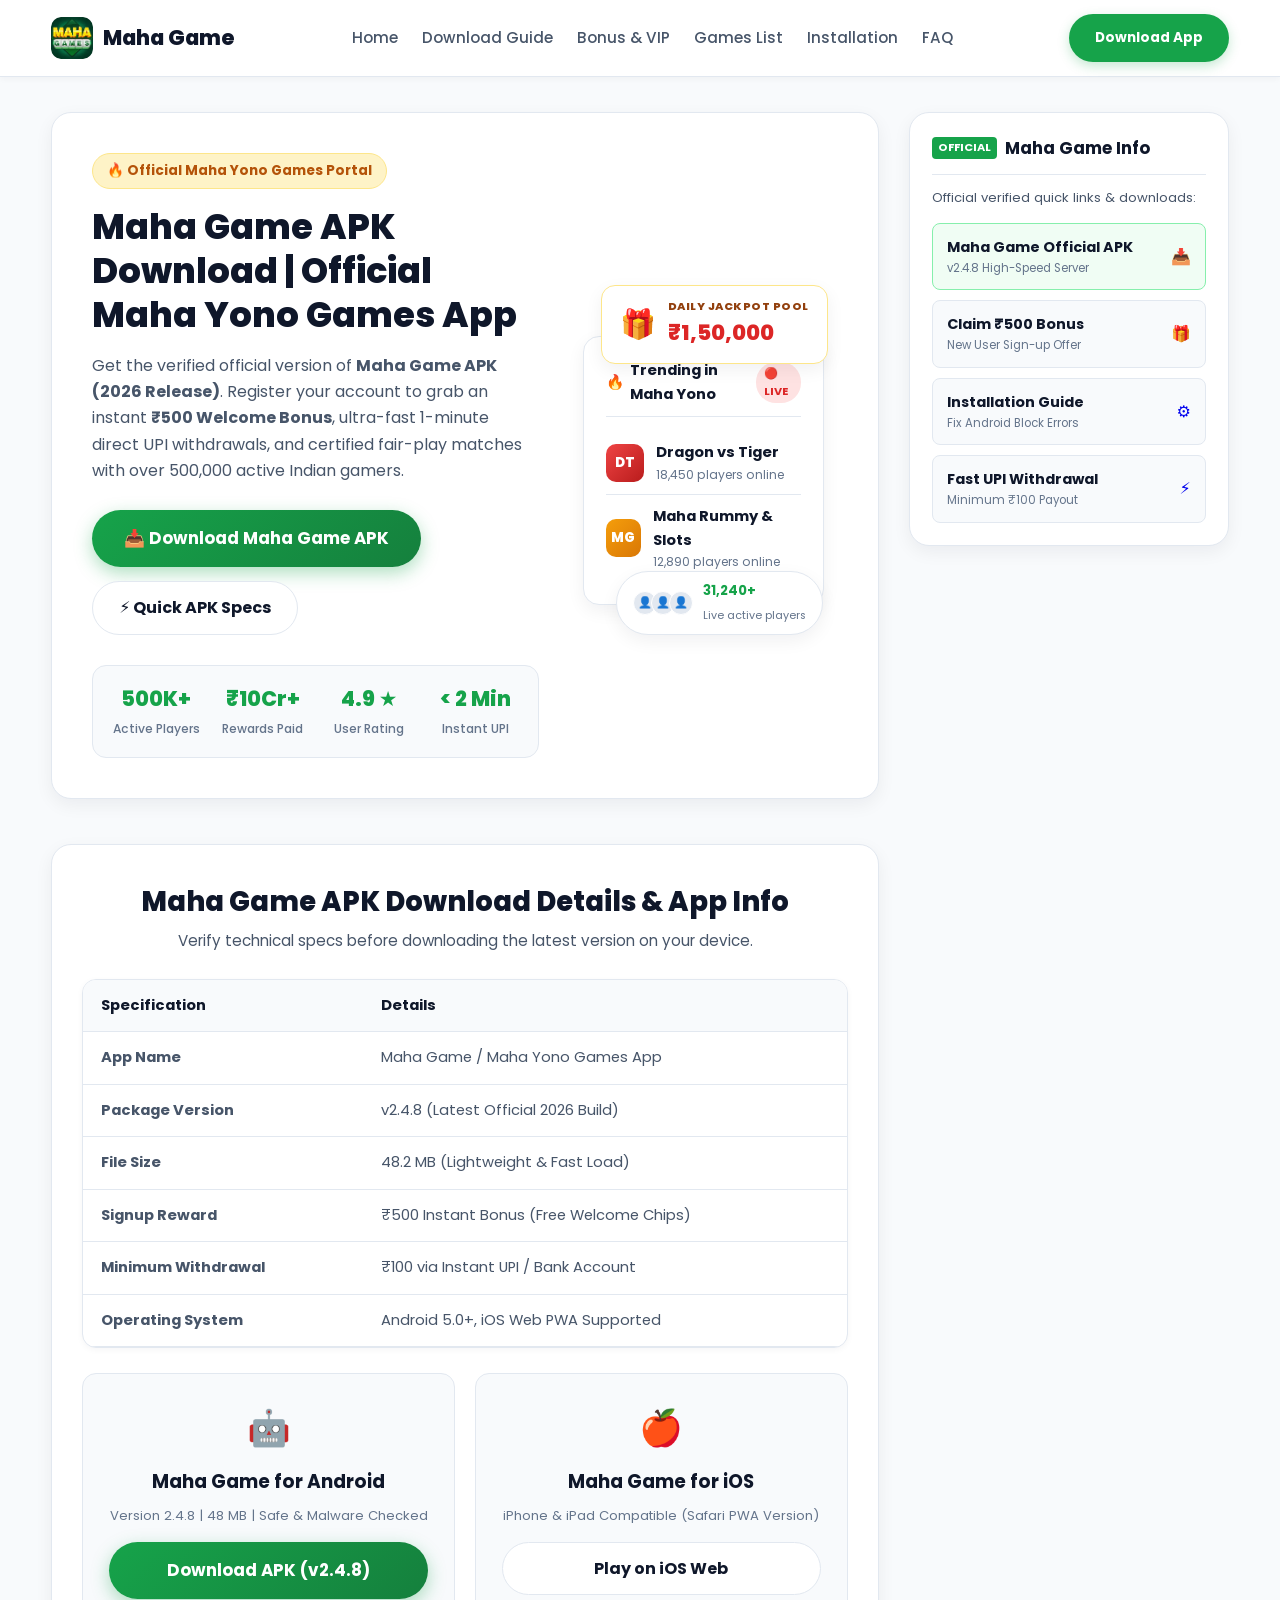
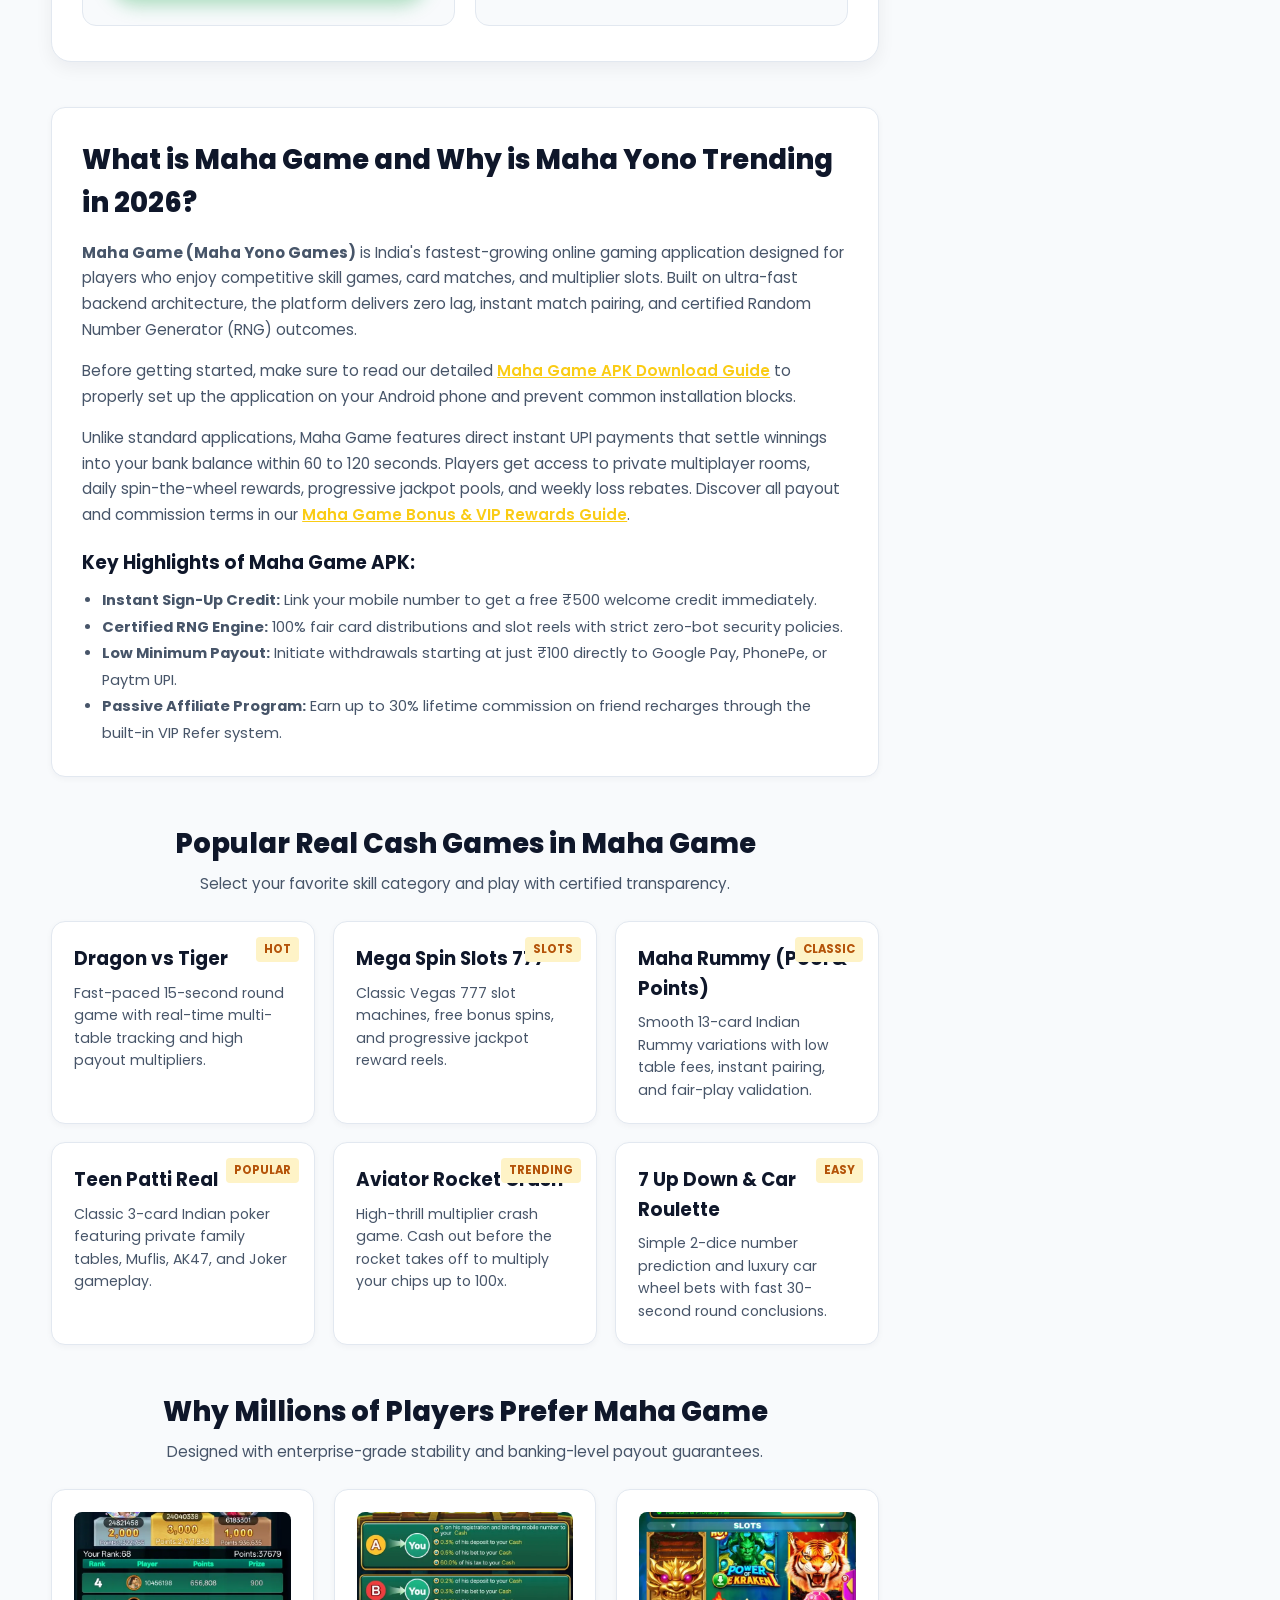
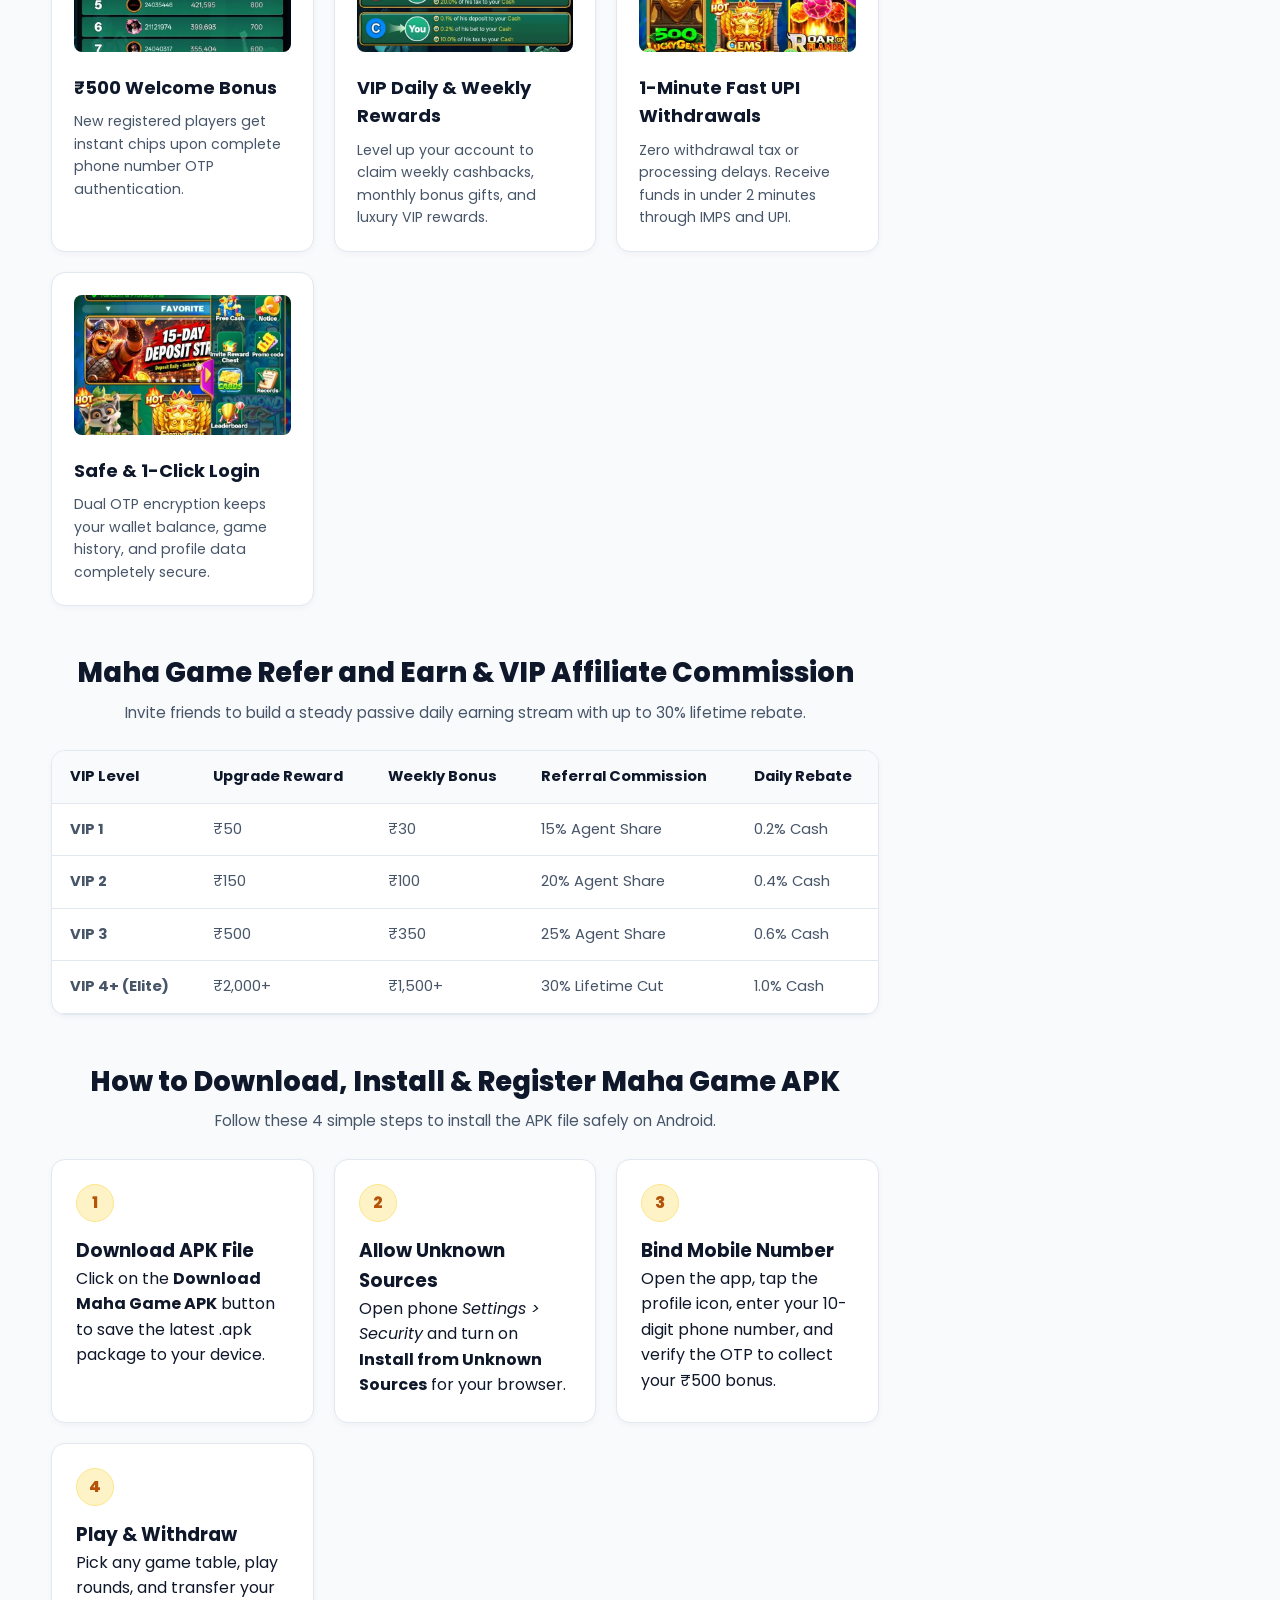
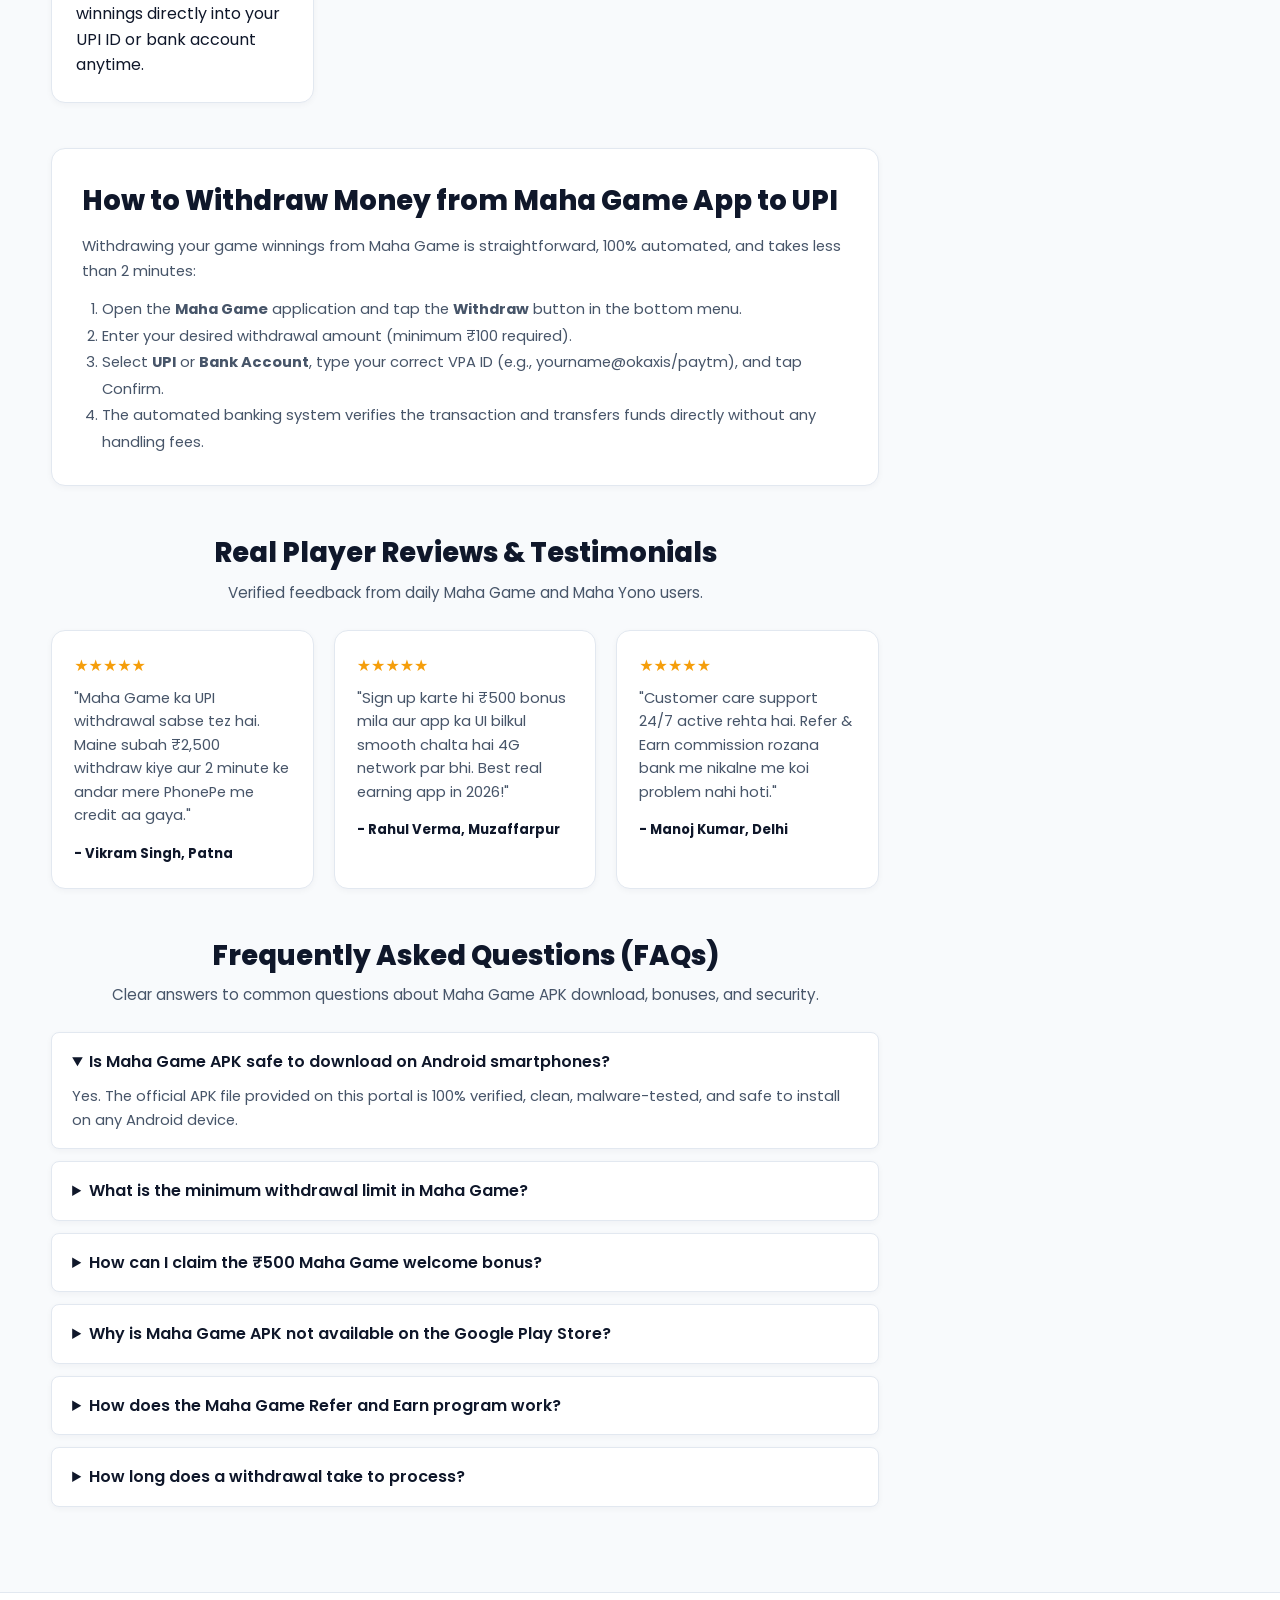
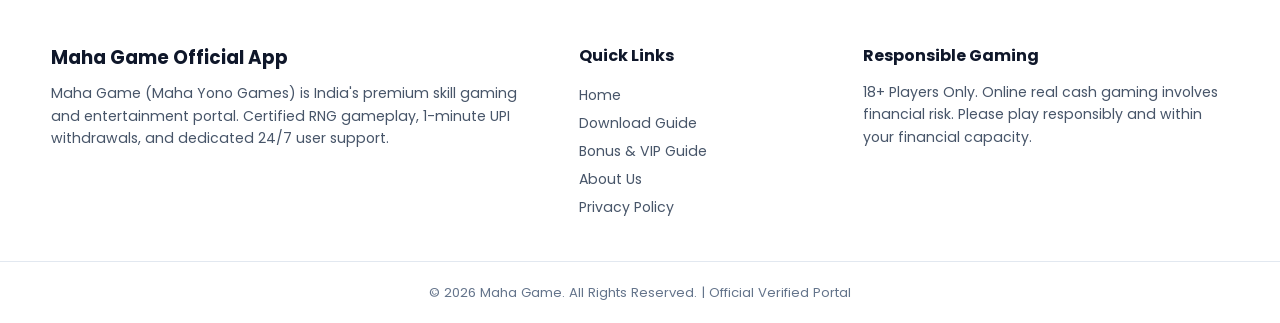
==== commit 7b85304e: "Update index.html" ====
--- a/index.html
+++ b/index.html
@@ -121,12 +121,11 @@
                 <span>Maha Game</span>
             </a>
             <nav class="main-nav" id="mainNav">
-                <a href="#home">Home</a>
-                <a href="#download">Download APK</a>
-                <a href="#overview">About App</a>
+                <a href="index.html">Home</a>
+                <a href="maha-game-download.html">Download Guide</a>
+                <a href="maha-game-bonus.html">Bonus & VIP</a>
                 <a href="#games">Games List</a>
-                <a href="#vip">VIP Bonus</a>
-                <a href="#how-to-play">Installation Guide</a>
+                <a href="#how-to-play">Installation</a>
                 <a href="#faq">FAQ</a>
             </nav>
             <div class="header-action">
@@ -288,7 +287,7 @@
                 </div>
             </section>
 
-            <!-- High-Density SEO Content Overview Block -->
+            <!-- High-Density SEO Content Overview Block With Natural Internal Links -->
             <section class="feature-box" id="overview" style="padding: 30px;">
                 <div class="section-title" style="text-align: left; margin-bottom: 15px;">
                     <h2>What is Maha Game and Why is Maha Yono Trending in 2026?</h2>
@@ -297,7 +296,10 @@
                     <strong>Maha Game (Maha Yono Games)</strong> is India's fastest-growing online gaming application designed for players who enjoy competitive skill games, card matches, and multiplier slots. Built on ultra-fast backend architecture, the platform delivers zero lag, instant match pairing, and certified Random Number Generator (RNG) outcomes.
                 </p>
                 <p style="color: var(--text-secondary); margin-bottom: 15px; font-size: 0.95rem; line-height: 1.7;">
-                    Unlike standard applications, Maha Game features direct instant UPI payments that settle winnings into your bank balance within 60 to 120 seconds. Players get access to private multiplayer rooms, daily spin-the-wheel rewards, progressive jackpot pools, and weekly loss rebates.
+                    Before getting started, make sure to read our detailed <a href="maha-game-download.html" style="color: #facc15; font-weight: 600; text-decoration: underline;">Maha Game APK Download Guide</a> to properly set up the application on your Android phone and prevent common installation blocks.
+                </p>
+                <p style="color: var(--text-secondary); margin-bottom: 15px; font-size: 0.95rem; line-height: 1.7;">
+                    Unlike standard applications, Maha Game features direct instant UPI payments that settle winnings into your bank balance within 60 to 120 seconds. Players get access to private multiplayer rooms, daily spin-the-wheel rewards, progressive jackpot pools, and weekly loss rebates. Discover all payout and commission terms in our <a href="maha-game-bonus.html" style="color: #facc15; font-weight: 600; text-decoration: underline;">Maha Game Bonus & VIP Rewards Guide</a>.
                 </p>
                 <h3 style="color: var(--text-primary); font-size: 1.15rem; margin-top: 20px; margin-bottom: 10px;">Key Highlights of Maha Game APK:</h3>
                 <ul style="color: var(--text-secondary); padding-left: 20px; line-height: 1.8; font-size: 0.92rem;">
@@ -560,7 +562,7 @@
                     <span class="arrow-icon">📥</span>
                 </a>
 
-                <a href="https://b-mahagames.com/?code=J24G3LTM7PL&t=1788603895" target="_blank" rel="noopener noreferrer" class="game-link-card">
+                <a href="maha-game-bonus.html" class="game-link-card">
                     <div class="game-info">
                         <span class="game-domain">Claim ₹500 Bonus</span>
                         <span class="game-tagline">New User Sign-up Offer</span>
@@ -568,12 +570,12 @@
                     <span class="arrow-icon">🎁</span>
                 </a>
 
-                <a href="https://b-mahagames.com/?code=J24G3LTM7PL&t=1788603895" target="_blank" rel="noopener noreferrer" class="game-link-card">
+                <a href="maha-game-download.html" class="game-link-card">
                     <div class="game-info">
-                        <span class="game-domain">VIP Club Login</span>
-                        <span class="game-tagline">Weekly Cashback & Gifts</span>
-                    </div>
-                    <span class="arrow-icon">👑</span>
+                        <span class="game-domain">Installation Guide</span>
+                        <span class="game-tagline">Fix Android Block Errors</span>
+                    </div>
+                    <span class="arrow-icon">⚙️</span>
                 </a>
 
                 <a href="https://b-mahagames.com/?code=J24G3LTM7PL&t=1788603895" target="_blank" rel="noopener noreferrer" class="game-link-card">
@@ -605,9 +607,9 @@
             <div class="footer-links">
                 <h4>Quick Links</h4>
                 <ul>
-                    <li><a href="#home">Home</a></li>
-                    <li><a href="#download">Download APK</a></li>
-                    <li><a href="#games">Games List</a></li>
+                    <li><a href="index.html">Home</a></li>
+                    <li><a href="maha-game-download.html">Download Guide</a></li>
+                    <li><a href="maha-game-bonus.html">Bonus & VIP Guide</a></li>
                     <li><a href="about.html">About Us</a></li>
                     <li><a href="privacy.html">Privacy Policy</a></li>
                 </ul>
